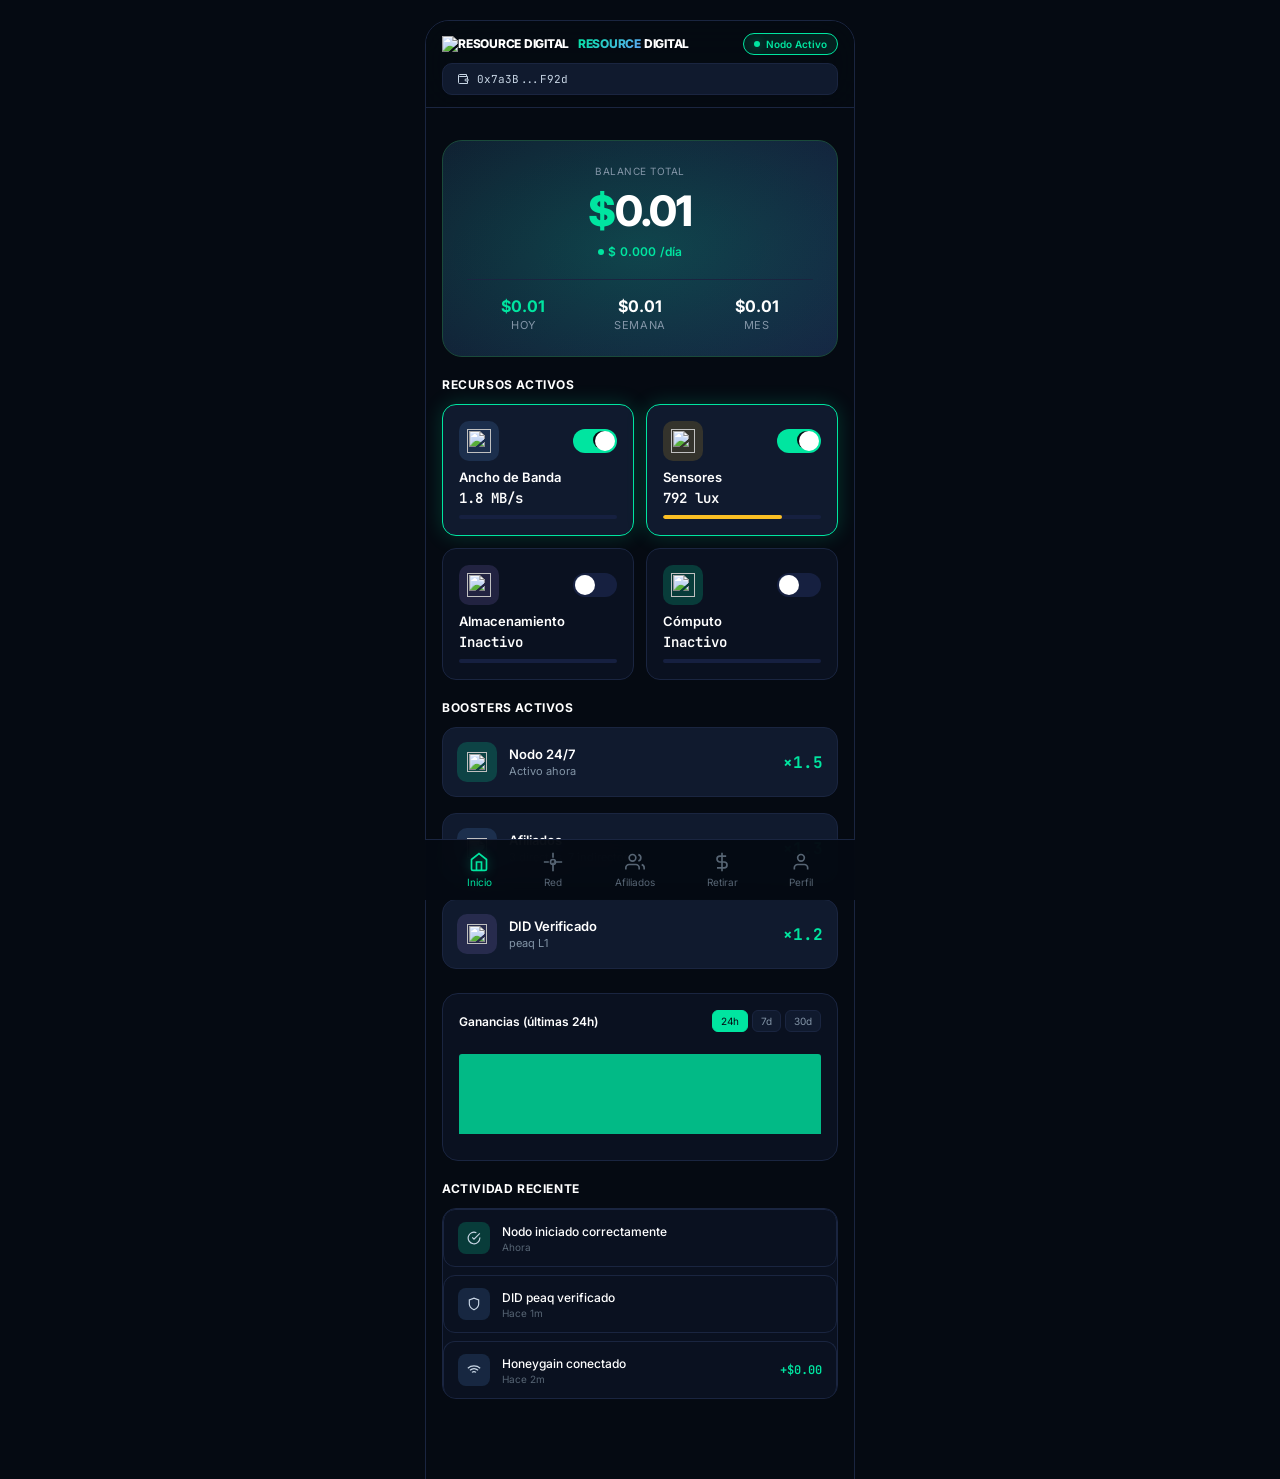
==== legal/app-simulator.html @ 9cc08b8c "style: comprehensive visual polish for app-simulator.html" ====
<!DOCTYPE html>
<html lang="es">
<head>
 <meta charset="UTF-8">
 <meta name="viewport" content="width=device-width, initial-scale=1.0, maximum-scale=1.0, user-scalable=no">
 <meta name="theme-color" content="#070b14">
 <meta name="description" content="Resource Digital - Demo App. Experimenta el poder del DePIN móvil.">
 <title>Resource Digital | Demo App</title>

 <link rel="icon" type="image/svg+xml" href="/Resource-digital/assets/images/favicon.svg">
 <link rel="preconnect" href="https://fonts.googleapis.com">
 <link rel="preconnect" href="https://fonts.gstatic.com" crossorigin>
 <link href="https://fonts.googleapis.com/css2?family=Inter:wght@400;500;600;700;800;900&family=JetBrains+Mono:wght@400;500;600;700&display=swap" rel="stylesheet">
 <style>


 *{margin:0;padding:0;box-sizing:border-box}
 :root {
 --bg-0: #050a12;
 --bg-1: #0a1120;
 --bg-2: #101a2e;
 --bg-3: #162040;
 --bg-4: #1c2d50;
 --border: #1a2540;
 --border-active: #1a4a3a;
 --text-0: #ffffff;
 --text-1: #c8d6e5;
 --text-2: #8395a7;
 --text-3: #576574;
 --accent: #00e5a0;
 --accent-dim: #00b884;
 --accent-glow: rgba(0, 229, 160, 0.2);
 --accent-glow2: rgba(0, 229, 160, 0.4);
 --blue: #60a5fa;
 --blue-glow: rgba(96, 165, 250, 0.15);
 --orange: #fbbf24;
 --orange-glow: rgba(251, 191, 36, 0.15);
 --purple: #a78bfa;
 --purple-glow: rgba(167, 139, 250, 0.15);
 --red: #f87171;
 --red-glow: rgba(248, 113, 113, 0.15);
 --font: 'Inter', sans-serif;
 --mono: 'JetBrains Mono', monospace;
 --ease: cubic-bezier(0.4, 0, 0.2, 1);
 }
 html { scroll-behavior: smooth; }
 body {
 font-family: var(--font);
 background: var(--bg-0);
 color: var(--text-1);
 min-height: 100vh;
 -webkit-font-smoothing: antialiased;
 }

 /* APP SHELL */
 .app {
 max-width: 430px;
 margin: 0 auto;
 min-height: 100vh;
 background: var(--bg-0);
 position: relative;
 overflow: hidden;
 }

 /* SCREENS */
 .screen {
 display: none;
 padding: 16px;
 padding-bottom: 100px;
 animation: fadeSlide 0.3s var(--ease);
 }
 .screen.active { display: block; }
 @keyframes fadeSlide {
 from { opacity: 0; transform: translateY(10px); }
 to { opacity: 1; transform: translateY(0); }
 }

 /* HEADER */
 .header {
 position: sticky;
 top: 0;
 z-index: 100;
 background: rgba(5, 10, 18, 0.9);
 backdrop-filter: blur(20px);
 border-bottom: 1px solid var(--border);
 padding: 12px 16px;
 }
 .header__top {
 display: flex;
 align-items: center;
 justify-content: space-between;
 }
 .header__brand {
 font-size: 12px;
 font-weight: 800;
 text-transform: uppercase;
 letter-spacing: -0.02em;
 color: var(--text-0);
 }
 .header__brand span {
 background: linear-gradient(135deg, var(--accent), var(--blue));
 -webkit-background-clip: text;
 -webkit-text-fill-color: transparent;
 }
 .header__status {
 display: flex;
 align-items: center;
 gap: 6px;
 padding: 4px 10px;
 background: rgba(0, 229, 160, 0.1);
 border: 1px solid var(--accent);
 border-radius: 999px;
 font-size: 10px;
 font-weight: 600;
 color: var(--accent);
 }
 .header__dot {
 width: 6px;
 height: 6px;
 border-radius: 50%;
 background: var(--accent);
 box-shadow: 0 0 8px var(--accent-glow2);
 animation: pulse 2s infinite;
 }
 @keyframes pulse {
 0%, 100% { transform: scale(1); opacity: 1; }
 50% { transform: scale(1.5); opacity: 0.5; }
 }
 .header__wallet {
 display: flex;
 align-items: center;
 gap: 6px;
 margin-top: 8px;
 padding: 6px 12px;
 background: var(--bg-2);
 border: 1px solid var(--border);
 border-radius: 999px;
 font-size: 10px;
 color: var(--text-2);
 font-family: var(--mono);
 cursor: pointer;
 transition: all 0.2s;
 }
 .header__wallet:hover { border-color: var(--accent); color: var(--accent); }

 /* BALANCE CARD */
 .balance {
 background: linear-gradient(135deg, var(--bg-2) 0%, var(--bg-3) 100%);
 border: 1px solid var(--border-active);
 border-radius: 20px;
 padding: 24px;
 margin: 16px 0;
 text-align: center;
 position: relative;
 overflow: hidden;
 }
 .balance::before {
 content: '';
 position: absolute;
 top: -50%;
 left: -50%;
 width: 200%;
 height: 200%;
 background: radial-gradient(ellipse, var(--accent-glow) 0%, transparent 60%);
 animation: rotate 15s linear infinite;
 }
 @keyframes rotate { to { transform: rotate(360deg); } }
 .balance__label {
 font-size: 10px;
 color: var(--text-2);
 text-transform: uppercase;
 letter-spacing: 0.05em;
 margin-bottom: 8px;
 position: relative;
 }
 .balance__amount {
 font-size: 36px;
 font-weight: 900;
 color: var(--text-0);
 letter-spacing: -0.03em;
 position: relative;
 }
 .balance__amount .currency { color: var(--accent); }
 .balance__rate {
 display: flex;
 align-items: center;
 justify-content: center;
 gap: 4px;
 margin-top: 8px;
 font-size: 12px;
 color: var(--accent);
 font-weight: 600;
 position: relative;
 }
 .balance__stats {
 display: flex;
 justify-content: space-around;
 margin-top: 20px;
 padding-top: 16px;
 border-top: 1px solid var(--border);
 position: relative;
 }
 .balance__stat-value {
 font-size: 18px;
 font-weight: 700;
 color: var(--text-0);
 }
 .balance__stat-value.accent { color: var(--accent); }
 .balance__stat-label {
 font-size: 10px;
 color: var(--text-3);
 text-transform: uppercase;
 letter-spacing: 0.05em;
 }

 /* LIVE INDICATOR */
 .live {
 display: flex;
 align-items: center;
 gap: 4px;
 font-size: 10px;
 color: var(--accent);
 }
 .live__dot {
 width: 6px;
 height: 6px;
 border-radius: 50%;
 background: var(--accent);
 animation: blink 1.5s infinite;
 }
 @keyframes blink {
 0%, 100% { opacity: 1; }
 50% { opacity: 0.3; }
 }

 /* SECTION TITLES */
 .section-title {
 display: flex;
 align-items: center;
 gap: 8px;
 font-size: 12px;
 font-weight: 700;
 color: var(--text-0);
 text-transform: uppercase;
 letter-spacing: 0.05em;
 margin: 20px 0 12px;
 }

 /* RESOURCE CARDS */
 .resources {
 display: grid;
 grid-template-columns: 1fr 1fr;
 gap: 12px;
 }
 .resource {
 background: var(--bg-1);
 border: 1px solid var(--border);
 border-radius: 14px;
 padding: 16px;
 cursor: pointer;
 transition: all 0.25s var(--ease);
 position: relative;
 }
 .resource:hover { transform: translateY(-2px); border-color: var(--accent); }
 .resource.active {
 border-color: var(--accent);
 background: var(--bg-2);
 box-shadow: 0 0 20px var(--accent-glow);
 }
 .resource__header {
 display: flex;
 align-items: center;
 justify-content: space-between;
 margin-bottom: 8px;
 }
 .resource__icon {
 width: 32px;
 height: 32px;
 border-radius: 8px;
 display: flex;
 align-items: center;
 justify-content: center;
 font-size: 16px;
 }
 .resource__icon.bandwidth { background: var(--blue-glow); }
 .resource__icon.sensors { background: var(--orange-glow); }
 .resource__icon.storage { background: var(--purple-glow); }
 .resource__icon.compute { background: var(--accent-glow); }
 .resource__icon img { width: 24px; height: 24px; }
 .booster__icon img { width: 20px; height: 20px; }
 .method__icon img { width: 20px; height: 20px; }
 .resource__toggle {
 position: relative;
 width: 40px;
 height: 22px;
 }
 .resource__toggle input { display: none; }
 .resource__toggle label {
 position: absolute;
 inset: 0;
 background: var(--bg-3);
 border-radius: 11px;
 cursor: pointer;
 transition: all 0.3s var(--ease);
 }
 .resource__toggle label::before {
 content: '';
 position: absolute;
 width: 18px;
 height: 18px;
 top: 2px;
 left: 2px;
 background: var(--text-2);
 border-radius: 50%;
 transition: all 0.3s var(--ease);
 }
 .resource__toggle input:checked + label { background: var(--accent); }
 .resource__toggle input:checked + label::before { transform: translateX(18px); background: var(--bg-0); }
 .resource__name {
 font-size: 13px;
 font-weight: 600;
 color: var(--text-0);
 margin-bottom: 4px;
 }
 .resource__value {
 font-size: 11px;
 color: var(--accent);
 font-family: var(--mono);
 font-weight: 500;
 }
 .resource__bar {
 height: 4px;
 background: var(--bg-3);
 border-radius: 2px;
 margin-top: 8px;
 overflow: hidden;
 }
 .resource__bar-fill {
 height: 100%;
 border-radius: 2px;
 transition: width 0.5s var(--ease);
 }
 .resource__bar-fill.bandwidth { background: var(--blue); }
 .resource__bar-fill.sensors { background: var(--orange); }
 .resource__bar-fill.storage { background: var(--purple); }
 .resource__bar-fill.compute { background: var(--accent); }

 /* BOOSTERS */
 .boosters {
 display: flex;
 flex-direction: column;
 gap: 8px;
 }
 .booster {
 display: flex;
 align-items: center;
 gap: 12px;
 padding: 12px;
 background: var(--bg-1);
 border: 1px solid var(--border);
 border-radius: 12px;
 }
 .booster__icon {
 width: 32px;
 height: 32px;
 border-radius: 8px;
 display: flex;
 align-items: center;
 justify-content: center;
 font-size: 14px;
 }
 .booster__info { flex: 1; }
 .booster__name {
 font-size: 12px;
 font-weight: 600;
 color: var(--text-0);
 }
 .booster__desc {
 font-size: 10px;
 color: var(--text-3);
 }
 .booster__multiplier {
 font-size: 14px;
 font-weight: 700;
 color: var(--accent);
 font-family: var(--mono);
 }

 /* CHART */
 .chart-card {
 background: var(--bg-1);
 border: 1px solid var(--border);
 border-radius: 16px;
 padding: 16px;
 margin: 16px 0;
 }
 .chart-card__header {
 display: flex;
 align-items: center;
 justify-content: space-between;
 margin-bottom: 12px;
 }
 .chart-card__title {
 font-size: 12px;
 font-weight: 600;
 color: var(--text-0);
 }
 .chart-card__period {
 display: flex;
 gap: 4px;
 }
 .chart-card__period button {
 padding: 4px 8px;
 background: var(--bg-2);
 border: 1px solid var(--border);
 border-radius: 6px;
 font-size: 10px;
 color: var(--text-2);
 cursor: pointer;
 font-family: var(--font);
 }
 .chart-card__period button.active {
 background: var(--accent);
 color: var(--bg-0);
 border-color: var(--accent);
 }
 .chart {
 height: 100px;
 display: flex;
 align-items: flex-end;
 gap: 3px;
 }
 .chart__bar {
 flex: 1;
 background: linear-gradient(to top, var(--accent), var(--blue));
 border-radius: 3px 3px 0 0;
 min-height: 4px;
 transition: height 0.5s var(--ease);
 opacity: 0.8;
 }
 .chart__bar:hover { opacity: 1; }

 /* ACTIVITY FEED */
 .activity {
 display: flex;
 flex-direction: column;
 gap: 8px;
 }
 .activity__item {
 display: flex;
 align-items: center;
 gap: 12px;
 padding: 12px;
 background: var(--bg-1);
 border: 1px solid var(--border);
 border-radius: 12px;
 animation: slideIn 0.3s var(--ease);
 }
 @keyframes slideIn {
 from { opacity: 0; transform: translateX(-10px); }
 to { opacity: 1; transform: translateX(0); }
 }
 .activity__icon {
 width: 28px;
 height: 28px;
 border-radius: 50%;
 display: flex;
 align-items: center;
 justify-content: center;
 font-size: 12px;
 flex-shrink: 0;
 }
 .activity__info { flex: 1; }
 .activity__text {
 font-size: 11px;
 color: var(--text-1);
 }
 .activity__time {
 font-size: 10px;
 color: var(--text-3);
 }
 .activity__amount {
 font-size: 12px;
 font-weight: 600;
 color: var(--accent);
 font-family: var(--mono);
 }

 /* NETWORK MAP */
 .network {
 background: var(--bg-1);
 border: 1px solid var(--border);
 border-radius: 16px;
 padding: 16px;
 margin: 16px 0;
 position: relative;
 height: 200px;
 overflow: hidden;
 }
 .network__title {
 font-size: 12px;
 font-weight: 600;
 color: var(--text-0);
 margin-bottom: 8px;
 position: relative;
 z-index: 2;
 }
 .network__canvas {
 position: absolute;
 inset: 0;
 }
 .network__stats {
 position: absolute;
 bottom: 12px;
 left: 12px;
 right: 12px;
 display: flex;
 justify-content: space-between;
 z-index: 2;
 }
 .network__stat {
 text-align: center;
 }
 .network__stat-value {
 font-size: 14px;
 font-weight: 700;
 color: var(--accent);
 font-family: var(--mono);
 }
 .network__stat-label {
 font-size: 9px;
 color: var(--text-3);
 text-transform: uppercase;
 }

 /* AFFILIATES */
 .affiliate-levels {
 display: flex;
 flex-direction: column;
 gap: 8px;
 }
 .affiliate-level {
 display: flex;
 align-items: center;
 gap: 12px;
 padding: 12px;
 background: var(--bg-1);
 border: 1px solid var(--border);
 border-radius: 12px;
 border-left: 3px solid var(--accent);
 }
 .affiliate-level:nth-child(2) { border-left-color: var(--blue); }
 .affiliate-level:nth-child(3) { border-left-color: var(--purple); }
 .affiliate-level__badge {
 width: 28px;
 height: 28px;
 border-radius: 50%;
 display: flex;
 align-items: center;
 justify-content: center;
 font-size: 12px;
 font-weight: 700;
 color: var(--bg-0);
 }
 .affiliate-level:nth-child(1) .affiliate-level__badge { background: var(--accent); }
 .affiliate-level:nth-child(2) .affiliate-level__badge { background: var(--blue); }
 .affiliate-level:nth-child(3) .affiliate-level__badge { background: var(--purple); }
 .affiliate-level__info { flex: 1; }
 .affiliate-level__name {
 font-size: 12px;
 font-weight: 600;
 color: var(--text-0);
 }
 .affiliate-level__count {
 font-size: 10px;
 color: var(--text-3);
 }
 .affiliate-level__commission {
 font-size: 14px;
 font-weight: 700;
 color: var(--accent);
 font-family: var(--mono);
 }

 /* WITHDRAWAL METHODS */
 .methods {
 display: flex;
 flex-direction: column;
 gap: 8px;
 }
 .method {
 display: flex;
 align-items: center;
 gap: 12px;
 padding: 12px;
 background: var(--bg-1);
 border: 1px solid var(--border);
 border-radius: 12px;
 cursor: pointer;
 transition: all 0.2s;
 }
 .method:hover { border-color: var(--accent); background: var(--bg-2); }
 .method__icon {
 width: 36px;
 height: 36px;
 border-radius: 8px;
 display: flex;
 align-items: center;
 justify-content: center;
 font-size: 16px;
 }
 .method__info { flex: 1; }
 .method__name {
 font-size: 12px;
 font-weight: 600;
 color: var(--text-0);
 }
 .method__detail {
 font-size: 10px;
 color: var(--text-3);
 }
 .method__fee {
 font-size: 11px;
 color: var(--orange);
 font-weight: 500;
 }

 /* PROFILE */
 .did-card {
 background: linear-gradient(135deg, var(--bg-2), var(--bg-3));
 border: 1px solid var(--border-active);
 border-radius: 16px;
 padding: 16px;
 margin: 16px 0;
 }
 .did-card__label {
 font-size: 10px;
 color: var(--text-3);
 text-transform: uppercase;
 letter-spacing: 0.05em;
 margin-bottom: 8px;
 }
 .did-card__address {
 font-family: var(--mono);
 font-size: 11px;
 color: var(--accent);
 word-break: break-all;
 line-height: 1.5;
 }
 .did-card__badges {
 display: flex;
 gap: 8px;
 margin-top: 12px;
 }
 .badge {
 padding: 4px 8px;
 border-radius: 999px;
 font-size: 10px;
 font-weight: 600;
 }
 .badge.accent { background: var(--accent-glow); color: var(--accent); }
 .badge.blue { background: var(--blue-glow); color: var(--blue); }

 .settings-row {
 display: flex;
 align-items: center;
 justify-content: space-between;
 padding: 12px 0;
 border-bottom: 1px solid var(--border);
 }
 .settings-row:last-child { border-bottom: none; }
 .settings-row__label {
 font-size: 12px;
 color: var(--text-1);
 }
 .settings-row__value {
 font-size: 12px;
 color: var(--text-0);
 font-weight: 500;
 }

 /* BOTTOM NAV */
 .nav {
 position: fixed;
 bottom: 0;
 left: 50%;
 transform: translateX(-50%);
 width: 100%;
 max-width: 430px;
 background: rgba(5, 10, 18, 0.95);
 backdrop-filter: blur(20px);
 border-top: 1px solid var(--border);
 padding: 8px 16px;
 z-index: 100;
 }
 .nav__list {
 display: flex;
 justify-content: space-around;
 }
 .nav__item {
 display: flex;
 flex-direction: column;
 align-items: center;
 gap: 4px;
 padding: 4px 12px;
 background: none;
 border: none;
 color: var(--text-3);
 font-size: 10px;
 font-family: var(--font);
 cursor: pointer;
 transition: all 0.2s;
 border-radius: 8px;
 }
 .nav__item svg {
 width: 20px;
 height: 20px;
 transition: all 0.2s;
 }
 .nav__item:hover { color: var(--text-2); }
 .nav__item.active { color: var(--accent); }
 .nav__item.active svg { filter: drop-shadow(0 0 6px var(--accent-glow2)); }

 /* TOAST */
 .toast {
 position: fixed;
 top: 20px;
 left: 50%;
 transform: translateX(-50%) translateY(-100px);
 background: var(--bg-2);
 border: 1px solid var(--accent);
 border-radius: 999px;
 padding: 10px 20px;
 font-size: 12px;
 color: var(--text-0);
 z-index: 9999;
 transition: transform 0.4s var(--ease);
 box-shadow: 0 0 20px var(--accent-glow);
 white-space: nowrap;
 }
 .toast.show { transform: translateX(-50%) translateY(0); }

 /* ANIMATIONS */
 .fade-up {
 animation: fadeUp 0.5s var(--ease) both;
 }
 @keyframes fadeUp {
 from { opacity: 0; transform: translateY(15px); }
 to { opacity: 1; transform: translateY(0); }
 }
 .delay-1 { animation-delay: 0.1s; }
 .delay-2 { animation-delay: 0.2s; }
 .delay-3 { animation-delay: 0.3s; }

 /* RESPONSIVE */
 @media (min-width: 768px) {
 .app { margin: 20px auto; border-radius: 24px; min-height: calc(100vh - 40px); border: 1px solid var(--border); }
 }

 /* SCROLLBAR */
 ::-webkit-scrollbar { width: 4px; }
 ::-webkit-scrollbar-track { background: var(--bg-0); }
 ::-webkit-scrollbar-thumb { background: var(--bg-3); border-radius: 2px; }

/* Helper classes */
.bg-accent-glow { background: var(--accent-glow); }
.bg-blue-glow { background: var(--blue-glow); }
.bg-orange-glow { background: var(--orange-glow); }
.bg-purple-glow { background: var(--purple-glow); }



/* ===== VISUAL FIXES ===== */

/* Asegurar que el balance sea prominente */
.balance__amount {
  font-size: 42px !important;
  font-weight: 800 !important;
  color: var(--text-0) !important;
  margin: 8px 0 !important;
}

/* Asegurar que las barras de progreso tengan fondo */
.resource__bar {
  height: 4px !important;
  background: var(--bg-3) !important;
  border-radius: 999px !important;
  overflow: hidden !important;
  margin-top: 8px !important;
}

.resource__bar-fill {
  height: 100% !important;
  border-radius: 999px !important;
  transition: width 0.3s ease !important;
}

/* Colores de las barras de progreso */
.resource__bar-fill.bandwidth {
  background: var(--blue) !important;
}

.resource__bar-fill.sensors {
  background: var(--orange) !important;
}

.resource__bar-fill.storage {
  background: var(--purple) !important;
}

.resource__bar-fill.compute {
  background: var(--accent) !important;
}

/* Asegurar que los iconos tengan tamaño y visibilidad */
.resource__icon {
  width: 40px !important;
  height: 40px !important;
  border-radius: 10px !important;
  display: flex !important;
  align-items: center !important;
  justify-content: center !important;
  flex-shrink: 0 !important;
}

.resource__icon.bandwidth {
  background: var(--blue-glow) !important;
}

.resource__icon.sensors {
  background: var(--orange-glow) !important;
}

.resource__icon.storage {
  background: var(--purple-glow) !important;
}

.resource__icon.compute {
  background: var(--accent-glow) !important;
}

/* Asegurar que los textos de valor sean visibles */
.resource__value {
  font-size: 14px !important;
  font-weight: 600 !important;
  color: var(--text-0) !important;
  margin: 4px 0 !important;
}

/* Asegurar que los nombres sean visibles */
.resource__name {
  font-size: 13px !important;
  font-weight: 600 !important;
  color: var(--text-0) !important;
  margin-bottom: 2px !important;
}

/* Asegurar que el nombre del recurso no se corte */
.resource__header {
  display: flex !important;
  align-items: center !important;
  justify-content: space-between !important;
  margin-bottom: 8px !important;
}

/* Mejorar apariencia de los toggle switches */
.resource__toggle {
  position: relative !important;
  width: 44px !important;
  height: 24px !important;
  flex-shrink: 0 !important;
}

.resource__toggle input {
  opacity: 0 !important;
  width: 0 !important;
  height: 0 !important;
  position: absolute !important;
}

.resource__toggle label {
  position: absolute !important;
  top: 0 !important;
  left: 0 !important;
  right: 0 !important;
  bottom: 0 !important;
  background: var(--bg-3) !important;
  border-radius: 999px !important;
  cursor: pointer !important;
  transition: all 0.3s ease !important;
}

.resource__toggle label::after {
  content: '' !important;
  position: absolute !important;
  top: 2px !important;
  left: 2px !important;
  width: 20px !important;
  height: 20px !important;
  background: var(--text-0) !important;
  border-radius: 50% !important;
  transition: all 0.3s ease !important;
}

.resource__toggle input:checked + label {
  background: var(--accent) !important;
}

.resource__toggle input:checked + label::after {
  transform: translateX(20px) !important;
}

/* Asegurar que el padding inferior sea suficiente para el nav */
.screen {
  padding-bottom: 120px !important;
}

/* Mejorar la apariencia de los booster cards */
.booster {
  display: flex !important;
  align-items: center !important;
  gap: 12px !important;
  padding: 14px !important;
  background: var(--bg-2) !important;
  border: 1px solid var(--border) !important;
  border-radius: 14px !important;
  margin-bottom: 8px !important;
}

.booster__icon {
  width: 40px !important;
  height: 40px !important;
  border-radius: 10px !important;
  display: flex !important;
  align-items: center !important;
  justify-content: center !important;
  flex-shrink: 0 !important;
}

.booster__info {
  flex: 1 !important;
  min-width: 0 !important;
}

.booster__name {
  font-size: 13px !important;
  font-weight: 600 !important;
  color: var(--text-0) !important;
}

.booster__desc {
  font-size: 11px !important;
  color: var(--text-2) !important;
  margin-top: 2px !important;
}

.booster__multiplier {
  font-size: 16px !important;
  font-weight: 700 !important;
  color: var(--accent) !important;
  flex-shrink: 0 !important;
}

/* Asegurar que el chart tenga altura */
.chart {
  height: 100px !important;
  display: flex !important;
  align-items: flex-end !important;
  gap: 3px !important;
  padding: 10px 0 !important;
}

.chart__bar {
  flex: 1 !important;
  background: var(--accent) !important;
  border-radius: 3px 3px 0 0 !important;
  min-height: 2px !important;
  transition: height 0.3s ease !important;
}

/* Mejorar la apariencia del activity feed */
.activity {
  background: var(--bg-1) !important;
  border: 1px solid var(--border) !important;
  border-radius: 14px !important;
  overflow: hidden !important;
}

.activity__item {
  display: flex !important;
  align-items: center !important;
  gap: 12px !important;
  padding: 12px 14px !important;
  border-bottom: 1px solid var(--border) !important;
}

.activity__item:last-child {
  border-bottom: none !important;
}

.activity__icon {
  width: 32px !important;
  height: 32px !important;
  border-radius: 8px !important;
  display: flex !important;
  align-items: center !important;
  justify-content: center !important;
  flex-shrink: 0 !important;
}

.activity__info {
  flex: 1 !important;
  min-width: 0 !important;
}

.activity__text {
  font-size: 12px !important;
  font-weight: 500 !important;
  color: var(--text-0) !important;
  white-space: nowrap !important;
  overflow: hidden !important;
  text-overflow: ellipsis !important;
}

.activity__time {
  font-size: 10px !important;
  color: var(--text-3) !important;
  margin-top: 2px !important;
}

.activity__amount {
  font-size: 12px !important;
  font-weight: 600 !important;
  color: var(--accent) !important;
  flex-shrink: 0 !important;
}

/* Mejorar la apariencia del DID card */
.did-card {
  background: linear-gradient(135deg, var(--bg-2), var(--bg-3)) !important;
  border: 1px solid var(--border-active) !important;
  border-radius: 16px !important;
  padding: 18px !important;
  margin-bottom: 16px !important;
}

.did-card__label {
  font-size: 10px !important;
  font-weight: 600 !important;
  text-transform: uppercase !important;
  letter-spacing: 0.05em !important;
  color: var(--accent) !important;
  margin-bottom: 8px !important;
}

.did-card__address {
  font-family: var(--mono) !important;
  font-size: 11px !important;
  color: var(--text-0) !important;
  word-break: break-all !important;
  line-height: 1.5 !important;
}

.did-card__badges {
  display: flex !important;
  gap: 8px !important;
  margin-top: 12px !important;
}

/* Mejorar la apariencia de affiliate levels */
.affiliate-level {
  display: flex !important;
  align-items: center !important;
  gap: 12px !important;
  padding: 14px !important;
  background: var(--bg-2) !important;
  border: 1px solid var(--border) !important;
  border-radius: 14px !important;
  margin-bottom: 8px !important;
}

.affiliate-level__badge {
  width: 36px !important;
  height: 36px !important;
  border-radius: 50% !important;
  background: var(--accent-glow) !important;
  color: var(--accent) !important;
  font-size: 16px !important;
  font-weight: 700 !important;
  display: flex !important;
  align-items: center !important;
  justify-content: center !important;
  flex-shrink: 0 !important;
}

.affiliate-level__info {
  flex: 1 !important;
}

.affiliate-level__name {
  font-size: 13px !important;
  font-weight: 600 !important;
  color: var(--text-0) !important;
}

.affiliate-level__count {
  font-size: 11px !important;
  color: var(--text-2) !important;
  margin-top: 2px !important;
}

.affiliate-level__commission {
  font-size: 20px !important;
  font-weight: 700 !important;
  color: var(--accent) !important;
  flex-shrink: 0 !important;
}

/* Mejorar la apariencia de methods */
.method {
  display: flex !important;
  align-items: center !important;
  gap: 12px !important;
  padding: 14px !important;
  background: var(--bg-2) !important;
  border: 1px solid var(--border) !important;
  border-radius: 14px !important;
  margin-bottom: 8px !important;
  cursor: pointer !important;
  transition: all 0.2s ease !important;
}

.method:hover {
  border-color: var(--accent) !important;
  transform: translateY(-1px) !important;
}

.method__icon {
  width: 40px !important;
  height: 40px !important;
  border-radius: 10px !important;
  display: flex !important;
  align-items: center !important;
  justify-content: center !important;
  flex-shrink: 0 !important;
}

.method__info {
  flex: 1 !important;
}

.method__name {
  font-size: 13px !important;
  font-weight: 600 !important;
  color: var(--text-0) !important;
}

.method__detail {
  font-size: 11px !important;
  color: var(--text-2) !important;
  margin-top: 2px !important;
}

.method__fee {
  font-size: 11px !important;
  font-weight: 600 !important;
  color: var(--text-2) !important;
  flex-shrink: 0 !important;
}

/* Mejorar la apariencia del toast */
.toast {
  position: fixed !important;
  bottom: 100px !important;
  left: 50% !important;
  transform: translateX(-50%) translateY(20px) !important;
  background: var(--bg-3) !important;
  border: 1px solid var(--accent) !important;
  color: var(--text-0) !important;
  padding: 12px 20px !important;
  border-radius: 12px !important;
  font-size: 13px !important;
  font-weight: 500 !important;
  opacity: 0 !important;
  visibility: hidden !important;
  transition: all 0.3s ease !important;
  z-index: 1000 !important;
  white-space: nowrap !important;
  box-shadow: 0 10px 40px rgba(0, 0, 0, 0.4) !important;
}

.toast.show {
  opacity: 1 !important;
  visibility: visible !important;
  transform: translateX(-50%) translateY(0) !important;
}

/* Mejorar la apariencia del wallet */
.header__wallet {
  display: flex !important;
  align-items: center !important;
  gap: 8px !important;
  background: var(--bg-2) !important;
  border: 1px solid var(--border) !important;
  border-radius: 10px !important;
  padding: 8px 14px !important;
  font-family: var(--mono) !important;
  font-size: 11px !important;
  color: var(--text-1) !important;
  cursor: pointer !important;
  transition: all 0.2s ease !important;
}

.header__wallet:hover {
  border-color: var(--accent) !important;
  background: var(--bg-3) !important;
}

/* Asegurar que el network stats sean visibles */
.network__stat-value {
  font-size: 20px !important;
  font-weight: 700 !important;
  color: var(--text-0) !important;
}

.network__stat-label {
  font-size: 11px !important;
  color: var(--text-2) !important;
  margin-top: 2px !important;
}

/* Asegurar que los badges sean visibles */
.badge {
  display: inline-flex !important;
  align-items: center !important;
  padding: 4px 10px !important;
  border-radius: 999px !important;
  font-size: 10px !important;
  font-weight: 600 !important;
  text-transform: uppercase !important;
  letter-spacing: 0.03em !important;
}

.badge.accent {
  background: var(--accent-glow) !important;
  color: var(--accent) !important;
  border: 1px solid rgba(0, 229, 160, 0.3) !important;
}

.badge.blue {
  background: var(--blue-glow) !important;
  color: var(--blue) !important;
  border: 1px solid rgba(96, 165, 250, 0.3) !important;
}

/* Asegurar que el impact shared sea visible */
#impact-shared {
  font-size: 24px !important;
  font-weight: 700 !important;
  color: var(--text-0) !important;
}

/* Asegurar que los valores de balance stats sean visibles */
.balance__stat-value {
  font-size: 16px !important;
  font-weight: 700 !important;
  color: var(--text-0) !important;
}

.balance__stat-value.accent {
  color: var(--accent) !important;
}

.balance__stat-label {
  font-size: 11px !important;
  color: var(--text-2) !important;
  margin-top: 2px !important;
}


</style>
 <meta property="og:title" content="Resource Digital | Demo App">
 <meta property="og:description" content="Simulador interactivo de Resource Digital. Experimenta el DePIN móvil del futuro.">
 <meta property="og:image" content="https://1inquisidor1.github.io/Resource-digital/assets/images/og-image.svg">
 <meta name="twitter:card" content="summary_large_image">
</head>
<body>
  <div class="app">
    <!-- HEADER -->
    <header class="header">
      <h1 style="position:absolute;left:-9999px">Resource Digital - Demo App Simulador</h1>
      <div class="header__top">
        <span class="header__brand">
          <img src="/Resource-digital/assets/images/favicon.svg" alt="Resource Digital" width="20" height="20" style="vertical-align:middle;margin-right:6px">
          <span>Resource</span> Digital
        </span>
        <div class="header__status">
          <span class="header__dot"></span>
          Nodo Activo
        </div>
      </div>
      <div class="header__wallet" id="walletAddress">
        <svg width="12" height="12" viewBox="0 0 24 24" fill="none" stroke="currentColor" stroke-width="2"><path d="M21 12V7H5a2 2 0 0 1 0-4h14v4"/><path d="M3 5v14a2 2 0 0 0 2 2h16v-5"/><path d="M18 12a2 2 0 1 0 0 4h4v-4h-4z"/></svg>
        <span>0x7a3B...F92d</span>
      </div>
    </header>

    <main>
      <!-- SCREEN: HOME -->
      <section class="screen active" id="screen-home">
        <div class="balance">
          <div class="balance__label">Balance Total</div>
          <div class="balance__amount"><span class="currency">$</span><span id="balance">0.00</span></div>
          <div class="balance__rate"><span class="live"><span class="live__dot"></span></span> $<span id="rate">0.000</span>/día</div>
          <div class="balance__stats">
            <div>
              <div class="balance__stat-value accent" id="today">$0.00</div>
              <div class="balance__stat-label">Hoy</div>
            </div>
            <div>
              <div class="balance__stat-value" id="week">$0.00</div>
              <div class="balance__stat-label">Semana</div>
            </div>
            <div>
              <div class="balance__stat-value" id="month">$0.00</div>
              <div class="balance__stat-label">Mes</div>
            </div>
          </div>
        </div>

        <div class="section-title">Recursos Activos</div>
        <div class="resources">
          <div class="resource active" id="res-bandwidth">
            <div class="resource__header">
              <div class="resource__icon bandwidth"><img src="/Resource-digital/assets/images/icon-bandwidth.svg" alt="" width="24" height="24"></div>
              <div class="resource__toggle">
                <input type="checkbox" id="toggle-bandwidth" checked onchange="toggleResource('bandwidth', this)">
                <label for="toggle-bandwidth"></label>
              </div>
            </div>
            <div class="resource__name">Ancho de Banda</div>
            <div class="resource__value" id="bandwidth-val">0.0 MB/s</div>
            <div class="resource__bar"><div class="resource__bar-fill bandwidth" id="bandwidth-bar" style="width:0%"></div></div>
          </div>
          <div class="resource active" id="res-sensors">
            <div class="resource__header">
              <div class="resource__icon sensors"><img src="/Resource-digital/assets/images/icon-sensors.svg" alt="" width="24" height="24"></div>
              <div class="resource__toggle">
                <input type="checkbox" id="toggle-sensors" checked onchange="toggleResource('sensors', this)">
                <label for="toggle-sensors"></label>
              </div>
            </div>
            <div class="resource__name">Sensores</div>
            <div class="resource__value" id="sensors-val">0 lux</div>
            <div class="resource__bar"><div class="resource__bar-fill sensors" id="sensors-bar" style="width:0%"></div></div>
          </div>
          <div class="resource" id="res-storage">
            <div class="resource__header">
              <div class="resource__icon storage"><img src="/Resource-digital/assets/images/icon-storage.svg" alt="" width="24" height="24"></div>
              <div class="resource__toggle">
                <input type="checkbox" id="toggle-storage" onchange="toggleResource('storage', this)">
                <label for="toggle-storage"></label>
              </div>
            </div>
            <div class="resource__name">Almacenamiento</div>
            <div class="resource__value" id="storage-val">Inactivo</div>
            <div class="resource__bar"><div class="resource__bar-fill storage" id="storage-bar" style="width:0%"></div></div>
          </div>
          <div class="resource" id="res-compute">
            <div class="resource__header">
              <div class="resource__icon compute"><img src="/Resource-digital/assets/images/icon-compute.svg" alt="" width="24" height="24"></div>
              <div class="resource__toggle">
                <input type="checkbox" id="toggle-compute" onchange="toggleResource('compute', this)">
                <label for="toggle-compute"></label>
              </div>
            </div>
            <div class="resource__name">Cómputo</div>
            <div class="resource__value" id="compute-val">Inactivo</div>
            <div class="resource__bar"><div class="resource__bar-fill compute" id="compute-bar" style="width:0%"></div></div>
          </div>
        </div>

        <div class="section-title">Boosters Activos</div>
        <div class="boosters">
          <div class="booster">
            <div class="booster__icon bg-accent-glow"><img src="/Resource-digital/assets/images/icon-compute.svg" alt="" width="20" height="20"></div>
            <div class="booster__info">
              <div class="booster__name">Nodo 24/7</div>
              <div class="booster__desc">Activo ahora</div>
            </div>
            <div class="booster__multiplier">×1.5</div>
          </div>
          <div class="booster">
            <div class="booster__icon bg-blue-glow"><img src="/Resource-digital/assets/images/icon-affiliates.svg" alt="" width="20" height="20"></div>
            <div class="booster__info">
              <div class="booster__name">Afiliados</div>
              <div class="booster__desc">3 directos, 7 indirectos</div>
            </div>
            <div class="booster__multiplier">×1.3</div>
          </div>
          <div class="booster">
            <div class="booster__icon bg-purple-glow"><img src="/Resource-digital/assets/images/icon-analytics.svg" alt="" width="20" height="20"></div>
            <div class="booster__info">
              <div class="booster__name">DID Verificado</div>
              <div class="booster__desc">peaq L1</div>
            </div>
            <div class="booster__multiplier">×1.2</div>
          </div>
        </div>

        <div class="chart-card">
          <div class="chart-card__header">
            <div class="chart-card__title">Ganancias (últimas 24h)</div>
            <div class="chart-card__period">
              <button class="active">24h</button>
              <button>7d</button>
              <button>30d</button>
            </div>
          </div>
          <div class="chart" id="chart"></div>
        </div>

        <div class="section-title">Actividad Reciente</div>
        <div class="activity" id="activity-feed">
          <div style="text-align:center;padding:16px;color:var(--text-3);font-size:11px">Esperando actividad...</div>
        </div>
      </section>

      <!-- SCREEN: NETWORK -->
      <section class="screen" id="screen-network">
        <div class="network">
          <div class="network__title">Red DePIN en Vivo</div>
          <canvas class="network__canvas" id="networkCanvas"></canvas>
          <div class="network__stats">
            <div class="network__stat">
              <div class="network__stat-value" id="net-nodes">1,200</div>
              <div class="network__stat-label">Nodos</div>
            </div>
            <div class="network__stat">
              <div class="network__stat-value" id="net-bandwidth">2.0 TB</div>
              <div class="network__stat-label">Compartido</div>
            </div>
            <div class="network__stat">
              <div class="network__stat-value" id="net-earnings">$12K</div>
              <div class="network__stat-label">Ganancias</div>
            </div>
          </div>
        </div>

        <div class="section-title">Impacto Colectivo</div>
        <div class="resources">
          <div class="resource" style="border-color:var(--blue)">
            <div class="resource__name">Ancho de Banda</div>
            <div class="resource__value" id="impact-shared">0.0 GB</div>
          </div>
          <div class="resource" style="border-color:var(--accent)">
            <div class="resource__name">Dispositivos</div>
            <div class="resource__value">1,247</div>
          </div>
        </div>
      </section>

      <!-- SCREEN: AFFILIATES -->
      <section class="screen" id="screen-affiliates">
        <div class="balance" style="padding:20px">
          <div class="balance__label">Ganancias por Afiliados</div>
          <div class="balance__amount" style="font-size:28px"><span class="currency">$</span><span id="aff-earnings">0.00</span></div>
          <div class="balance__stats">
            <div>
              <div class="balance__stat-value accent" id="aff-direct">3</div>
              <div class="balance__stat-label">Directos</div>
            </div>
            <div>
              <div class="balance__stat-value" id="aff-indirect">7</div>
              <div class="balance__stat-label">Indirectos</div>
            </div>
            <div>
              <div class="balance__stat-value" id="aff-total">$0.00</div>
              <div class="balance__stat-label">Total</div>
            </div>
          </div>
        </div>

        <div class="section-title">Niveles de Comisión</div>
        <div class="affiliate-levels">
          <div class="affiliate-level">
            <div class="affiliate-level__badge">1</div>
            <div class="affiliate-level__info">
              <div class="affiliate-level__name">Nivel Directo</div>
              <div class="affiliate-level__count">Referidos que tú invitas</div>
            </div>
            <div class="affiliate-level__commission">10%</div>
          </div>
          <div class="affiliate-level">
            <div class="affiliate-level__badge">2</div>
            <div class="affiliate-level__info">
              <div class="affiliate-level__name">Nivel Indirecto</div>
              <div class="affiliate-level__count">Referidos de tus referidos</div>
            </div>
            <div class="affiliate-level__commission">5%</div>
          </div>
          <div class="affiliate-level">
            <div class="affiliate-level__badge">3</div>
            <div class="affiliate-level__info">
              <div class="affiliate-level__name">Nivel Red</div>
              <div class="affiliate-level__count">Red extendida</div>
            </div>
            <div class="affiliate-level__commission">2%</div>
          </div>
        </div>
      </section>

      <!-- SCREEN: WITHDRAW -->
      <section class="screen" id="screen-withdraw">
        <div class="balance" style="padding:20px">
          <div class="balance__label">Disponible para Retiro</div>
          <div class="balance__amount" style="font-size:28px"><span class="currency">$</span><span id="withdraw-amount">0.00</span> <span style="font-size:14px;color:var(--text-3)">USD</span></div>
          <div style="margin-top:12px">
            <span class="badge accent">Min: $5.00</span>
            <span class="badge blue" style="margin-left:8px">USDC</span>
          </div>
        </div>

        <div class="section-title">Métodos de Retiro</div>
        <div class="methods">
          <div class="method" onclick="showToast('Retiro PayPal procesado')">
            <div class="method__icon bg-blue-glow"><img src="/Resource-digital/assets/images/icon-blockchain.svg" alt="" width="20" height="20"></div>
            <div class="method__info">
              <div class="method__name">PayPal</div>
              <div class="method__detail">Retiro directo a tu cuenta</div>
            </div>
            <div class="method__fee">1%</div>
          </div>
          <div class="method" onclick="showToast('Retiro SPEI procesado')">
            <div class="method__icon bg-orange-glow"><img src="/Resource-digital/assets/images/icon-wallet.svg" alt="" width="20" height="20"></div>
            <div class="method__info">
              <div class="method__name">SPEI (MX)</div>
              <div class="method__detail">Transferencia bancaria México</div>
            </div>
            <div class="method__fee">$10 MXN</div>
          </div>
          <div class="method" onclick="showToast('Retiro PIX procesado')">
            <div class="method__icon bg-accent-glow"><img src="/Resource-digital/assets/images/icon-shield.svg" alt="" width="20" height="20"></div>
            <div class="method__info">
              <div class="method__name">PIX (BR)</div>
              <div class="method__detail">Transferencia bancaria Brasil</div>
            </div>
            <div class="method__fee" style="color:var(--accent)">Gratis</div>
          </div>
          <div class="method" onclick="showToast('Retiro PSE procesado')">
            <div class="method__icon bg-purple-glow"><img src="/Resource-digital/assets/images/icon-auth.svg" alt="" width="20" height="20"></div>
            <div class="method__info">
              <div class="method__name">PSE (CO)</div>
              <div class="method__detail">Transferencia bancaria Colombia</div>
            </div>
            <div class="method__fee">$2.500 COP</div>
          </div>
        </div>
      </section>

      <!-- SCREEN: PROFILE -->
      <section class="screen" id="screen-profile">
        <div class="did-card">
          <div class="did-card__label">Identidad Descentralizada (peaq DID)</div>
          <div class="did-card__address">did:peaq:0x7a3B4c8E9F2d1A6b5C7D8E9F0a1B2c3D4e5F6a7B</div>
          <div class="did-card__badges">
            <span class="badge accent">Verificado</span>
            <span class="badge blue">peaq L1</span>
          </div>
        </div>

        <div class="section-title">Dispositivo</div>
        <div class="resource active" style="border-color:var(--accent)">
          <div class="resource__header">
            <div class="resource__icon bg-accent-glow"><img src="/Resource-digital/assets/images/icon-bandwidth.svg" alt="" width="20" height="20"></div>
            <div class="resource__toggle">
              <input type="checkbox" checked disabled>
              <label style="background:var(--accent)"></label>
            </div>
          </div>
          <div class="resource__name">Android - Pixel 7 Pro</div>
          <div class="resource__value">Principal • 23h 45m hoy</div>
        </div>
      </section>
    </main>

    <!-- BOTTOM NAV -->
    <nav class="nav">
      <div class="nav__list">
        <button class="nav__item active" onclick="goToScreen('home')" aria-label="Inicio">
          <svg viewBox="0 0 24 24" fill="none" stroke="currentColor" stroke-width="2"><path d="M3 9l9-7 9 7v11a2 2 0 0 1-2 2H5a2 2 0 0 1-2-2z"/><polyline points="9 22 9 12 15 12 15 22"/></svg>
          Inicio
        </button>
        <button class="nav__item" onclick="goToScreen('network')" aria-label="Red">
          <svg viewBox="0 0 24 24" fill="none" stroke="currentColor" stroke-width="2"><circle cx="12" cy="12" r="3"/><path d="M12 1v6m0 6v10M1 12h6m6 0h10"/></svg>
          Red
        </button>
        <button class="nav__item" onclick="goToScreen('affiliates')" aria-label="Afiliados">
          <svg viewBox="0 0 24 24" fill="none" stroke="currentColor" stroke-width="2"><path d="M17 21v-2a4 4 0 0 0-4-4H5a4 4 0 0 0-4 4v2"/><circle cx="9" cy="7" r="4"/><path d="M23 21v-2a4 4 0 0 0-3-3.87"/><path d="M16 3.13a4 4 0 0 1 0 7.75"/></svg>
          Afiliados
        </button>
        <button class="nav__item" onclick="goToScreen('withdraw')" aria-label="Retirar">
          <svg viewBox="0 0 24 24" fill="none" stroke="currentColor" stroke-width="2"><line x1="12" y1="1" x2="12" y2="23"/><path d="M17 5H9.5a3.5 3.5 0 0 0 0 7h5a3.5 3.5 0 0 1 0 7H6"/></svg>
          Retirar
        </button>
        <button class="nav__item" onclick="goToScreen('profile')" aria-label="Perfil">
          <svg viewBox="0 0 24 24" fill="none" stroke="currentColor" stroke-width="2"><path d="M20 21v-2a4 4 0 0 0-4-4H8a4 4 0 0 0-4 4v2"/><circle cx="12" cy="7" r="4"/></svg>
          Perfil
        </button>
      </div>
    </nav>
  </div>

  <!-- FOOTER -->
  <div style="text-align:center;padding:20px 16px;margin-top:20px;border-top:1px solid var(--border)">
    <div style="display:flex;justify-content:center;gap:20px;margin-bottom:12px;flex-wrap:wrap">
      <a href="https://1inquisidor1.github.io/Resource-digital/" style="color:var(--text-2);font-size:12px;text-decoration:none">← Inicio</a>
      <a href="beta.html" style="color:var(--text-2);font-size:12px;text-decoration:none">Beta</a>
      <a href="roadmap.html" style="color:var(--text-2);font-size:12px;text-decoration:none">Plan</a>
      <a href="privacy.html" style="color:var(--text-2);font-size:12px;text-decoration:none">Privacidad</a>
    </div>
    <p style="font-size:11px;color:var(--text-3)">© 2026 Resource Digital. Demo interactivo.</p>
  </div>

  <!-- TOAST -->
  <div class="toast" id="toast"></div>

  <script>
  // ========== STATE ==========
  const state = {
    balance: 0,
    today: 0,
    week: 0,
    month: 0,
    rate: 0,
    bandwidth: { active: true, speed: 0, todayGB: 0, earned: 0 },
    sensors: { active: true, lux: 0, noise: 0, earned: 0 },
    storage: { active: false, spaceGB: 0, maxGB: 5, earned: 0 },
    compute: { active: false, tasks: 0, cpu: 0, earned: 0 },
    boosters: [
      { name: 'Nodo 24/7', mult: 1.5, active: true },
      { name: 'Afiliados', mult: 1.3, active: true },
      { name: 'DID', mult: 1.2, active: true }
    ],
    affiliates: { direct: 3, indirect: 7, earnings: 0 },
    activity: [],
    chartData: [],
    totalShared: 0
  };

  // ========== NAVIGATION ==========
  function goToScreen(screen) {
    document.querySelectorAll('.screen').forEach(s => s.classList.remove('active'));
    document.querySelectorAll('.nav__item').forEach(b => b.classList.remove('active'));
    document.getElementById('screen-' + screen).classList.add('active');
    event.currentTarget.classList.add('active');
  }

  // ========== TOAST ==========
  function showToast(msg) {
    const t = document.getElementById('toast');
    t.textContent = msg;
    t.classList.add('show');
    setTimeout(() => t.classList.remove('show'), 2500);
  }

  // ========== RESOURCE TOGGLE ==========
  function toggleResource(res, el) {
    const checkbox = el;
    state[res].active = checkbox.checked;
    const resEl = document.getElementById('res-' + res);
    if (checkbox.checked) {
      resEl.classList.add('active');
      showToast(res + ' activado');
    } else {
      resEl.classList.remove('active');
      showToast(res + ' desactivado');
    }
    updateUI();
  }

  // ========== SIMULATION ==========
  function getMultiplier() {
    return state.boosters.filter(b => b.active).reduce((a, b) => a * b.mult, 1);
  }

  function simulate() {
    let earned = 0;

    if (state.bandwidth.active) {
      state.bandwidth.speed = Math.random() * 2.5 + 0.5;
      state.bandwidth.todayGB += state.bandwidth.speed * 0.001;
      const e = state.bandwidth.speed * 0.0008 * getMultiplier();
      state.bandwidth.earned += e;
      earned += e;
      state.totalShared += state.bandwidth.speed * 0.001;
    }

    if (state.sensors.active) {
      state.sensors.lux = Math.floor(Math.random() * 800 + 100);
      state.sensors.noise = Math.floor(Math.random() * 40 + 20);
      const e = 0.00015 * getMultiplier();
      state.sensors.earned += e;
      earned += e;
    }

    if (state.storage.active) {
      state.storage.spaceGB = Math.min(state.storage.spaceGB + 0.0005, state.storage.maxGB);
      const e = 0.0003 * getMultiplier();
      state.storage.earned += e;
      earned += e;
    }

    if (state.compute.active) {
      state.compute.cpu = Math.floor(Math.random() * 30 + 5);
      if (Math.random() > 0.7) state.compute.tasks++;
      const e = 0.0002 * getMultiplier();
      state.compute.earned += e;
      earned += e;
    }

    const affEarn = (state.affiliates.direct * 0.0005 + state.affiliates.indirect * 0.0002) * getMultiplier();
    state.affiliates.earnings += affEarn;
    earned += affEarn;

    state.balance += earned;
    state.today += earned;
    state.week += earned;
    state.month += earned;
    state.rate = state.balance * 0.04;

    state.chartData.push(earned);
    if (state.chartData.length > 24) state.chartData.shift();

    if (Math.random() > 0.8) addActivity();

    updateUI();
  }

  function addActivity() {
    const acts = [
      { icon: '<svg width="14" height="14" viewBox="0 0 24 24" fill="none" stroke="currentColor" stroke-width="2"><path d="M5 12.55a11 11 0 0 1 14.08 0"/><path d="M1.42 9a16 16 0 0 1 21.16 0"/><path d="M8.53 16.11a6 6 0 0 1 6.95 0"/><line x1="12" y1="20" x2="12.01" y2="20"/></svg>', bg: 'var(--blue-glow)', text: 'Ancho de banda compartido', amount: '+$0.00' },
      { icon: '<svg width="14" height="14" viewBox="0 0 24 24" fill="none" stroke="currentColor" stroke-width="2"><circle cx="12" cy="12" r="10"/></svg>', bg: 'var(--orange-glow)', text: 'Datos de sensores anonimizados', amount: '+$0.00' },
      { icon: '<svg width="14" height="14" viewBox="0 0 24 24" fill="none" stroke="currentColor" stroke-width="2"><path d="M22 11.08V12a10 10 0 1 1-5.93-9.14"/><polyline points="22 4 12 14.01 9 11.01"/></svg>', bg: 'var(--accent-glow)', text: 'DID verificado on-chain', amount: '' },
      { icon: '<svg width="14" height="14" viewBox="0 0 24 24" fill="none" stroke="currentColor" stroke-width="2"><line x1="12" y1="1" x2="12" y2="23"/><path d="M17 5H9.5a3.5 3.5 0 0 0 0 7h5a3.5 3.5 0 0 1 0 7H6"/></svg>', bg: 'var(--purple-glow)', text: 'Comisión de afiliado', amount: '+$0.00' },
      { icon: '<svg width="14" height="14" viewBox="0 0 24 24" fill="none" stroke="currentColor" stroke-width="2"><rect x="2" y="2" width="20" height="8" rx="2" ry="2"/><rect x="2" y="14" width="20" height="8" rx="2" ry="2"/></svg>', bg: 'var(--purple-glow)', text: 'Storage sincronizado', amount: '+$0.00' },
      { icon: '<svg width="14" height="14" viewBox="0 0 24 24" fill="none" stroke="currentColor" stroke-width="2"><path d="M12 2l3.09 6.26L22 9.27l-5 4.87 1.18 6.88L12 17.77l-6.18 3.25L7 14.14 2 9.27l6.91-1.01L12 2z"/></svg>', bg: 'var(--accent-glow)', text: 'Tarea Acurast completada', amount: '+$0.00' }
    ];
    const act = acts[Math.floor(Math.random() * acts.length)];
    const now = new Date();
    const time = now.getHours().toString().padStart(2, '0') + ':' + now.getMinutes().toString().padStart(2, '0');
    state.activity.unshift({ ...act, time });
    if (state.activity.length > 6) state.activity.pop();
  }

  // ========== UPDATE UI ==========
  function updateUI() {
    document.getElementById('balance').textContent = state.balance.toFixed(2);
    document.getElementById('rate').textContent = state.rate.toFixed(3);
    document.getElementById('today').textContent = '$' + state.today.toFixed(2);
    document.getElementById('week').textContent = '$' + state.week.toFixed(2);
    document.getElementById('month').textContent = '$' + state.month.toFixed(2);
    document.getElementById('withdraw-amount').textContent = state.balance.toFixed(2);

    document.getElementById('bandwidth-val').textContent = state.bandwidth.speed.toFixed(1) + ' MB/s';
    document.getElementById('bandwidth-bar').style.width = Math.min(state.bandwidth.speed / 3 * 100, 100) + '%';
    document.getElementById('sensors-val').textContent = state.sensors.active ? state.sensors.lux + ' lux' : 'Inactivo';
    document.getElementById('sensors-bar').style.width = state.sensors.active ? '75%' : '0%';
    document.getElementById('storage-val').textContent = state.storage.active ? state.storage.spaceGB.toFixed(1) + ' GB' : 'Inactivo';
    document.getElementById('storage-bar').style.width = (state.storage.spaceGB / state.storage.maxGB * 100) + '%';
    document.getElementById('compute-val').textContent = state.compute.active ? state.compute.cpu + '% CPU' : 'Inactivo';
    document.getElementById('compute-bar').style.width = state.compute.active ? state.compute.cpu + '%' : '0%';

    document.getElementById('aff-earnings').textContent = state.affiliates.earnings.toFixed(2);
    document.getElementById('aff-total').textContent = '$' + state.affiliates.earnings.toFixed(2);
    document.getElementById('impact-shared').textContent = state.totalShared.toFixed(1) + ' GB';

    const chart = document.getElementById('chart');
    const max = Math.max(...state.chartData, 0.001);
    chart.innerHTML = state.chartData.map(v =>
      '<div class="chart__bar" style="height:' + (v / max * 100) + '%"></div>'
    ).join('');

    const feed = document.getElementById('activity-feed');
    if (state.activity.length === 0) {
      feed.innerHTML = '<div style="text-align:center;padding:16px;color:var(--text-3);font-size:11px">Esperando actividad...</div>';
    } else {
      feed.innerHTML = state.activity.map(a => 
        '<div class="activity__item">' +
          '<div class="activity__icon" style="background:' + a.bg + '">' + a.icon + '</div>' +
          '<div class="activity__info">' +
            '<div class="activity__text">' + a.text + '</div>' +
            '<div class="activity__time">' + a.time + '</div>' +
          '</div>' +
          '<div class="activity__amount">' + a.amount + '</div>' +
        '</div>'
      ).join('');
    }
  }

  // ========== NETWORK CANVAS ==========
  function initNetwork() {
    const canvas = document.getElementById('networkCanvas');
    const ctx = canvas.getContext('2d');
    let nodes = [];

    function resize() {
      canvas.width = canvas.offsetWidth;
      canvas.height = canvas.offsetHeight;
    }
    resize();
    window.addEventListener('resize', resize);

    for (let i = 0; i < 30; i++) {
      nodes.push({
        x: Math.random() * canvas.width,
        y: Math.random() * canvas.height,
        vx: (Math.random() - 0.5) * 0.5,
        vy: (Math.random() - 0.5) * 0.5,
        size: Math.random() * 3 + 2,
        color: Math.random() > 0.7 ? '#00e5a0' : '#60a5fa'
      });
    }

    function draw() {
      ctx.clearRect(0, 0, canvas.width, canvas.height);

      for (let i = 0; i < nodes.length; i++) {
        for (let j = i + 1; j < nodes.length; j++) {
          const dx = nodes[i].x - nodes[j].x;
          const dy = nodes[i].y - nodes[j].y;
          const dist = Math.sqrt(dx * dx + dy * dy);
          if (dist < 80) {
            ctx.beginPath();
            ctx.moveTo(nodes[i].x, nodes[i].y);
            ctx.lineTo(nodes[j].x, nodes[j].y);
            ctx.strokeStyle = 'rgba(0, 229, 160, ' + (1 - dist / 80) * 0.3 + ')';
            ctx.lineWidth = 1;
            ctx.stroke();
          }
        }
      }

      nodes.forEach(n => {
        ctx.beginPath();
        ctx.arc(n.x, n.y, n.size, 0, Math.PI * 2);
        ctx.fillStyle = n.color;
        ctx.fill();
        ctx.beginPath();
        ctx.arc(n.x, n.y, n.size + 3, 0, Math.PI * 2);
        ctx.fillStyle = n.color + '33';
        ctx.fill();
      });

      nodes.forEach(n => {
        n.x += n.vx;
        n.y += n.vy;
        if (n.x < 0 || n.x > canvas.width) n.vx *= -1;
        if (n.y < 0 || n.y > canvas.height) n.vy *= -1;
      });

      requestAnimationFrame(draw);
    }
    draw();
  }

  // ========== INIT ==========
  function init() {
    updateUI();
    initNetwork();

    state.activity = [
      { icon: '<svg width="14" height="14" viewBox="0 0 24 24" fill="none" stroke="currentColor" stroke-width="2"><path d="M22 11.08V12a10 10 0 1 1-5.93-9.14"/><polyline points="22 4 12 14.01 9 11.01"/></svg>', bg: 'var(--accent-glow)', text: 'Nodo iniciado correctamente', amount: '', time: 'Ahora' },
      { icon: '<svg width="14" height="14" viewBox="0 0 24 24" fill="none" stroke="currentColor" stroke-width="2"><path d="M12 22s8-4 8-10V5l-8-3-8 3v7c0 6 8 10 8 10z"/></svg>', bg: 'var(--blue-glow)', text: 'DID peaq verificado', amount: '', time: 'Hace 1m' },
      { icon: '<svg width="14" height="14" viewBox="0 0 24 24" fill="none" stroke="currentColor" stroke-width="2"><path d="M5 12.55a11 11 0 0 1 14.08 0"/><path d="M1.42 9a16 16 0 0 1 21.16 0"/><path d="M8.53 16.11a6 6 0 0 1 6.95 0"/><line x1="12" y1="20" x2="12.01" y2="20"/></svg>', bg: 'var(--blue-glow)', text: 'Honeygain conectado', amount: '+$0.00', time: 'Hace 2m' }
    ];

    setInterval(simulate, 1500);

    setInterval(() => {
      document.getElementById('net-nodes').textContent = (1200 + Math.floor(Math.random() * 100)).toLocaleString();
      document.getElementById('net-bandwidth').textContent = (2 + Math.random() * 0.5).toFixed(1) + ' TB';
      document.getElementById('net-earnings').textContent = '$' + (12 + Math.random() * 2).toFixed(1) + 'K';
    }, 3000);
  }

  init();
  </script>
</body>
</html>
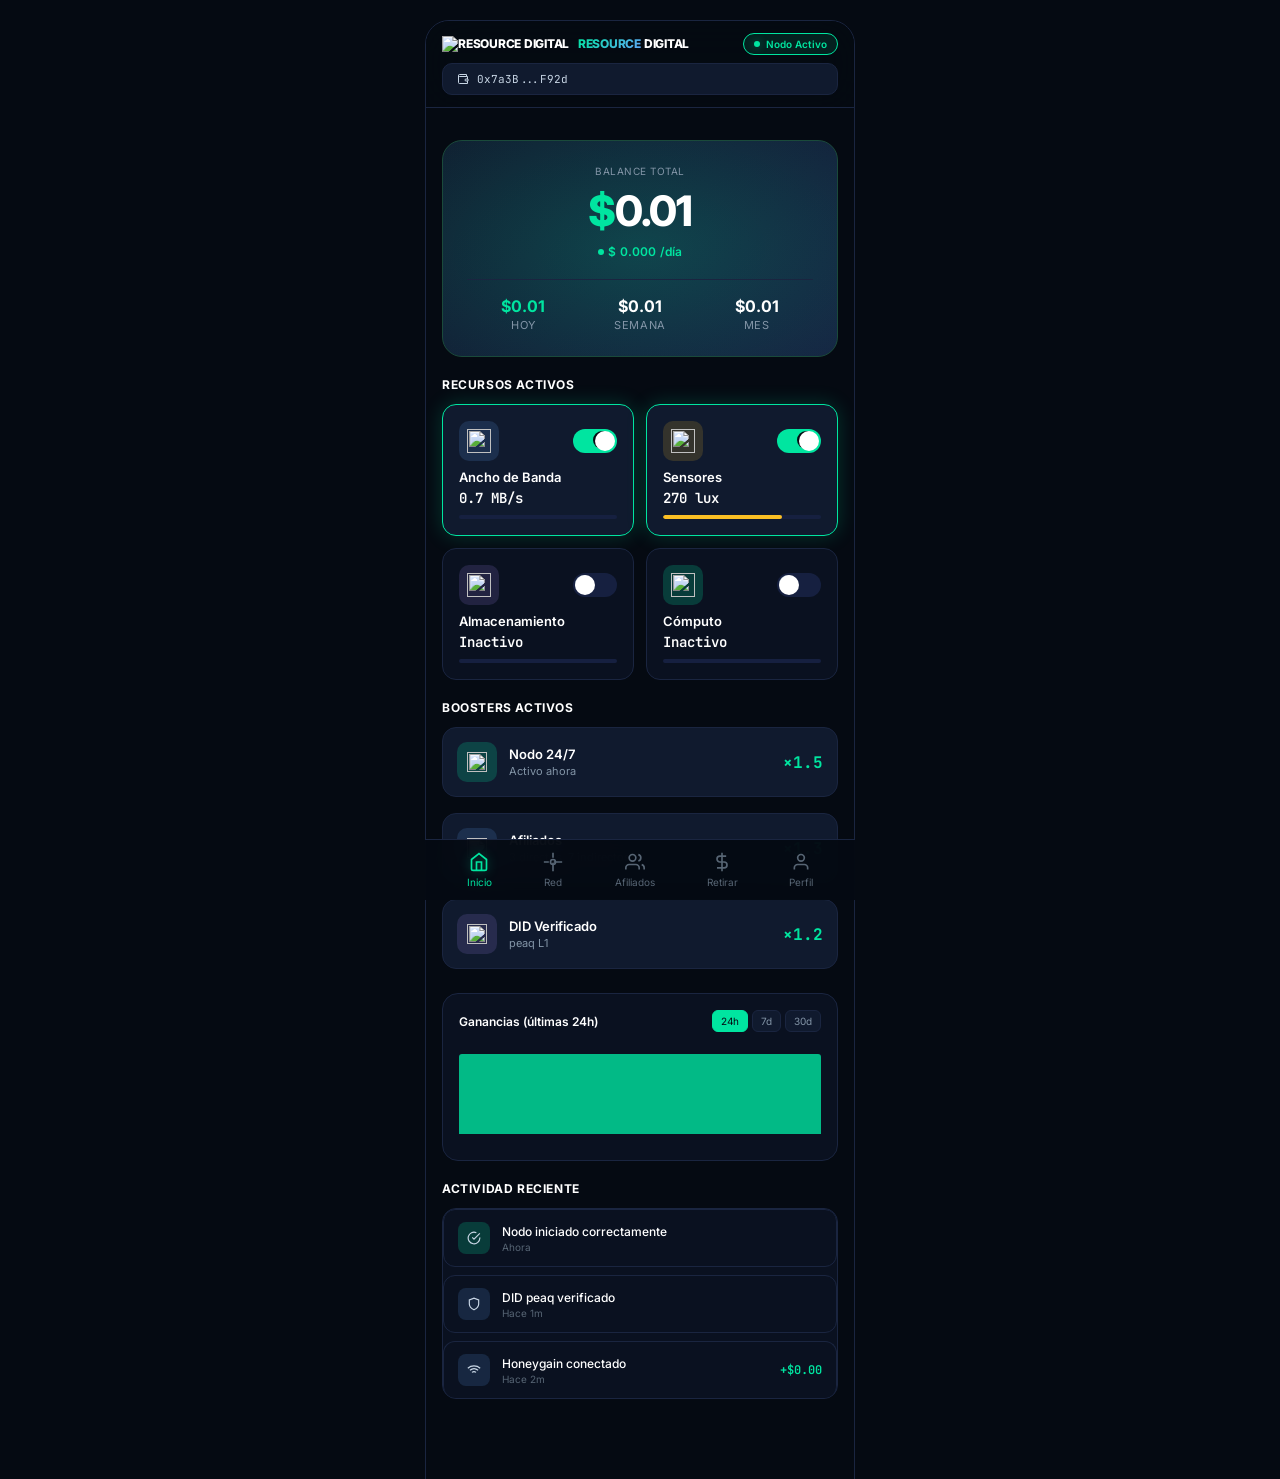
==== commit e8716f82: "style: polish all 4 remaining screens (Network, Affiliates, Withdraw, Profile)" ====
--- a/legal/app-simulator.html
+++ b/legal/app-simulator.html
@@ -12,6 +12,7 @@
  <link rel="preconnect" href="https://fonts.gstatic.com" crossorigin>
  <link href="https://fonts.googleapis.com/css2?family=Inter:wght@400;500;600;700;800;900&family=JetBrains+Mono:wght@400;500;600;700&display=swap" rel="stylesheet">
  <style>
+
 
 
  *{margin:0;padding:0;box-sizing:border-box}
@@ -1278,6 +1279,538 @@
 }
 
 
+
+
+/* ===== NETWORK SCREEN ===== */
+.network {
+  background: var(--bg-1);
+  border: 1px solid var(--border);
+  border-radius: 16px;
+  padding: 18px;
+  margin-bottom: 16px;
+  text-align: center;
+}
+
+.network__title {
+  font-size: 13px;
+  font-weight: 700;
+  color: var(--text-0);
+  text-transform: uppercase;
+  letter-spacing: 0.05em;
+  margin-bottom: 14px;
+}
+
+.network__canvas {
+  width: 100%;
+  height: 200px;
+  background: radial-gradient(ellipse at center, rgba(0, 229, 160, 0.03) 0%, transparent 70%);
+  border-radius: 12px;
+  margin-bottom: 14px;
+  border: 1px solid var(--border);
+}
+
+.network__stats {
+  display: flex;
+  justify-content: space-around;
+  gap: 8px;
+  padding-top: 14px;
+  border-top: 1px solid var(--border);
+}
+
+.network__stat {
+  flex: 1;
+  text-align: center;
+  padding: 8px;
+  background: var(--bg-2);
+  border-radius: 10px;
+}
+
+.network__stat-value {
+  font-size: 16px;
+  font-weight: 700;
+  color: var(--accent);
+  margin-bottom: 2px;
+}
+
+.network__stat-label {
+  font-size: 9px;
+  color: var(--text-2);
+  text-transform: uppercase;
+  letter-spacing: 0.03em;
+}
+
+
+
+/* ===== AFFILIATES SCREEN ===== */
+.affiliate-summary {
+  background: linear-gradient(135deg, var(--bg-2), var(--bg-3));
+  border: 1px solid var(--border-active);
+  border-radius: 16px;
+  padding: 18px;
+  margin-bottom: 16px;
+}
+
+.affiliate-summary__label {
+  font-size: 10px;
+  font-weight: 600;
+  text-transform: uppercase;
+  letter-spacing: 0.05em;
+  color: var(--text-2);
+  margin-bottom: 4px;
+}
+
+.affiliate-summary__amount {
+  font-size: 32px;
+  font-weight: 800;
+  color: var(--accent);
+  margin-bottom: 14px;
+}
+
+.affiliate-summary__stats {
+  display: flex;
+  gap: 8px;
+}
+
+.affiliate-summary__stat {
+  flex: 1;
+  text-align: center;
+  padding: 10px;
+  background: rgba(0, 0, 0, 0.2);
+  border-radius: 10px;
+}
+
+.affiliate-summary__stat-value {
+  font-size: 18px;
+  font-weight: 700;
+  color: var(--text-0);
+}
+
+.affiliate-summary__stat-value.accent {
+  color: var(--accent);
+}
+
+.affiliate-summary__stat-label {
+  font-size: 9px;
+  color: var(--text-2);
+  text-transform: uppercase;
+  letter-spacing: 0.03em;
+  margin-top: 2px;
+}
+
+.affiliate-levels {
+  background: var(--bg-1);
+  border: 1px solid var(--border);
+  border-radius: 14px;
+  overflow: hidden;
+  margin-bottom: 16px;
+}
+
+.affiliate-level {
+  display: flex;
+  align-items: center;
+  gap: 12px;
+  padding: 14px;
+  border-bottom: 1px solid var(--border);
+  transition: background 0.2s;
+}
+
+.affiliate-level:last-child {
+  border-bottom: none;
+}
+
+.affiliate-level:hover {
+  background: var(--bg-2);
+}
+
+.affiliate-level__badge {
+  width: 40px;
+  height: 40px;
+  border-radius: 50%;
+  background: linear-gradient(135deg, var(--accent), var(--accent-dim));
+  color: var(--bg-0);
+  font-size: 16px;
+  font-weight: 800;
+  display: flex;
+  align-items: center;
+  justify-content: center;
+  flex-shrink: 0;
+  box-shadow: 0 4px 12px var(--accent-glow);
+}
+
+.affiliate-level__info {
+  flex: 1;
+}
+
+.affiliate-level__name {
+  font-size: 13px;
+  font-weight: 600;
+  color: var(--text-0);
+}
+
+.affiliate-level__count {
+  font-size: 10px;
+  color: var(--text-2);
+  margin-top: 2px;
+}
+
+.affiliate-level__commission {
+  font-size: 20px;
+  font-weight: 800;
+  color: var(--accent);
+  flex-shrink: 0;
+  background: var(--accent-glow);
+  padding: 6px 12px;
+  border-radius: 10px;
+}
+
+.referral-link {
+  background: var(--bg-1);
+  border: 1px solid var(--border);
+  border-radius: 14px;
+  padding: 14px;
+}
+
+.referral-link__label {
+  font-size: 10px;
+  font-weight: 600;
+  text-transform: uppercase;
+  letter-spacing: 0.05em;
+  color: var(--text-2);
+  margin-bottom: 10px;
+}
+
+.referral-link__box {
+  display: flex;
+  gap: 8px;
+}
+
+.referral-link__input {
+  flex: 1;
+  padding: 10px 14px;
+  background: var(--bg-2);
+  border: 1px solid var(--border);
+  border-radius: 10px;
+  color: var(--text-1);
+  font-family: var(--mono);
+  font-size: 11px;
+  outline: none;
+  transition: border-color 0.2s;
+}
+
+.referral-link__input:focus {
+  border-color: var(--accent);
+}
+
+.referral-link__btn {
+  padding: 10px 18px;
+  background: linear-gradient(135deg, var(--accent), var(--accent-dim));
+  color: var(--bg-0);
+  border: none;
+  border-radius: 10px;
+  font-size: 12px;
+  font-weight: 700;
+  cursor: pointer;
+  transition: all 0.2s;
+  white-space: nowrap;
+}
+
+.referral-link__btn:hover {
+  transform: translateY(-1px);
+  box-shadow: 0 4px 12px var(--accent-glow);
+}
+
+
+
+/* ===== WITHDRAW SCREEN ===== */
+.withdraw-balance {
+  background: linear-gradient(135deg, var(--accent-glow), var(--blue-glow));
+  border: 1px solid var(--accent);
+  border-radius: 16px;
+  padding: 18px;
+  margin-bottom: 16px;
+  text-align: center;
+}
+
+.withdraw-balance__label {
+  font-size: 10px;
+  font-weight: 600;
+  text-transform: uppercase;
+  letter-spacing: 0.05em;
+  color: var(--text-0);
+  margin-bottom: 4px;
+}
+
+.withdraw-balance__amount {
+  font-size: 36px;
+  font-weight: 800;
+  color: var(--text-0);
+  margin-bottom: 8px;
+}
+
+.withdraw-balance__currency {
+  font-size: 14px;
+  color: var(--text-2);
+  font-weight: 500;
+}
+
+.withdraw-balance__badges {
+  display: flex;
+  justify-content: center;
+  gap: 8px;
+  margin-top: 8px;
+}
+
+.methods {
+  display: flex;
+  flex-direction: column;
+  gap: 8px;
+  margin-bottom: 16px;
+}
+
+.method {
+  display: flex;
+  align-items: center;
+  gap: 14px;
+  padding: 14px;
+  background: var(--bg-2);
+  border: 1px solid var(--border);
+  border-radius: 14px;
+  cursor: pointer;
+  transition: all 0.2s;
+}
+
+.method:hover {
+  border-color: var(--accent);
+  transform: translateY(-1px);
+  box-shadow: 0 4px 12px rgba(0, 0, 0, 0.2);
+}
+
+.method__icon {
+  width: 44px;
+  height: 44px;
+  border-radius: 12px;
+  display: flex;
+  align-items: center;
+  justify-content: center;
+  flex-shrink: 0;
+}
+
+.method__info {
+  flex: 1;
+}
+
+.method__name {
+  font-size: 13px;
+  font-weight: 600;
+  color: var(--text-0);
+}
+
+.method__detail {
+  font-size: 10px;
+  color: var(--text-2);
+  margin-top: 2px;
+}
+
+.method__fee {
+  font-size: 11px;
+  font-weight: 600;
+  color: var(--text-2);
+  flex-shrink: 0;
+  padding: 4px 10px;
+  background: var(--bg-3);
+  border-radius: 8px;
+}
+
+.withdraw-history {
+  background: var(--bg-1);
+  border: 1px solid var(--border);
+  border-radius: 14px;
+  padding: 14px;
+  min-height: 100px;
+}
+
+.withdraw-history__empty {
+  text-align: center;
+  padding: 30px 0;
+  color: var(--text-3);
+  font-size: 12px;
+}
+
+.withdraw-history__empty-icon {
+  font-size: 24px;
+  margin-bottom: 8px;
+  opacity: 0.5;
+}
+
+
+
+/* ===== PROFILE SCREEN ===== */
+.did-card {
+  background: linear-gradient(135deg, rgba(0, 229, 160, 0.1), rgba(96, 165, 250, 0.1));
+  border: 1px solid var(--accent);
+  border-radius: 16px;
+  padding: 18px;
+  margin-bottom: 16px;
+  position: relative;
+  overflow: hidden;
+}
+
+.did-card::before {
+  content: '';
+  position: absolute;
+  top: -50%;
+  right: -50%;
+  width: 100px;
+  height: 100px;
+  background: radial-gradient(circle, var(--accent-glow) 0%, transparent 70%);
+  border-radius: 50%;
+}
+
+.did-card__label {
+  font-size: 9px;
+  font-weight: 700;
+  text-transform: uppercase;
+  letter-spacing: 0.08em;
+  color: var(--accent);
+  margin-bottom: 10px;
+  display: flex;
+  align-items: center;
+  gap: 6px;
+}
+
+.did-card__address {
+  font-family: var(--mono);
+  font-size: 11px;
+  color: var(--text-0);
+  word-break: break-all;
+  line-height: 1.6;
+  position: relative;
+  z-index: 1;
+}
+
+.did-card__badges {
+  display: flex;
+  gap: 8px;
+  margin-top: 12px;
+}
+
+.device-card {
+  background: var(--bg-1);
+  border: 1px solid var(--border);
+  border-radius: 14px;
+  padding: 14px;
+  margin-bottom: 16px;
+  display: flex;
+  align-items: center;
+  gap: 14px;
+}
+
+.device-card__icon {
+  width: 44px;
+  height: 44px;
+  border-radius: 12px;
+  background: var(--accent-glow);
+  display: flex;
+  align-items: center;
+  justify-content: center;
+  flex-shrink: 0;
+}
+
+.device-card__info {
+  flex: 1;
+}
+
+.device-card__name {
+  font-size: 13px;
+  font-weight: 600;
+  color: var(--text-0);
+}
+
+.device-card__detail {
+  font-size: 10px;
+  color: var(--text-2);
+  margin-top: 2px;
+}
+
+.device-card__status {
+  display: flex;
+  align-items: center;
+  gap: 4px;
+  font-size: 10px;
+  color: var(--accent);
+  font-weight: 600;
+}
+
+.device-card__status-dot {
+  width: 6px;
+  height: 6px;
+  background: var(--accent);
+  border-radius: 50%;
+  animation: pulse 2s infinite;
+}
+
+.settings-list {
+  background: var(--bg-1);
+  border: 1px solid var(--border);
+  border-radius: 14px;
+  overflow: hidden;
+  margin-bottom: 16px;
+}
+
+.settings-row {
+  display: flex;
+  align-items: center;
+  justify-content: space-between;
+  padding: 14px;
+  border-bottom: 1px solid var(--border);
+  transition: background 0.2s;
+}
+
+.settings-row:last-child {
+  border-bottom: none;
+}
+
+.settings-row:hover {
+  background: var(--bg-2);
+}
+
+.settings-row__label {
+  font-size: 13px;
+  color: var(--text-0);
+  font-weight: 500;
+}
+
+.settings-row__value {
+  font-size: 12px;
+  color: var(--text-2);
+  font-family: var(--mono);
+}
+
+.about-card {
+  background: var(--bg-1);
+  border: 1px solid var(--border);
+  border-radius: 14px;
+  padding: 14px;
+  margin-bottom: 16px;
+}
+
+.about-card p {
+  font-size: 11px;
+  color: var(--text-2);
+  line-height: 1.6;
+  margin-bottom: 6px;
+}
+
+.about-card p:last-child {
+  margin-bottom: 0;
+}
+
+.about-card strong {
+  color: var(--text-0);
+  font-weight: 600;
+}
+
+
 </style>
  <meta property="og:title" content="Resource Digital | Demo App">
  <meta property="og:description" content="Simulador interactivo de Resource Digital. Experimenta el DePIN móvil del futuro.">
@@ -1427,6 +1960,7 @@
       </section>
 
       <!-- SCREEN: NETWORK -->
+      <!-- SCREEN: NETWORK -->
       <section class="screen" id="screen-network">
         <div class="network">
           <div class="network__title">Red DePIN en Vivo</div>
@@ -1450,33 +1984,64 @@
         <div class="section-title">Impacto Colectivo</div>
         <div class="resources">
           <div class="resource" style="border-color:var(--blue)">
-            <div class="resource__name">Ancho de Banda</div>
-            <div class="resource__value" id="impact-shared">0.0 GB</div>
+            <div class="resource__icon bandwidth" style="width:32px;height:32px;background:var(--blue-glow);border-radius:8px;display:flex;align-items:center;justify-content:center">
+              <img src="/Resource-digital/assets/images/icon-bandwidth.svg" alt="" width="18" height="18">
+            </div>
+            <div>
+              <div class="resource__name">Ancho de Banda</div>
+              <div class="resource__value" id="impact-shared" style="font-size:20px;font-weight:700;color:var(--text-0)">0.0 GB</div>
+            </div>
           </div>
           <div class="resource" style="border-color:var(--accent)">
-            <div class="resource__name">Dispositivos</div>
-            <div class="resource__value">1,247</div>
+            <div class="resource__icon" style="width:32px;height:32px;background:var(--accent-glow);border-radius:8px;display:flex;align-items:center;justify-content:center">
+              <img src="/Resource-digital/assets/images/icon-compute.svg" alt="" width="18" height="18">
+            </div>
+            <div>
+              <div class="resource__name">Dispositivos</div>
+              <div class="resource__value" style="font-size:20px;font-weight:700;color:var(--text-0)">1,247</div>
+            </div>
+          </div>
+        </div>
+
+        <div class="section-title">Estadísticas Globales</div>
+        <div class="resources">
+          <div class="resource" style="border-color:var(--orange)">
+            <div class="resource__icon" style="width:32px;height:32px;background:var(--orange-glow);border-radius:8px;display:flex;align-items:center;justify-content:center">
+              <img src="/Resource-digital/assets/images/icon-affiliates.svg" alt="" width="18" height="18">
+            </div>
+            <div>
+              <div class="resource__name">Uptime Red</div>
+              <div class="resource__value" style="font-size:20px;font-weight:700;color:var(--text-0)">99.7%</div>
+            </div>
+          </div>
+          <div class="resource" style="border-color:var(--purple)">
+            <div class="resource__icon" style="width:32px;height:32px;background:var(--purple-glow);border-radius:8px;display:flex;align-items:center;justify-content:center">
+              <img src="/Resource-digital/assets/images/icon-shield.svg" alt="" width="18" height="18">
+            </div>
+            <div>
+              <div class="resource__name">Países</div>
+              <div class="resource__value" style="font-size:20px;font-weight:700;color:var(--text-0)">18</div>
+            </div>
           </div>
         </div>
       </section>
-
-      <!-- SCREEN: AFFILIATES -->
+      <section class="screen"       <!-- SCREEN: AFFILIATES -->
       <section class="screen" id="screen-affiliates">
-        <div class="balance" style="padding:20px">
-          <div class="balance__label">Ganancias por Afiliados</div>
-          <div class="balance__amount" style="font-size:28px"><span class="currency">$</span><span id="aff-earnings">0.00</span></div>
-          <div class="balance__stats">
-            <div>
-              <div class="balance__stat-value accent" id="aff-direct">3</div>
-              <div class="balance__stat-label">Directos</div>
-            </div>
-            <div>
-              <div class="balance__stat-value" id="aff-indirect">7</div>
-              <div class="balance__stat-label">Indirectos</div>
-            </div>
-            <div>
-              <div class="balance__stat-value" id="aff-total">$0.00</div>
-              <div class="balance__stat-label">Total</div>
+        <div class="affiliate-summary">
+          <div class="affiliate-summary__label">Ganancias por Afiliados</div>
+          <div class="affiliate-summary__amount"><span class="currency" style="font-size:20px;color:var(--text-2)">$</span><span id="aff-earnings">0.00</span></div>
+          <div class="affiliate-summary__stats">
+            <div class="affiliate-summary__stat">
+              <div class="affiliate-summary__stat-value accent" id="aff-direct">3</div>
+              <div class="affiliate-summary__stat-label">Directos</div>
+            </div>
+            <div class="affiliate-summary__stat">
+              <div class="affiliate-summary__stat-value" id="aff-indirect">7</div>
+              <div class="affiliate-summary__stat-label">Indirectos</div>
+            </div>
+            <div class="affiliate-summary__stat">
+              <div class="affiliate-summary__stat-value" id="aff-total">$0.00</div>
+              <div class="affiliate-summary__stat-label">Total</div>
             </div>
           </div>
         </div>
@@ -1508,23 +2073,32 @@
             <div class="affiliate-level__commission">2%</div>
           </div>
         </div>
-      </section>
-
-      <!-- SCREEN: WITHDRAW -->
+
+        <div class="section-title">Tu Link de Referido</div>
+        <div class="referral-link">
+          <div class="referral-link__label">Comparte y gana comisiones</div>
+          <div class="referral-link__box">
+            <input type="text" class="referral-link__input" value="https://rd.app/ref/0x7a3B" readonly id="referralInput">
+            <button class="referral-link__btn" onclick="copyReferral()">Copiar</button>
+          </div>
+        </div>
+      </section>      <!-- SCREEN: WITHDRAW -->
       <section class="screen" id="screen-withdraw">
-        <div class="balance" style="padding:20px">
-          <div class="balance__label">Disponible para Retiro</div>
-          <div class="balance__amount" style="font-size:28px"><span class="currency">$</span><span id="withdraw-amount">0.00</span> <span style="font-size:14px;color:var(--text-3)">USD</span></div>
-          <div style="margin-top:12px">
+        <div class="withdraw-balance">
+          <div class="withdraw-balance__label">Disponible para Retiro</div>
+          <div class="withdraw-balance__amount"><span class="currency" style="font-size:18px;color:var(--text-2)">$</span><span id="withdraw-amount">0.00</span> <span class="withdraw-balance__currency">USD</span></div>
+          <div class="withdraw-balance__badges">
             <span class="badge accent">Min: $5.00</span>
-            <span class="badge blue" style="margin-left:8px">USDC</span>
+            <span class="badge blue">USDC</span>
           </div>
         </div>
 
         <div class="section-title">Métodos de Retiro</div>
         <div class="methods">
           <div class="method" onclick="showToast('Retiro PayPal procesado')">
-            <div class="method__icon bg-blue-glow"><img src="/Resource-digital/assets/images/icon-blockchain.svg" alt="" width="20" height="20"></div>
+            <div class="method__icon bg-blue-glow">
+              <img src="/Resource-digital/assets/images/icon-blockchain.svg" alt="" width="22" height="22">
+            </div>
             <div class="method__info">
               <div class="method__name">PayPal</div>
               <div class="method__detail">Retiro directo a tu cuenta</div>
@@ -1532,7 +2106,9 @@
             <div class="method__fee">1%</div>
           </div>
           <div class="method" onclick="showToast('Retiro SPEI procesado')">
-            <div class="method__icon bg-orange-glow"><img src="/Resource-digital/assets/images/icon-wallet.svg" alt="" width="20" height="20"></div>
+            <div class="method__icon bg-orange-glow">
+              <img src="/Resource-digital/assets/images/icon-wallet.svg" alt="" width="22" height="22">
+            </div>
             <div class="method__info">
               <div class="method__name">SPEI (MX)</div>
               <div class="method__detail">Transferencia bancaria México</div>
@@ -1540,7 +2116,9 @@
             <div class="method__fee">$10 MXN</div>
           </div>
           <div class="method" onclick="showToast('Retiro PIX procesado')">
-            <div class="method__icon bg-accent-glow"><img src="/Resource-digital/assets/images/icon-shield.svg" alt="" width="20" height="20"></div>
+            <div class="method__icon bg-accent-glow">
+              <img src="/Resource-digital/assets/images/icon-shield.svg" alt="" width="22" height="22">
+            </div>
             <div class="method__info">
               <div class="method__name">PIX (BR)</div>
               <div class="method__detail">Transferencia bancaria Brasil</div>
@@ -1548,7 +2126,9 @@
             <div class="method__fee" style="color:var(--accent)">Gratis</div>
           </div>
           <div class="method" onclick="showToast('Retiro PSE procesado')">
-            <div class="method__icon bg-purple-glow"><img src="/Resource-digital/assets/images/icon-auth.svg" alt="" width="20" height="20"></div>
+            <div class="method__icon bg-purple-glow">
+              <img src="/Resource-digital/assets/images/icon-auth.svg" alt="" width="22" height="22">
+            </div>
             <div class="method__info">
               <div class="method__name">PSE (CO)</div>
               <div class="method__detail">Transferencia bancaria Colombia</div>
@@ -1556,12 +2136,21 @@
             <div class="method__fee">$2.500 COP</div>
           </div>
         </div>
-      </section>
-
-      <!-- SCREEN: PROFILE -->
+
+        <div class="section-title">Historial de Retiros</div>
+        <div class="withdraw-history" id="withdraw-history">
+          <div class="withdraw-history__empty">
+            <div class="withdraw-history__empty-icon">📋</div>
+            Sin retiros aún
+          </div>
+        </div>
+      </section>      <!-- SCREEN: PROFILE -->
       <section class="screen" id="screen-profile">
         <div class="did-card">
-          <div class="did-card__label">Identidad Descentralizada (peaq DID)</div>
+          <div class="did-card__label">
+            <svg width="12" height="12" viewBox="0 0 24 24" fill="none" stroke="currentColor" stroke-width="2"><path d="M22 11.08V12a10 10 0 1 1-5.93-9.14"/><polyline points="22 4 12 14.01 9 11.01"/></svg>
+            Identidad Descentralizada
+          </div>
           <div class="did-card__address">did:peaq:0x7a3B4c8E9F2d1A6b5C7D8E9F0a1B2c3D4e5F6a7B</div>
           <div class="did-card__badges">
             <span class="badge accent">Verificado</span>
@@ -1569,20 +2158,57 @@
           </div>
         </div>
 
-        <div class="section-title">Dispositivo</div>
-        <div class="resource active" style="border-color:var(--accent)">
-          <div class="resource__header">
-            <div class="resource__icon bg-accent-glow"><img src="/Resource-digital/assets/images/icon-bandwidth.svg" alt="" width="20" height="20"></div>
-            <div class="resource__toggle">
-              <input type="checkbox" checked disabled>
-              <label style="background:var(--accent)"></label>
-            </div>
-          </div>
-          <div class="resource__name">Android - Pixel 7 Pro</div>
-          <div class="resource__value">Principal • 23h 45m hoy</div>
+        <div class="section-title">Dispositivo Vinculado</div>
+        <div class="device-card">
+          <div class="device-card__icon">
+            <img src="/Resource-digital/assets/images/icon-bandwidth.svg" alt="" width="22" height="22">
+          </div>
+          <div class="device-card__info">
+            <div class="device-card__name">Android - Pixel 7 Pro</div>
+            <div class="device-card__detail">Principal • 23h 45m hoy</div>
+          </div>
+          <div class="device-card__status">
+            <span class="device-card__status-dot"></span>
+            Activo
+          </div>
         </div>
-      </section>
-    </main>
+
+        <div class="section-title">Configuración</div>
+        <div class="settings-list">
+          <div class="settings-row">
+            <span class="settings-row__label">Notificaciones</span>
+            <span class="settings-row__value" style="color:var(--accent)">Activadas</span>
+          </div>
+          <div class="settings-row">
+            <span class="settings-row__label">Cifrado</span>
+            <span class="settings-row__value">AES-256</span>
+          </div>
+          <div class="settings-row">
+            <span class="settings-row__label">Buffer</span>
+            <span class="settings-row__value">SQLite WAL</span>
+          </div>
+          <div class="settings-row">
+            <span class="settings-row__label">Idioma</span>
+            <span class="settings-row__value">Español</span>
+          </div>
+          <div class="settings-row">
+            <span class="settings-row__label">País</span>
+            <span class="settings-row__value">Ecuador</span>
+          </div>
+          <div class="settings-row">
+            <span class="settings-row__label">Versión</span>
+            <span class="settings-row__value">v5.1.0</span>
+          </div>
+        </div>
+
+        <div class="section-title">Acerca de</div>
+        <div class="about-card">
+          <p><strong>Versión:</strong> v5.1.0-alpha</p>
+          <p><strong>Repositorio:</strong> git@github.com:1inquisidor1/Resource-digital.git</p>
+          <p><strong>Contacto:</strong> andy@resourcedigital.dpdns.org</p>
+          <p><strong>Licencia:</strong> MIT License</p>
+        </div>
+      </section></main>
 
     <!-- BOTTOM NAV -->
     <nav class="nav">
@@ -1865,7 +2491,26 @@
   }
 
   // ========== INIT ==========
-  function init() {
+    // ========== REFERRAL ==========
+  function copyReferral() {
+    const input = document.getElementById('referralInput');
+    if (navigator.clipboard && navigator.clipboard.writeText) {
+      navigator.clipboard.writeText(input.value).then(() => {
+        showToast('Link de referido copiado');
+      }).catch(() => {
+        // Fallback
+        input.select();
+        document.execCommand('copy');
+        showToast('Link de referido copiado');
+      });
+    } else {
+      input.select();
+      document.execCommand('copy');
+      showToast('Link de referido copiado');
+    }
+  }
+
+function init() {
     updateUI();
     initNetwork();
 
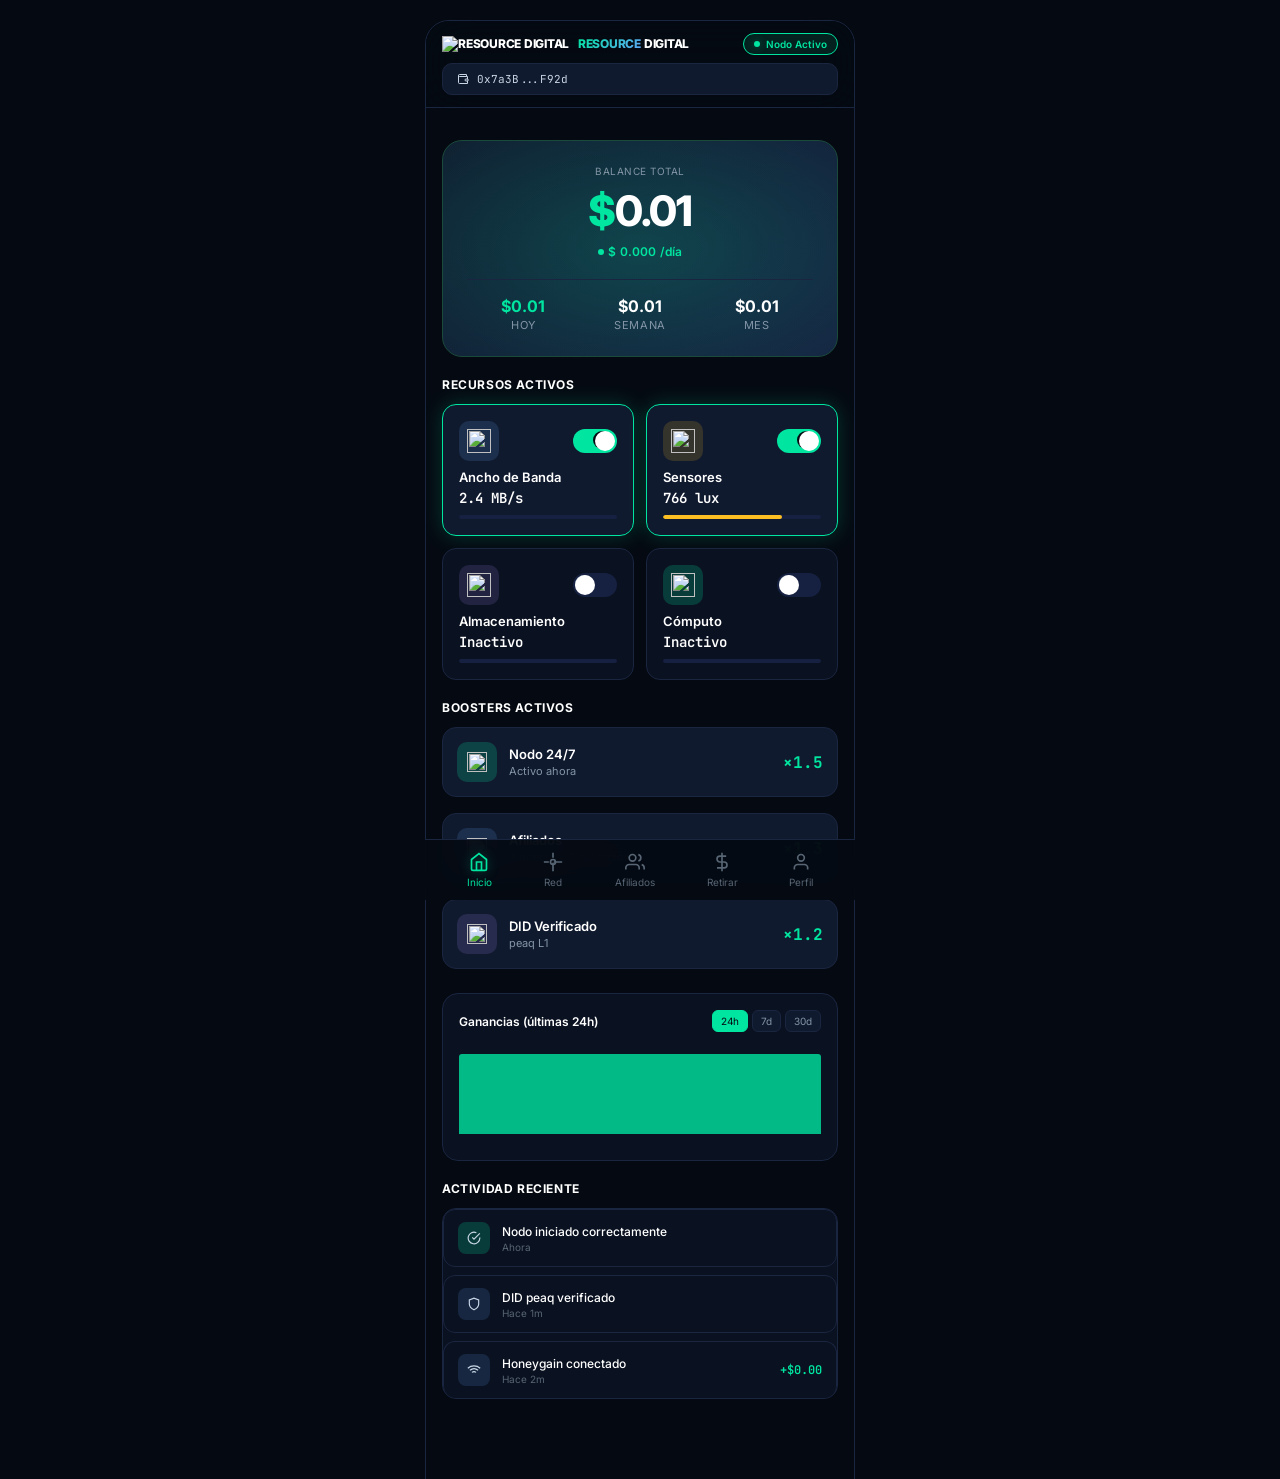
==== commit 744a72a7: "fix: pass event parameter to goToScreen function" ====
--- a/legal/app-simulator.html
+++ b/legal/app-simulator.html
@@ -2213,23 +2213,23 @@
     <!-- BOTTOM NAV -->
     <nav class="nav">
       <div class="nav__list">
-        <button class="nav__item active" onclick="goToScreen('home')" aria-label="Inicio">
+        <button class="nav__item active" onclick="goToScreen('home', event)" aria-label="Inicio">
           <svg viewBox="0 0 24 24" fill="none" stroke="currentColor" stroke-width="2"><path d="M3 9l9-7 9 7v11a2 2 0 0 1-2 2H5a2 2 0 0 1-2-2z"/><polyline points="9 22 9 12 15 12 15 22"/></svg>
           Inicio
         </button>
-        <button class="nav__item" onclick="goToScreen('network')" aria-label="Red">
+        <button class="nav__item" onclick="goToScreen('network', event)" aria-label="Red">
           <svg viewBox="0 0 24 24" fill="none" stroke="currentColor" stroke-width="2"><circle cx="12" cy="12" r="3"/><path d="M12 1v6m0 6v10M1 12h6m6 0h10"/></svg>
           Red
         </button>
-        <button class="nav__item" onclick="goToScreen('affiliates')" aria-label="Afiliados">
+        <button class="nav__item" onclick="goToScreen('affiliates', event)" aria-label="Afiliados">
           <svg viewBox="0 0 24 24" fill="none" stroke="currentColor" stroke-width="2"><path d="M17 21v-2a4 4 0 0 0-4-4H5a4 4 0 0 0-4 4v2"/><circle cx="9" cy="7" r="4"/><path d="M23 21v-2a4 4 0 0 0-3-3.87"/><path d="M16 3.13a4 4 0 0 1 0 7.75"/></svg>
           Afiliados
         </button>
-        <button class="nav__item" onclick="goToScreen('withdraw')" aria-label="Retirar">
+        <button class="nav__item" onclick="goToScreen('withdraw', event)" aria-label="Retirar">
           <svg viewBox="0 0 24 24" fill="none" stroke="currentColor" stroke-width="2"><line x1="12" y1="1" x2="12" y2="23"/><path d="M17 5H9.5a3.5 3.5 0 0 0 0 7h5a3.5 3.5 0 0 1 0 7H6"/></svg>
           Retirar
         </button>
-        <button class="nav__item" onclick="goToScreen('profile')" aria-label="Perfil">
+        <button class="nav__item" onclick="goToScreen('profile', event)" aria-label="Perfil">
           <svg viewBox="0 0 24 24" fill="none" stroke="currentColor" stroke-width="2"><path d="M20 21v-2a4 4 0 0 0-4-4H8a4 4 0 0 0-4 4v2"/><circle cx="12" cy="7" r="4"/></svg>
           Perfil
         </button>
@@ -2275,7 +2275,7 @@
   };
 
   // ========== NAVIGATION ==========
-  function goToScreen(screen) {
+  function goToScreen(screen, event) {
     document.querySelectorAll('.screen').forEach(s => s.classList.remove('active'));
     document.querySelectorAll('.nav__item').forEach(b => b.classList.remove('active'));
     document.getElementById('screen-' + screen).classList.add('active');
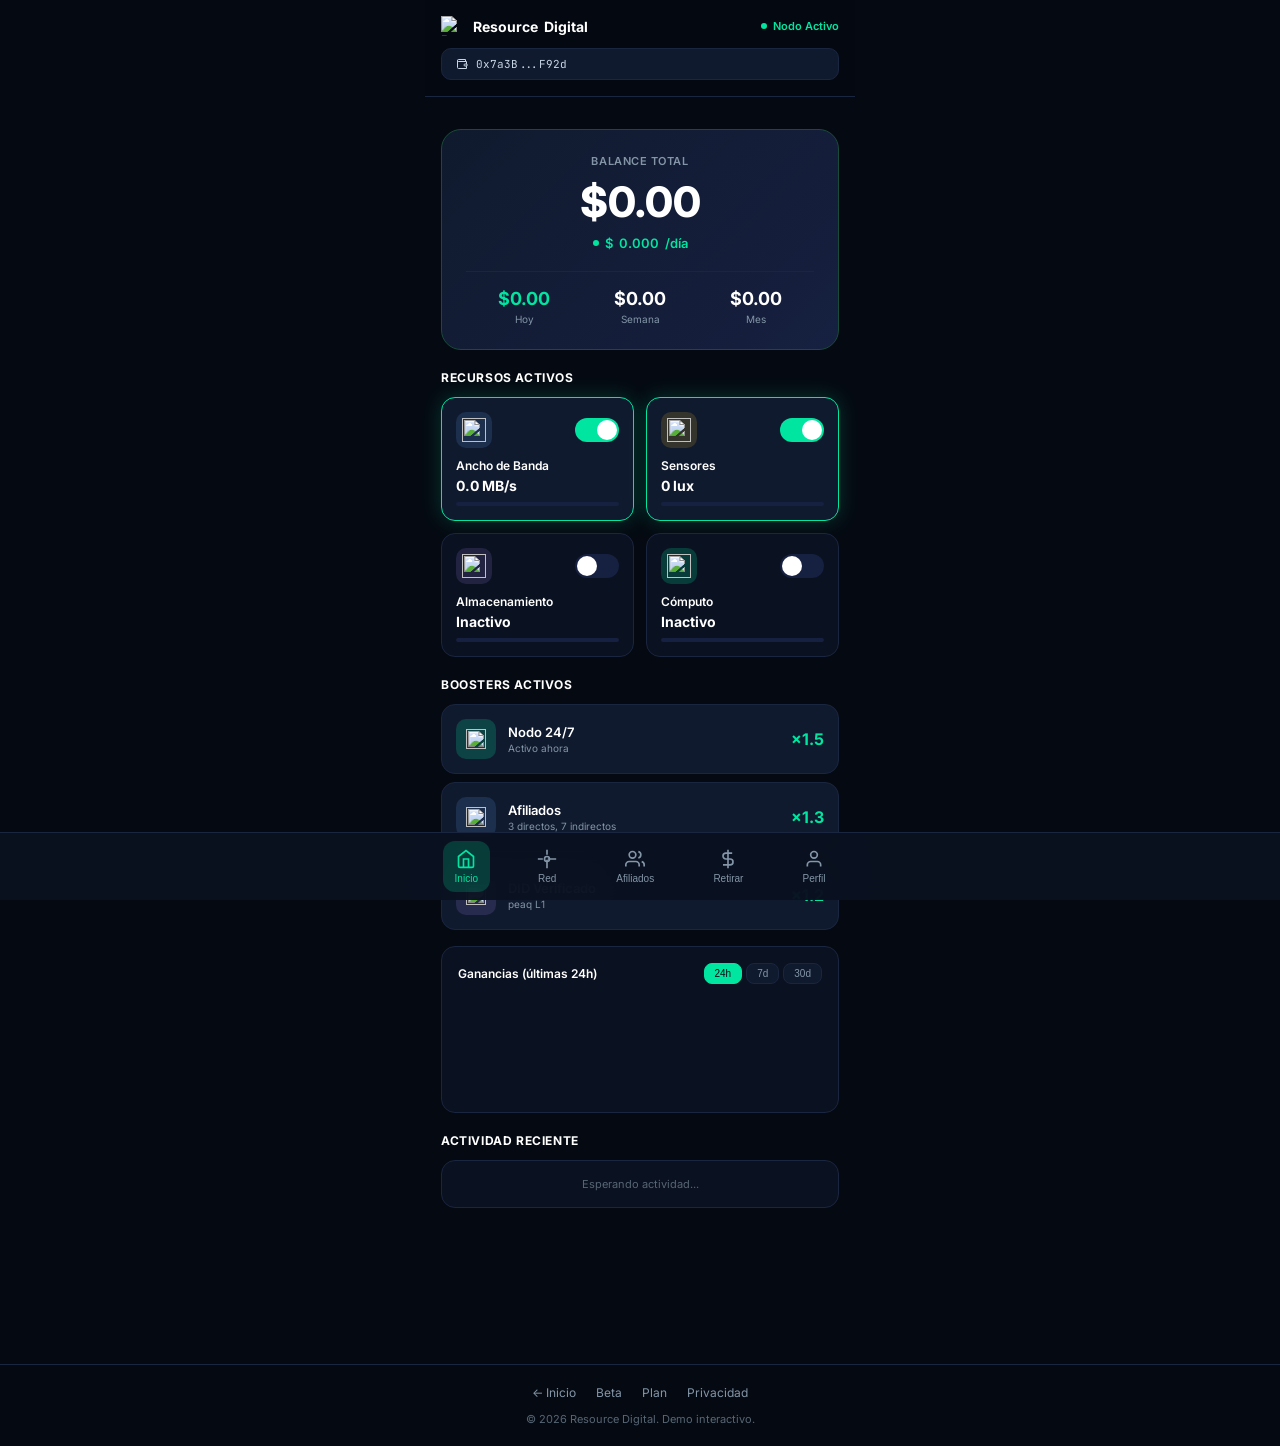
==== commit afe1cf2e: "fix: rebuild CSS from scratch and fix duplicate setInterval code" ====
--- a/legal/app-simulator.html
+++ b/legal/app-simulator.html
@@ -13,1273 +13,504 @@
  <link href="https://fonts.googleapis.com/css2?family=Inter:wght@400;500;600;700;800;900&family=JetBrains+Mono:wght@400;500;600;700&display=swap" rel="stylesheet">
  <style>
 
-
-
- *{margin:0;padding:0;box-sizing:border-box}
- :root {
- --bg-0: #050a12;
- --bg-1: #0a1120;
- --bg-2: #101a2e;
- --bg-3: #162040;
- --bg-4: #1c2d50;
- --border: #1a2540;
- --border-active: #1a4a3a;
- --text-0: #ffffff;
- --text-1: #c8d6e5;
- --text-2: #8395a7;
- --text-3: #576574;
- --accent: #00e5a0;
- --accent-dim: #00b884;
- --accent-glow: rgba(0, 229, 160, 0.2);
- --accent-glow2: rgba(0, 229, 160, 0.4);
- --blue: #60a5fa;
- --blue-glow: rgba(96, 165, 250, 0.15);
- --orange: #fbbf24;
- --orange-glow: rgba(251, 191, 36, 0.15);
- --purple: #a78bfa;
- --purple-glow: rgba(167, 139, 250, 0.15);
- --red: #f87171;
- --red-glow: rgba(248, 113, 113, 0.15);
- --font: 'Inter', sans-serif;
- --mono: 'JetBrains Mono', monospace;
- --ease: cubic-bezier(0.4, 0, 0.2, 1);
- }
- html { scroll-behavior: smooth; }
- body {
- font-family: var(--font);
- background: var(--bg-0);
- color: var(--text-1);
- min-height: 100vh;
- -webkit-font-smoothing: antialiased;
- }
-
- /* APP SHELL */
- .app {
- max-width: 430px;
- margin: 0 auto;
- min-height: 100vh;
- background: var(--bg-0);
- position: relative;
- overflow: hidden;
- }
-
- /* SCREENS */
- .screen {
- display: none;
- padding: 16px;
- padding-bottom: 100px;
- animation: fadeSlide 0.3s var(--ease);
- }
- .screen.active { display: block; }
- @keyframes fadeSlide {
- from { opacity: 0; transform: translateY(10px); }
- to { opacity: 1; transform: translateY(0); }
- }
-
- /* HEADER */
- .header {
- position: sticky;
- top: 0;
- z-index: 100;
- background: rgba(5, 10, 18, 0.9);
- backdrop-filter: blur(20px);
- border-bottom: 1px solid var(--border);
- padding: 12px 16px;
- }
- .header__top {
- display: flex;
- align-items: center;
- justify-content: space-between;
- }
- .header__brand {
- font-size: 12px;
- font-weight: 800;
- text-transform: uppercase;
- letter-spacing: -0.02em;
- color: var(--text-0);
- }
- .header__brand span {
- background: linear-gradient(135deg, var(--accent), var(--blue));
- -webkit-background-clip: text;
- -webkit-text-fill-color: transparent;
- }
- .header__status {
- display: flex;
- align-items: center;
- gap: 6px;
- padding: 4px 10px;
- background: rgba(0, 229, 160, 0.1);
- border: 1px solid var(--accent);
- border-radius: 999px;
- font-size: 10px;
- font-weight: 600;
- color: var(--accent);
- }
- .header__dot {
- width: 6px;
- height: 6px;
- border-radius: 50%;
- background: var(--accent);
- box-shadow: 0 0 8px var(--accent-glow2);
- animation: pulse 2s infinite;
- }
- @keyframes pulse {
- 0%, 100% { transform: scale(1); opacity: 1; }
- 50% { transform: scale(1.5); opacity: 0.5; }
- }
- .header__wallet {
- display: flex;
- align-items: center;
- gap: 6px;
- margin-top: 8px;
- padding: 6px 12px;
- background: var(--bg-2);
- border: 1px solid var(--border);
- border-radius: 999px;
- font-size: 10px;
- color: var(--text-2);
- font-family: var(--mono);
- cursor: pointer;
- transition: all 0.2s;
- }
- .header__wallet:hover { border-color: var(--accent); color: var(--accent); }
-
- /* BALANCE CARD */
- .balance {
- background: linear-gradient(135deg, var(--bg-2) 0%, var(--bg-3) 100%);
- border: 1px solid var(--border-active);
- border-radius: 20px;
- padding: 24px;
- margin: 16px 0;
- text-align: center;
- position: relative;
- overflow: hidden;
- }
- .balance::before {
- content: '';
- position: absolute;
- top: -50%;
- left: -50%;
- width: 200%;
- height: 200%;
- background: radial-gradient(ellipse, var(--accent-glow) 0%, transparent 60%);
- animation: rotate 15s linear infinite;
- }
- @keyframes rotate { to { transform: rotate(360deg); } }
- .balance__label {
- font-size: 10px;
- color: var(--text-2);
- text-transform: uppercase;
- letter-spacing: 0.05em;
- margin-bottom: 8px;
- position: relative;
- }
- .balance__amount {
- font-size: 36px;
- font-weight: 900;
- color: var(--text-0);
- letter-spacing: -0.03em;
- position: relative;
- }
- .balance__amount .currency { color: var(--accent); }
- .balance__rate {
- display: flex;
- align-items: center;
- justify-content: center;
- gap: 4px;
- margin-top: 8px;
- font-size: 12px;
- color: var(--accent);
- font-weight: 600;
- position: relative;
- }
- .balance__stats {
- display: flex;
- justify-content: space-around;
- margin-top: 20px;
- padding-top: 16px;
- border-top: 1px solid var(--border);
- position: relative;
- }
- .balance__stat-value {
- font-size: 18px;
- font-weight: 700;
- color: var(--text-0);
- }
- .balance__stat-value.accent { color: var(--accent); }
- .balance__stat-label {
- font-size: 10px;
- color: var(--text-3);
- text-transform: uppercase;
- letter-spacing: 0.05em;
- }
-
- /* LIVE INDICATOR */
- .live {
- display: flex;
- align-items: center;
- gap: 4px;
- font-size: 10px;
- color: var(--accent);
- }
- .live__dot {
- width: 6px;
- height: 6px;
- border-radius: 50%;
- background: var(--accent);
- animation: blink 1.5s infinite;
- }
- @keyframes blink {
- 0%, 100% { opacity: 1; }
- 50% { opacity: 0.3; }
- }
-
- /* SECTION TITLES */
- .section-title {
- display: flex;
- align-items: center;
- gap: 8px;
- font-size: 12px;
- font-weight: 700;
- color: var(--text-0);
- text-transform: uppercase;
- letter-spacing: 0.05em;
- margin: 20px 0 12px;
- }
-
- /* RESOURCE CARDS */
- .resources {
- display: grid;
- grid-template-columns: 1fr 1fr;
- gap: 12px;
- }
- .resource {
- background: var(--bg-1);
- border: 1px solid var(--border);
- border-radius: 14px;
- padding: 16px;
- cursor: pointer;
- transition: all 0.25s var(--ease);
- position: relative;
- }
- .resource:hover { transform: translateY(-2px); border-color: var(--accent); }
- .resource.active {
- border-color: var(--accent);
- background: var(--bg-2);
- box-shadow: 0 0 20px var(--accent-glow);
- }
- .resource__header {
- display: flex;
- align-items: center;
- justify-content: space-between;
- margin-bottom: 8px;
- }
- .resource__icon {
- width: 32px;
- height: 32px;
- border-radius: 8px;
- display: flex;
- align-items: center;
- justify-content: center;
- font-size: 16px;
- }
- .resource__icon.bandwidth { background: var(--blue-glow); }
- .resource__icon.sensors { background: var(--orange-glow); }
- .resource__icon.storage { background: var(--purple-glow); }
- .resource__icon.compute { background: var(--accent-glow); }
- .resource__icon img { width: 24px; height: 24px; }
- .booster__icon img { width: 20px; height: 20px; }
- .method__icon img { width: 20px; height: 20px; }
- .resource__toggle {
- position: relative;
- width: 40px;
- height: 22px;
- }
- .resource__toggle input { display: none; }
- .resource__toggle label {
- position: absolute;
- inset: 0;
- background: var(--bg-3);
- border-radius: 11px;
- cursor: pointer;
- transition: all 0.3s var(--ease);
- }
- .resource__toggle label::before {
- content: '';
- position: absolute;
- width: 18px;
- height: 18px;
- top: 2px;
- left: 2px;
- background: var(--text-2);
- border-radius: 50%;
- transition: all 0.3s var(--ease);
- }
- .resource__toggle input:checked + label { background: var(--accent); }
- .resource__toggle input:checked + label::before { transform: translateX(18px); background: var(--bg-0); }
- .resource__name {
- font-size: 13px;
- font-weight: 600;
- color: var(--text-0);
- margin-bottom: 4px;
- }
- .resource__value {
- font-size: 11px;
- color: var(--accent);
- font-family: var(--mono);
- font-weight: 500;
- }
- .resource__bar {
- height: 4px;
- background: var(--bg-3);
- border-radius: 2px;
- margin-top: 8px;
- overflow: hidden;
- }
- .resource__bar-fill {
- height: 100%;
- border-radius: 2px;
- transition: width 0.5s var(--ease);
- }
- .resource__bar-fill.bandwidth { background: var(--blue); }
- .resource__bar-fill.sensors { background: var(--orange); }
- .resource__bar-fill.storage { background: var(--purple); }
- .resource__bar-fill.compute { background: var(--accent); }
-
- /* BOOSTERS */
- .boosters {
- display: flex;
- flex-direction: column;
- gap: 8px;
- }
- .booster {
- display: flex;
- align-items: center;
- gap: 12px;
- padding: 12px;
- background: var(--bg-1);
- border: 1px solid var(--border);
- border-radius: 12px;
- }
- .booster__icon {
- width: 32px;
- height: 32px;
- border-radius: 8px;
- display: flex;
- align-items: center;
- justify-content: center;
- font-size: 14px;
- }
- .booster__info { flex: 1; }
- .booster__name {
- font-size: 12px;
- font-weight: 600;
- color: var(--text-0);
- }
- .booster__desc {
- font-size: 10px;
- color: var(--text-3);
- }
- .booster__multiplier {
- font-size: 14px;
- font-weight: 700;
- color: var(--accent);
- font-family: var(--mono);
- }
-
- /* CHART */
- .chart-card {
- background: var(--bg-1);
- border: 1px solid var(--border);
- border-radius: 16px;
- padding: 16px;
- margin: 16px 0;
- }
- .chart-card__header {
- display: flex;
- align-items: center;
- justify-content: space-between;
- margin-bottom: 12px;
- }
- .chart-card__title {
- font-size: 12px;
- font-weight: 600;
- color: var(--text-0);
- }
- .chart-card__period {
- display: flex;
- gap: 4px;
- }
- .chart-card__period button {
- padding: 4px 8px;
- background: var(--bg-2);
- border: 1px solid var(--border);
- border-radius: 6px;
- font-size: 10px;
- color: var(--text-2);
- cursor: pointer;
- font-family: var(--font);
- }
- .chart-card__period button.active {
- background: var(--accent);
- color: var(--bg-0);
- border-color: var(--accent);
- }
- .chart {
- height: 100px;
- display: flex;
- align-items: flex-end;
- gap: 3px;
- }
- .chart__bar {
- flex: 1;
- background: linear-gradient(to top, var(--accent), var(--blue));
- border-radius: 3px 3px 0 0;
- min-height: 4px;
- transition: height 0.5s var(--ease);
- opacity: 0.8;
- }
- .chart__bar:hover { opacity: 1; }
-
- /* ACTIVITY FEED */
- .activity {
- display: flex;
- flex-direction: column;
- gap: 8px;
- }
- .activity__item {
- display: flex;
- align-items: center;
- gap: 12px;
- padding: 12px;
- background: var(--bg-1);
- border: 1px solid var(--border);
- border-radius: 12px;
- animation: slideIn 0.3s var(--ease);
- }
- @keyframes slideIn {
- from { opacity: 0; transform: translateX(-10px); }
- to { opacity: 1; transform: translateX(0); }
- }
- .activity__icon {
- width: 28px;
- height: 28px;
- border-radius: 50%;
- display: flex;
- align-items: center;
- justify-content: center;
- font-size: 12px;
- flex-shrink: 0;
- }
- .activity__info { flex: 1; }
- .activity__text {
- font-size: 11px;
- color: var(--text-1);
- }
- .activity__time {
- font-size: 10px;
- color: var(--text-3);
- }
- .activity__amount {
- font-size: 12px;
- font-weight: 600;
- color: var(--accent);
- font-family: var(--mono);
- }
-
- /* NETWORK MAP */
- .network {
- background: var(--bg-1);
- border: 1px solid var(--border);
- border-radius: 16px;
- padding: 16px;
- margin: 16px 0;
- position: relative;
- height: 200px;
- overflow: hidden;
- }
- .network__title {
- font-size: 12px;
- font-weight: 600;
- color: var(--text-0);
- margin-bottom: 8px;
- position: relative;
- z-index: 2;
- }
- .network__canvas {
- position: absolute;
- inset: 0;
- }
- .network__stats {
- position: absolute;
- bottom: 12px;
- left: 12px;
- right: 12px;
- display: flex;
- justify-content: space-between;
- z-index: 2;
- }
- .network__stat {
- text-align: center;
- }
- .network__stat-value {
- font-size: 14px;
- font-weight: 700;
- color: var(--accent);
- font-family: var(--mono);
- }
- .network__stat-label {
- font-size: 9px;
- color: var(--text-3);
- text-transform: uppercase;
- }
-
- /* AFFILIATES */
- .affiliate-levels {
- display: flex;
- flex-direction: column;
- gap: 8px;
- }
- .affiliate-level {
- display: flex;
- align-items: center;
- gap: 12px;
- padding: 12px;
- background: var(--bg-1);
- border: 1px solid var(--border);
- border-radius: 12px;
- border-left: 3px solid var(--accent);
- }
- .affiliate-level:nth-child(2) { border-left-color: var(--blue); }
- .affiliate-level:nth-child(3) { border-left-color: var(--purple); }
- .affiliate-level__badge {
- width: 28px;
- height: 28px;
- border-radius: 50%;
- display: flex;
- align-items: center;
- justify-content: center;
- font-size: 12px;
- font-weight: 700;
- color: var(--bg-0);
- }
- .affiliate-level:nth-child(1) .affiliate-level__badge { background: var(--accent); }
- .affiliate-level:nth-child(2) .affiliate-level__badge { background: var(--blue); }
- .affiliate-level:nth-child(3) .affiliate-level__badge { background: var(--purple); }
- .affiliate-level__info { flex: 1; }
- .affiliate-level__name {
- font-size: 12px;
- font-weight: 600;
- color: var(--text-0);
- }
- .affiliate-level__count {
- font-size: 10px;
- color: var(--text-3);
- }
- .affiliate-level__commission {
- font-size: 14px;
- font-weight: 700;
- color: var(--accent);
- font-family: var(--mono);
- }
-
- /* WITHDRAWAL METHODS */
- .methods {
- display: flex;
- flex-direction: column;
- gap: 8px;
- }
- .method {
- display: flex;
- align-items: center;
- gap: 12px;
- padding: 12px;
- background: var(--bg-1);
- border: 1px solid var(--border);
- border-radius: 12px;
- cursor: pointer;
- transition: all 0.2s;
- }
- .method:hover { border-color: var(--accent); background: var(--bg-2); }
- .method__icon {
- width: 36px;
- height: 36px;
- border-radius: 8px;
- display: flex;
- align-items: center;
- justify-content: center;
- font-size: 16px;
- }
- .method__info { flex: 1; }
- .method__name {
- font-size: 12px;
- font-weight: 600;
- color: var(--text-0);
- }
- .method__detail {
- font-size: 10px;
- color: var(--text-3);
- }
- .method__fee {
- font-size: 11px;
- color: var(--orange);
- font-weight: 500;
- }
-
- /* PROFILE */
- .did-card {
- background: linear-gradient(135deg, var(--bg-2), var(--bg-3));
- border: 1px solid var(--border-active);
- border-radius: 16px;
- padding: 16px;
- margin: 16px 0;
- }
- .did-card__label {
- font-size: 10px;
- color: var(--text-3);
- text-transform: uppercase;
- letter-spacing: 0.05em;
- margin-bottom: 8px;
- }
- .did-card__address {
- font-family: var(--mono);
- font-size: 11px;
- color: var(--accent);
- word-break: break-all;
- line-height: 1.5;
- }
- .did-card__badges {
- display: flex;
- gap: 8px;
- margin-top: 12px;
- }
- .badge {
- padding: 4px 8px;
- border-radius: 999px;
- font-size: 10px;
- font-weight: 600;
- }
- .badge.accent { background: var(--accent-glow); color: var(--accent); }
- .badge.blue { background: var(--blue-glow); color: var(--blue); }
-
- .settings-row {
- display: flex;
- align-items: center;
- justify-content: space-between;
- padding: 12px 0;
- border-bottom: 1px solid var(--border);
- }
- .settings-row:last-child { border-bottom: none; }
- .settings-row__label {
- font-size: 12px;
- color: var(--text-1);
- }
- .settings-row__value {
- font-size: 12px;
- color: var(--text-0);
- font-weight: 500;
- }
-
- /* BOTTOM NAV */
- .nav {
- position: fixed;
- bottom: 0;
- left: 50%;
- transform: translateX(-50%);
- width: 100%;
- max-width: 430px;
- background: rgba(5, 10, 18, 0.95);
- backdrop-filter: blur(20px);
- border-top: 1px solid var(--border);
- padding: 8px 16px;
- z-index: 100;
- }
- .nav__list {
- display: flex;
- justify-content: space-around;
- }
- .nav__item {
- display: flex;
- flex-direction: column;
- align-items: center;
- gap: 4px;
- padding: 4px 12px;
- background: none;
- border: none;
- color: var(--text-3);
- font-size: 10px;
- font-family: var(--font);
- cursor: pointer;
- transition: all 0.2s;
- border-radius: 8px;
- }
- .nav__item svg {
- width: 20px;
- height: 20px;
- transition: all 0.2s;
- }
- .nav__item:hover { color: var(--text-2); }
- .nav__item.active { color: var(--accent); }
- .nav__item.active svg { filter: drop-shadow(0 0 6px var(--accent-glow2)); }
-
- /* TOAST */
- .toast {
- position: fixed;
- top: 20px;
- left: 50%;
- transform: translateX(-50%) translateY(-100px);
- background: var(--bg-2);
- border: 1px solid var(--accent);
- border-radius: 999px;
- padding: 10px 20px;
- font-size: 12px;
- color: var(--text-0);
- z-index: 9999;
- transition: transform 0.4s var(--ease);
- box-shadow: 0 0 20px var(--accent-glow);
- white-space: nowrap;
- }
- .toast.show { transform: translateX(-50%) translateY(0); }
-
- /* ANIMATIONS */
- .fade-up {
- animation: fadeUp 0.5s var(--ease) both;
- }
- @keyframes fadeUp {
- from { opacity: 0; transform: translateY(15px); }
- to { opacity: 1; transform: translateY(0); }
- }
- .delay-1 { animation-delay: 0.1s; }
- .delay-2 { animation-delay: 0.2s; }
- .delay-3 { animation-delay: 0.3s; }
-
- /* RESPONSIVE */
- @media (min-width: 768px) {
- .app { margin: 20px auto; border-radius: 24px; min-height: calc(100vh - 40px); border: 1px solid var(--border); }
- }
-
- /* SCROLLBAR */
- ::-webkit-scrollbar { width: 4px; }
- ::-webkit-scrollbar-track { background: var(--bg-0); }
- ::-webkit-scrollbar-thumb { background: var(--bg-3); border-radius: 2px; }
-
-/* Helper classes */
-.bg-accent-glow { background: var(--accent-glow); }
-.bg-blue-glow { background: var(--blue-glow); }
-.bg-orange-glow { background: var(--orange-glow); }
-.bg-purple-glow { background: var(--purple-glow); }
-
-
-
-/* ===== VISUAL FIXES ===== */
-
-/* Asegurar que el balance sea prominente */
+/* ===== RESET & BASE ===== */
+* { margin: 0; padding: 0; box-sizing: border-box; }
+
+:root {
+  --bg-0: #050a12;
+  --bg-1: #0a1120;
+  --bg-2: #101a2e;
+  --bg-3: #162040;
+  --border: #1a2540;
+  --border-active: #1a4a3a;
+  --text-0: #ffffff;
+  --text-1: #c8d6e5;
+  --text-2: #8395a7;
+  --text-3: #576574;
+  --accent: #00e5a0;
+  --accent-dim: #00b884;
+  --accent-glow: rgba(0, 229, 160, 0.2);
+  --blue: #60a5fa;
+  --blue-glow: rgba(96, 165, 250, 0.15);
+  --orange: #fbbf24;
+  --orange-glow: rgba(251, 191, 36, 0.15);
+  --purple: #a78bfa;
+  --purple-glow: rgba(167, 139, 250, 0.15);
+  --font: 'Inter', sans-serif;
+  --mono: 'JetBrains Mono', monospace;
+}
+
+html { scroll-behavior: smooth; }
+
+body {
+  font-family: var(--font);
+  background: var(--bg-0);
+  color: var(--text-1);
+  min-height: 100vh;
+}
+
+/* ===== APP SHELL ===== */
+.app {
+  max-width: 430px;
+  margin: 0 auto;
+  min-height: 100vh;
+  background: var(--bg-0);
+  position: relative;
+}
+
+/* ===== SCREENS ===== */
+.screen {
+  display: none;
+  padding: 16px;
+  padding-bottom: 120px;
+  animation: fadeSlide 0.3s ease;
+}
+
+.screen.active {
+  display: block;
+}
+
+@keyframes fadeSlide {
+  from { opacity: 0; transform: translateY(10px); }
+  to { opacity: 1; transform: translateY(0); }
+}
+
+/* ===== HEADER ===== */
+.header {
+  position: sticky;
+  top: 0;
+  z-index: 100;
+  background: rgba(5, 10, 18, 0.95);
+  backdrop-filter: blur(20px);
+  border-bottom: 1px solid var(--border);
+  padding: 16px;
+}
+
+.header__top {
+  display: flex;
+  justify-content: space-between;
+  align-items: center;
+  margin-bottom: 12px;
+}
+
+.header__brand {
+  font-size: 14px;
+  font-weight: 700;
+  color: var(--text-0);
+  display: flex;
+  align-items: center;
+  gap: 6px;
+}
+
+.header__status {
+  display: flex;
+  align-items: center;
+  gap: 6px;
+  font-size: 11px;
+  color: var(--accent);
+  font-weight: 600;
+}
+
+.header__dot {
+  width: 6px;
+  height: 6px;
+  background: var(--accent);
+  border-radius: 50%;
+  animation: pulse 2s infinite;
+}
+
+@keyframes pulse {
+  0%, 100% { opacity: 1; }
+  50% { opacity: 0.5; }
+}
+
+.header__wallet {
+  display: flex;
+  align-items: center;
+  gap: 8px;
+  background: var(--bg-2);
+  border: 1px solid var(--border);
+  border-radius: 10px;
+  padding: 8px 14px;
+  font-family: var(--mono);
+  font-size: 11px;
+  color: var(--text-1);
+  cursor: pointer;
+}
+
+/* ===== BALANCE ===== */
+.balance {
+  background: linear-gradient(135deg, var(--bg-2) 0%, var(--bg-3) 100%);
+  border: 1px solid var(--border-active);
+  border-radius: 20px;
+  padding: 24px;
+  margin: 16px 0;
+  text-align: center;
+}
+
+.balance__label {
+  font-size: 11px;
+  font-weight: 600;
+  text-transform: uppercase;
+  letter-spacing: 0.05em;
+  color: var(--text-2);
+  margin-bottom: 8px;
+}
+
 .balance__amount {
-  font-size: 42px !important;
-  font-weight: 800 !important;
-  color: var(--text-0) !important;
-  margin: 8px 0 !important;
-}
-
-/* Asegurar que las barras de progreso tengan fondo */
+  font-size: 42px;
+  font-weight: 800;
+  color: var(--text-0);
+  margin: 8px 0;
+}
+
+.balance__rate {
+  font-size: 13px;
+  color: var(--accent);
+  font-weight: 600;
+  display: flex;
+  align-items: center;
+  justify-content: center;
+  gap: 6px;
+  margin-top: 8px;
+}
+
+.balance__stats {
+  display: flex;
+  justify-content: space-around;
+  margin-top: 20px;
+  padding-top: 16px;
+  border-top: 1px solid var(--border);
+}
+
+.balance__stat-value {
+  font-size: 18px;
+  font-weight: 700;
+  color: var(--text-0);
+}
+
+.balance__stat-value.accent {
+  color: var(--accent);
+}
+
+.balance__stat-label {
+  font-size: 10px;
+  color: var(--text-2);
+  margin-top: 4px;
+}
+
+/* ===== LIVE INDICATOR ===== */
+.live {
+  display: flex;
+  align-items: center;
+  gap: 4px;
+  font-size: 10px;
+  color: var(--accent);
+}
+
+.live__dot {
+  width: 6px;
+  height: 6px;
+  background: var(--accent);
+  border-radius: 50%;
+  animation: pulse 1.5s infinite;
+}
+
+/* ===== SECTION TITLES ===== */
+.section-title {
+  font-size: 12px;
+  font-weight: 700;
+  color: var(--text-0);
+  text-transform: uppercase;
+  letter-spacing: 0.05em;
+  margin: 20px 0 12px;
+}
+
+/* ===== RESOURCE CARDS ===== */
+.resources {
+  display: grid;
+  grid-template-columns: 1fr 1fr;
+  gap: 12px;
+  margin-bottom: 16px;
+}
+
+.resource {
+  background: var(--bg-1);
+  border: 1px solid var(--border);
+  border-radius: 14px;
+  padding: 14px;
+  transition: all 0.2s;
+}
+
+.resource.active {
+  border-color: var(--accent);
+  background: var(--bg-2);
+  box-shadow: 0 0 20px var(--accent-glow);
+}
+
+.resource__header {
+  display: flex;
+  align-items: center;
+  justify-content: space-between;
+  margin-bottom: 10px;
+}
+
+.resource__icon {
+  width: 36px;
+  height: 36px;
+  border-radius: 10px;
+  display: flex;
+  align-items: center;
+  justify-content: center;
+}
+
+.resource__icon.bandwidth { background: var(--blue-glow); }
+.resource__icon.sensors { background: var(--orange-glow); }
+.resource__icon.storage { background: var(--purple-glow); }
+.resource__icon.compute { background: var(--accent-glow); }
+
+.resource__name {
+  font-size: 12px;
+  font-weight: 600;
+  color: var(--text-0);
+  margin-bottom: 4px;
+}
+
+.resource__value {
+  font-size: 14px;
+  font-weight: 700;
+  color: var(--text-0);
+}
+
 .resource__bar {
-  height: 4px !important;
-  background: var(--bg-3) !important;
-  border-radius: 999px !important;
-  overflow: hidden !important;
-  margin-top: 8px !important;
+  height: 4px;
+  background: var(--bg-3);
+  border-radius: 999px;
+  margin-top: 8px;
+  overflow: hidden;
 }
 
 .resource__bar-fill {
-  height: 100% !important;
-  border-radius: 999px !important;
-  transition: width 0.3s ease !important;
-}
-
-/* Colores de las barras de progreso */
-.resource__bar-fill.bandwidth {
-  background: var(--blue) !important;
-}
-
-.resource__bar-fill.sensors {
-  background: var(--orange) !important;
-}
-
-.resource__bar-fill.storage {
-  background: var(--purple) !important;
-}
-
-.resource__bar-fill.compute {
-  background: var(--accent) !important;
-}
-
-/* Asegurar que los iconos tengan tamaño y visibilidad */
-.resource__icon {
-  width: 40px !important;
-  height: 40px !important;
-  border-radius: 10px !important;
-  display: flex !important;
-  align-items: center !important;
-  justify-content: center !important;
-  flex-shrink: 0 !important;
-}
-
-.resource__icon.bandwidth {
-  background: var(--blue-glow) !important;
-}
-
-.resource__icon.sensors {
-  background: var(--orange-glow) !important;
-}
-
-.resource__icon.storage {
-  background: var(--purple-glow) !important;
-}
-
-.resource__icon.compute {
-  background: var(--accent-glow) !important;
-}
-
-/* Asegurar que los textos de valor sean visibles */
-.resource__value {
-  font-size: 14px !important;
-  font-weight: 600 !important;
-  color: var(--text-0) !important;
-  margin: 4px 0 !important;
-}
-
-/* Asegurar que los nombres sean visibles */
-.resource__name {
-  font-size: 13px !important;
-  font-weight: 600 !important;
-  color: var(--text-0) !important;
-  margin-bottom: 2px !important;
-}
-
-/* Asegurar que el nombre del recurso no se corte */
-.resource__header {
-  display: flex !important;
-  align-items: center !important;
-  justify-content: space-between !important;
-  margin-bottom: 8px !important;
-}
-
-/* Mejorar apariencia de los toggle switches */
+  height: 100%;
+  border-radius: 999px;
+  transition: width 0.3s ease;
+}
+
+.resource__bar-fill.bandwidth { background: var(--blue); }
+.resource__bar-fill.sensors { background: var(--orange); }
+.resource__bar-fill.storage { background: var(--purple); }
+.resource__bar-fill.compute { background: var(--accent); }
+
+/* ===== TOGGLE SWITCH ===== */
 .resource__toggle {
-  position: relative !important;
-  width: 44px !important;
-  height: 24px !important;
-  flex-shrink: 0 !important;
+  position: relative;
+  width: 44px;
+  height: 24px;
 }
 
 .resource__toggle input {
-  opacity: 0 !important;
-  width: 0 !important;
-  height: 0 !important;
-  position: absolute !important;
+  opacity: 0;
+  width: 0;
+  height: 0;
+  position: absolute;
 }
 
 .resource__toggle label {
-  position: absolute !important;
-  top: 0 !important;
-  left: 0 !important;
-  right: 0 !important;
-  bottom: 0 !important;
-  background: var(--bg-3) !important;
-  border-radius: 999px !important;
-  cursor: pointer !important;
-  transition: all 0.3s ease !important;
+  position: absolute;
+  top: 0;
+  left: 0;
+  right: 0;
+  bottom: 0;
+  background: var(--bg-3);
+  border-radius: 999px;
+  cursor: pointer;
+  transition: all 0.3s ease;
 }
 
 .resource__toggle label::after {
-  content: '' !important;
-  position: absolute !important;
-  top: 2px !important;
-  left: 2px !important;
-  width: 20px !important;
-  height: 20px !important;
-  background: var(--text-0) !important;
-  border-radius: 50% !important;
-  transition: all 0.3s ease !important;
+  content: '';
+  position: absolute;
+  top: 2px;
+  left: 2px;
+  width: 20px;
+  height: 20px;
+  background: var(--text-0);
+  border-radius: 50%;
+  transition: all 0.3s ease;
 }
 
 .resource__toggle input:checked + label {
-  background: var(--accent) !important;
+  background: var(--accent);
 }
 
 .resource__toggle input:checked + label::after {
-  transform: translateX(20px) !important;
-}
-
-/* Asegurar que el padding inferior sea suficiente para el nav */
-.screen {
-  padding-bottom: 120px !important;
-}
-
-/* Mejorar la apariencia de los booster cards */
+  transform: translateX(20px);
+}
+
+/* ===== BOOSTERS ===== */
+.boosters {
+  display: flex;
+  flex-direction: column;
+  gap: 8px;
+  margin-bottom: 16px;
+}
+
 .booster {
-  display: flex !important;
-  align-items: center !important;
-  gap: 12px !important;
-  padding: 14px !important;
-  background: var(--bg-2) !important;
-  border: 1px solid var(--border) !important;
-  border-radius: 14px !important;
-  margin-bottom: 8px !important;
+  display: flex;
+  align-items: center;
+  gap: 12px;
+  padding: 14px;
+  background: var(--bg-2);
+  border: 1px solid var(--border);
+  border-radius: 14px;
 }
 
 .booster__icon {
-  width: 40px !important;
-  height: 40px !important;
-  border-radius: 10px !important;
-  display: flex !important;
-  align-items: center !important;
-  justify-content: center !important;
-  flex-shrink: 0 !important;
+  width: 40px;
+  height: 40px;
+  border-radius: 10px;
+  display: flex;
+  align-items: center;
+  justify-content: center;
 }
 
 .booster__info {
-  flex: 1 !important;
-  min-width: 0 !important;
+  flex: 1;
 }
 
 .booster__name {
-  font-size: 13px !important;
-  font-weight: 600 !important;
-  color: var(--text-0) !important;
+  font-size: 13px;
+  font-weight: 600;
+  color: var(--text-0);
 }
 
 .booster__desc {
-  font-size: 11px !important;
-  color: var(--text-2) !important;
-  margin-top: 2px !important;
+  font-size: 10px;
+  color: var(--text-2);
+  margin-top: 2px;
 }
 
 .booster__multiplier {
-  font-size: 16px !important;
-  font-weight: 700 !important;
-  color: var(--accent) !important;
-  flex-shrink: 0 !important;
-}
-
-/* Asegurar que el chart tenga altura */
+  font-size: 16px;
+  font-weight: 700;
+  color: var(--accent);
+}
+
+/* ===== CHART ===== */
+.chart-card {
+  background: var(--bg-1);
+  border: 1px solid var(--border);
+  border-radius: 14px;
+  padding: 16px;
+  margin-bottom: 16px;
+}
+
+.chart-card__header {
+  display: flex;
+  justify-content: space-between;
+  align-items: center;
+  margin-bottom: 12px;
+}
+
+.chart-card__title {
+  font-size: 12px;
+  font-weight: 600;
+  color: var(--text-0);
+}
+
+.chart-card__period {
+  display: flex;
+  gap: 4px;
+}
+
+.chart-card__period button {
+  padding: 4px 10px;
+  background: var(--bg-2);
+  border: 1px solid var(--border);
+  border-radius: 8px;
+  font-size: 10px;
+  color: var(--text-2);
+  cursor: pointer;
+}
+
+.chart-card__period button.active {
+  background: var(--accent);
+  color: var(--bg-0);
+  border-color: var(--accent);
+}
+
 .chart {
-  height: 100px !important;
-  display: flex !important;
-  align-items: flex-end !important;
-  gap: 3px !important;
-  padding: 10px 0 !important;
+  height: 100px;
+  display: flex;
+  align-items: flex-end;
+  gap: 3px;
 }
 
 .chart__bar {
-  flex: 1 !important;
-  background: var(--accent) !important;
-  border-radius: 3px 3px 0 0 !important;
-  min-height: 2px !important;
-  transition: height 0.3s ease !important;
-}
-
-/* Mejorar la apariencia del activity feed */
+  flex: 1;
+  background: var(--accent);
+  border-radius: 3px 3px 0 0;
+  min-height: 2px;
+  transition: height 0.3s ease;
+}
+
+/* ===== ACTIVITY FEED ===== */
 .activity {
-  background: var(--bg-1) !important;
-  border: 1px solid var(--border) !important;
-  border-radius: 14px !important;
-  overflow: hidden !important;
+  background: var(--bg-1);
+  border: 1px solid var(--border);
+  border-radius: 14px;
+  overflow: hidden;
+  margin-bottom: 16px;
 }
 
 .activity__item {
-  display: flex !important;
-  align-items: center !important;
-  gap: 12px !important;
-  padding: 12px 14px !important;
-  border-bottom: 1px solid var(--border) !important;
+  display: flex;
+  align-items: center;
+  gap: 12px;
+  padding: 12px 14px;
+  border-bottom: 1px solid var(--border);
 }
 
 .activity__item:last-child {
-  border-bottom: none !important;
+  border-bottom: none;
 }
 
 .activity__icon {
-  width: 32px !important;
-  height: 32px !important;
-  border-radius: 8px !important;
-  display: flex !important;
-  align-items: center !important;
-  justify-content: center !important;
-  flex-shrink: 0 !important;
+  width: 32px;
+  height: 32px;
+  border-radius: 8px;
+  display: flex;
+  align-items: center;
+  justify-content: center;
+  flex-shrink: 0;
 }
 
 .activity__info {
-  flex: 1 !important;
-  min-width: 0 !important;
+  flex: 1;
+  min-width: 0;
 }
 
 .activity__text {
-  font-size: 12px !important;
-  font-weight: 500 !important;
-  color: var(--text-0) !important;
-  white-space: nowrap !important;
-  overflow: hidden !important;
-  text-overflow: ellipsis !important;
+  font-size: 12px;
+  font-weight: 500;
+  color: var(--text-0);
+  white-space: nowrap;
+  overflow: hidden;
+  text-overflow: ellipsis;
 }
 
 .activity__time {
-  font-size: 10px !important;
-  color: var(--text-3) !important;
-  margin-top: 2px !important;
+  font-size: 10px;
+  color: var(--text-3);
+  margin-top: 2px;
 }
 
 .activity__amount {
-  font-size: 12px !important;
-  font-weight: 600 !important;
-  color: var(--accent) !important;
-  flex-shrink: 0 !important;
-}
-
-/* Mejorar la apariencia del DID card */
-.did-card {
-  background: linear-gradient(135deg, var(--bg-2), var(--bg-3)) !important;
-  border: 1px solid var(--border-active) !important;
-  border-radius: 16px !important;
-  padding: 18px !important;
-  margin-bottom: 16px !important;
-}
-
-.did-card__label {
-  font-size: 10px !important;
-  font-weight: 600 !important;
-  text-transform: uppercase !important;
-  letter-spacing: 0.05em !important;
-  color: var(--accent) !important;
-  margin-bottom: 8px !important;
-}
-
-.did-card__address {
-  font-family: var(--mono) !important;
-  font-size: 11px !important;
-  color: var(--text-0) !important;
-  word-break: break-all !important;
-  line-height: 1.5 !important;
-}
-
-.did-card__badges {
-  display: flex !important;
-  gap: 8px !important;
-  margin-top: 12px !important;
-}
-
-/* Mejorar la apariencia de affiliate levels */
-.affiliate-level {
-  display: flex !important;
-  align-items: center !important;
-  gap: 12px !important;
-  padding: 14px !important;
-  background: var(--bg-2) !important;
-  border: 1px solid var(--border) !important;
-  border-radius: 14px !important;
-  margin-bottom: 8px !important;
-}
-
-.affiliate-level__badge {
-  width: 36px !important;
-  height: 36px !important;
-  border-radius: 50% !important;
-  background: var(--accent-glow) !important;
-  color: var(--accent) !important;
-  font-size: 16px !important;
-  font-weight: 700 !important;
-  display: flex !important;
-  align-items: center !important;
-  justify-content: center !important;
-  flex-shrink: 0 !important;
-}
-
-.affiliate-level__info {
-  flex: 1 !important;
-}
-
-.affiliate-level__name {
-  font-size: 13px !important;
-  font-weight: 600 !important;
-  color: var(--text-0) !important;
-}
-
-.affiliate-level__count {
-  font-size: 11px !important;
-  color: var(--text-2) !important;
-  margin-top: 2px !important;
-}
-
-.affiliate-level__commission {
-  font-size: 20px !important;
-  font-weight: 700 !important;
-  color: var(--accent) !important;
-  flex-shrink: 0 !important;
-}
-
-/* Mejorar la apariencia de methods */
-.method {
-  display: flex !important;
-  align-items: center !important;
-  gap: 12px !important;
-  padding: 14px !important;
-  background: var(--bg-2) !important;
-  border: 1px solid var(--border) !important;
-  border-radius: 14px !important;
-  margin-bottom: 8px !important;
-  cursor: pointer !important;
-  transition: all 0.2s ease !important;
-}
-
-.method:hover {
-  border-color: var(--accent) !important;
-  transform: translateY(-1px) !important;
-}
-
-.method__icon {
-  width: 40px !important;
-  height: 40px !important;
-  border-radius: 10px !important;
-  display: flex !important;
-  align-items: center !important;
-  justify-content: center !important;
-  flex-shrink: 0 !important;
-}
-
-.method__info {
-  flex: 1 !important;
-}
-
-.method__name {
-  font-size: 13px !important;
-  font-weight: 600 !important;
-  color: var(--text-0) !important;
-}
-
-.method__detail {
-  font-size: 11px !important;
-  color: var(--text-2) !important;
-  margin-top: 2px !important;
-}
-
-.method__fee {
-  font-size: 11px !important;
-  font-weight: 600 !important;
-  color: var(--text-2) !important;
-  flex-shrink: 0 !important;
-}
-
-/* Mejorar la apariencia del toast */
-.toast {
-  position: fixed !important;
-  bottom: 100px !important;
-  left: 50% !important;
-  transform: translateX(-50%) translateY(20px) !important;
-  background: var(--bg-3) !important;
-  border: 1px solid var(--accent) !important;
-  color: var(--text-0) !important;
-  padding: 12px 20px !important;
-  border-radius: 12px !important;
-  font-size: 13px !important;
-  font-weight: 500 !important;
-  opacity: 0 !important;
-  visibility: hidden !important;
-  transition: all 0.3s ease !important;
-  z-index: 1000 !important;
-  white-space: nowrap !important;
-  box-shadow: 0 10px 40px rgba(0, 0, 0, 0.4) !important;
-}
-
-.toast.show {
-  opacity: 1 !important;
-  visibility: visible !important;
-  transform: translateX(-50%) translateY(0) !important;
-}
-
-/* Mejorar la apariencia del wallet */
-.header__wallet {
-  display: flex !important;
-  align-items: center !important;
-  gap: 8px !important;
-  background: var(--bg-2) !important;
-  border: 1px solid var(--border) !important;
-  border-radius: 10px !important;
-  padding: 8px 14px !important;
-  font-family: var(--mono) !important;
-  font-size: 11px !important;
-  color: var(--text-1) !important;
-  cursor: pointer !important;
-  transition: all 0.2s ease !important;
-}
-
-.header__wallet:hover {
-  border-color: var(--accent) !important;
-  background: var(--bg-3) !important;
-}
-
-/* Asegurar que el network stats sean visibles */
-.network__stat-value {
-  font-size: 20px !important;
-  font-weight: 700 !important;
-  color: var(--text-0) !important;
-}
-
-.network__stat-label {
-  font-size: 11px !important;
-  color: var(--text-2) !important;
-  margin-top: 2px !important;
-}
-
-/* Asegurar que los badges sean visibles */
-.badge {
-  display: inline-flex !important;
-  align-items: center !important;
-  padding: 4px 10px !important;
-  border-radius: 999px !important;
-  font-size: 10px !important;
-  font-weight: 600 !important;
-  text-transform: uppercase !important;
-  letter-spacing: 0.03em !important;
-}
-
-.badge.accent {
-  background: var(--accent-glow) !important;
-  color: var(--accent) !important;
-  border: 1px solid rgba(0, 229, 160, 0.3) !important;
-}
-
-.badge.blue {
-  background: var(--blue-glow) !important;
-  color: var(--blue) !important;
-  border: 1px solid rgba(96, 165, 250, 0.3) !important;
-}
-
-/* Asegurar que el impact shared sea visible */
-#impact-shared {
-  font-size: 24px !important;
-  font-weight: 700 !important;
-  color: var(--text-0) !important;
-}
-
-/* Asegurar que los valores de balance stats sean visibles */
-.balance__stat-value {
-  font-size: 16px !important;
-  font-weight: 700 !important;
-  color: var(--text-0) !important;
-}
-
-.balance__stat-value.accent {
-  color: var(--accent) !important;
-}
-
-.balance__stat-label {
-  font-size: 11px !important;
-  color: var(--text-2) !important;
-  margin-top: 2px !important;
-}
-
-
-
+  font-size: 12px;
+  font-weight: 600;
+  color: var(--accent);
+  flex-shrink: 0;
+}
 
 /* ===== NETWORK SCREEN ===== */
 .network {
@@ -1339,12 +570,10 @@
   letter-spacing: 0.03em;
 }
 
-
-
 /* ===== AFFILIATES SCREEN ===== */
 .affiliate-summary {
-  background: linear-gradient(135deg, var(--bg-2), var(--bg-3));
-  border: 1px solid var(--border-active);
+  background: linear-gradient(135deg, rgba(0, 229, 160, 0.1), rgba(96, 165, 250, 0.1));
+  border: 1px solid var(--accent);
   border-radius: 16px;
   padding: 18px;
   margin-bottom: 16px;
@@ -1411,15 +640,10 @@
   gap: 12px;
   padding: 14px;
   border-bottom: 1px solid var(--border);
-  transition: background 0.2s;
 }
 
 .affiliate-level:last-child {
   border-bottom: none;
-}
-
-.affiliate-level:hover {
-  background: var(--bg-2);
 }
 
 .affiliate-level__badge {
@@ -1468,6 +692,7 @@
   border: 1px solid var(--border);
   border-radius: 14px;
   padding: 14px;
+  margin-bottom: 16px;
 }
 
 .referral-link__label {
@@ -1494,11 +719,6 @@
   font-family: var(--mono);
   font-size: 11px;
   outline: none;
-  transition: border-color 0.2s;
-}
-
-.referral-link__input:focus {
-  border-color: var(--accent);
 }
 
 .referral-link__btn {
@@ -1510,16 +730,7 @@
   font-size: 12px;
   font-weight: 700;
   cursor: pointer;
-  transition: all 0.2s;
-  white-space: nowrap;
-}
-
-.referral-link__btn:hover {
-  transform: translateY(-1px);
-  box-shadow: 0 4px 12px var(--accent-glow);
-}
-
-
+}
 
 /* ===== WITHDRAW SCREEN ===== */
 .withdraw-balance {
@@ -1582,7 +793,6 @@
 .method:hover {
   border-color: var(--accent);
   transform: translateY(-1px);
-  box-shadow: 0 4px 12px rgba(0, 0, 0, 0.2);
 }
 
 .method__icon {
@@ -1635,14 +845,6 @@
   color: var(--text-3);
   font-size: 12px;
 }
-
-.withdraw-history__empty-icon {
-  font-size: 24px;
-  margin-bottom: 8px;
-  opacity: 0.5;
-}
-
-
 
 /* ===== PROFILE SCREEN ===== */
 .did-card {
@@ -1763,15 +965,10 @@
   justify-content: space-between;
   padding: 14px;
   border-bottom: 1px solid var(--border);
-  transition: background 0.2s;
 }
 
 .settings-row:last-child {
   border-bottom: none;
-}
-
-.settings-row:hover {
-  background: var(--bg-2);
 }
 
 .settings-row__label {
@@ -1810,6 +1007,109 @@
   font-weight: 600;
 }
 
+/* ===== BADGES ===== */
+.badge {
+  display: inline-flex;
+  align-items: center;
+  padding: 4px 10px;
+  border-radius: 999px;
+  font-size: 10px;
+  font-weight: 600;
+  text-transform: uppercase;
+  letter-spacing: 0.03em;
+}
+
+.badge.accent {
+  background: var(--accent-glow);
+  color: var(--accent);
+  border: 1px solid rgba(0, 229, 160, 0.3);
+}
+
+.badge.blue {
+  background: var(--blue-glow);
+  color: var(--blue);
+  border: 1px solid rgba(96, 165, 250, 0.3);
+}
+
+/* ===== NAVIGATION ===== */
+.nav {
+  position: fixed;
+  bottom: 0;
+  left: 0;
+  right: 0;
+  background: rgba(10, 17, 32, 0.95);
+  backdrop-filter: blur(20px);
+  border-top: 1px solid var(--border);
+  padding: 8px 0;
+  z-index: 100;
+}
+
+.nav__list {
+  display: flex;
+  justify-content: space-around;
+  align-items: center;
+  max-width: 430px;
+  margin: 0 auto;
+}
+
+.nav__item {
+  display: flex;
+  flex-direction: column;
+  align-items: center;
+  gap: 4px;
+  background: none;
+  border: none;
+  color: var(--text-2);
+  font-size: 10px;
+  font-weight: 500;
+  cursor: pointer;
+  padding: 8px 12px;
+  border-radius: 12px;
+  transition: all 0.2s ease;
+}
+
+.nav__item svg {
+  width: 20px;
+  height: 20px;
+}
+
+.nav__item.active {
+  color: var(--accent);
+  background: var(--accent-glow);
+}
+
+/* ===== TOAST ===== */
+.toast {
+  position: fixed;
+  bottom: 100px;
+  left: 50%;
+  transform: translateX(-50%) translateY(20px);
+  background: var(--bg-3);
+  border: 1px solid var(--accent);
+  color: var(--text-0);
+  padding: 12px 20px;
+  border-radius: 12px;
+  font-size: 13px;
+  font-weight: 500;
+  opacity: 0;
+  visibility: hidden;
+  transition: all 0.3s ease;
+  z-index: 1000;
+  white-space: nowrap;
+  box-shadow: 0 10px 40px rgba(0, 0, 0, 0.4);
+}
+
+.toast.show {
+  opacity: 1;
+  visibility: visible;
+  transform: translateX(-50%) translateY(0);
+}
+
+/* ===== BACKGROUND GLOW UTILITIES ===== */
+.bg-accent-glow { background: var(--accent-glow); }
+.bg-blue-glow { background: var(--blue-glow); }
+.bg-orange-glow { background: var(--orange-glow); }
+.bg-purple-glow { background: var(--purple-glow); }
 
 </style>
  <meta property="og:title" content="Resource Digital | Demo App">
@@ -2525,6 +1825,8 @@
     setInterval(() => {
       document.getElementById('net-nodes').textContent = (1200 + Math.floor(Math.random() * 100)).toLocaleString();
       document.getElementById('net-bandwidth').textContent = (2 + Math.random() * 0.5).toFixed(1) + ' TB';
+      document.getElementById('net-earnings').textContent = '
+      document.getElementById('net-bandwidth').textContent = (2 + Math.random() * 0.5).toFixed(1) + ' TB';
       document.getElementById('net-earnings').textContent = '$' + (12 + Math.random() * 2).toFixed(1) + 'K';
     }, 3000);
   }
@@ -2532,4 +1834,4 @@
   init();
   </script>
 </body>
-</html>
+</html>
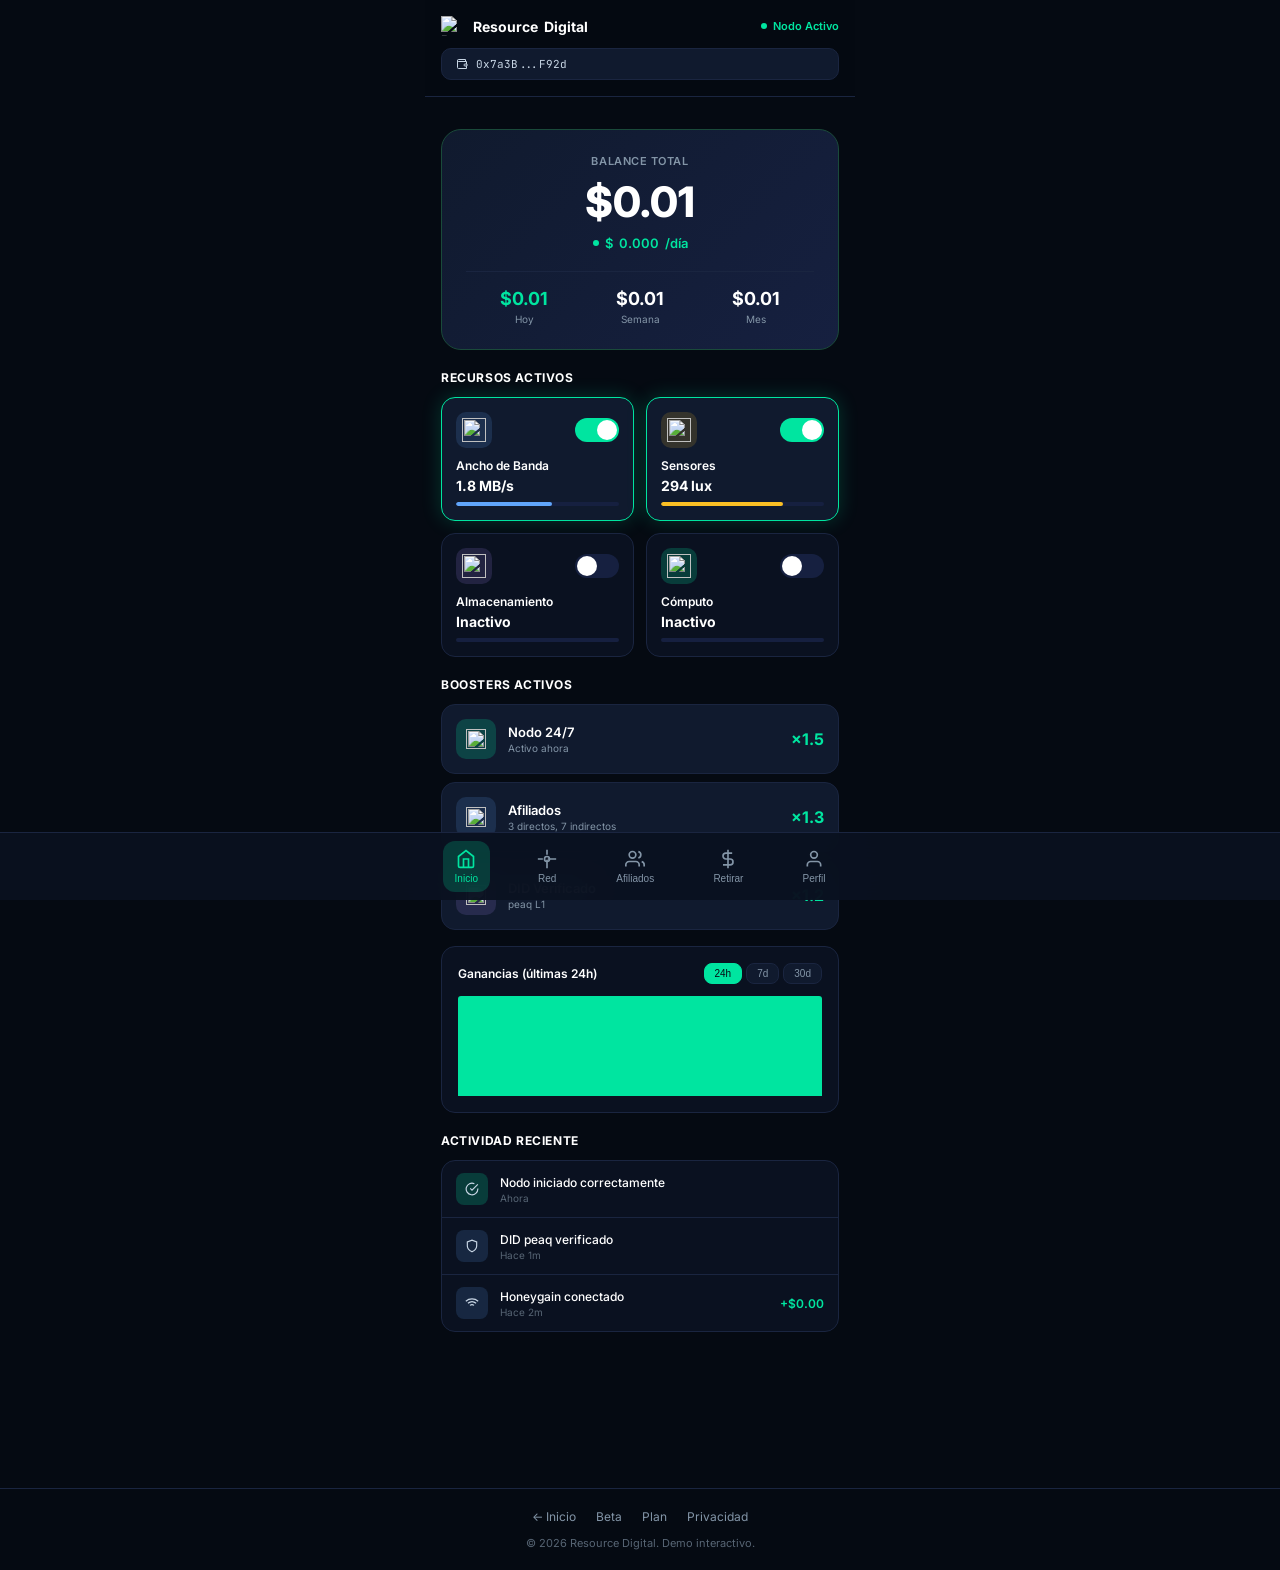
==== commit 9d87941a: "fix: complete rebuild of app-simulator.html - all screens working" ====
--- a/legal/app-simulator.html
+++ b/legal/app-simulator.html
@@ -1260,7 +1260,6 @@
       </section>
 
       <!-- SCREEN: NETWORK -->
-      <!-- SCREEN: NETWORK -->
       <section class="screen" id="screen-network">
         <div class="network">
           <div class="network__title">Red DePIN en Vivo</div>
@@ -1325,7 +1324,8 @@
           </div>
         </div>
       </section>
-      <section class="screen"       <!-- SCREEN: AFFILIATES -->
+
+      <!-- SCREEN: AFFILIATES -->
       <section class="screen" id="screen-affiliates">
         <div class="affiliate-summary">
           <div class="affiliate-summary__label">Ganancias por Afiliados</div>
@@ -1382,7 +1382,9 @@
             <button class="referral-link__btn" onclick="copyReferral()">Copiar</button>
           </div>
         </div>
-      </section>      <!-- SCREEN: WITHDRAW -->
+      </section>
+
+      <!-- SCREEN: WITHDRAW -->
       <section class="screen" id="screen-withdraw">
         <div class="withdraw-balance">
           <div class="withdraw-balance__label">Disponible para Retiro</div>
@@ -1444,7 +1446,9 @@
             Sin retiros aún
           </div>
         </div>
-      </section>      <!-- SCREEN: PROFILE -->
+      </section>
+
+      <!-- SCREEN: PROFILE -->
       <section class="screen" id="screen-profile">
         <div class="did-card">
           <div class="did-card__label">
@@ -1508,7 +1512,8 @@
           <p><strong>Contacto:</strong> andy@resourcedigital.dpdns.org</p>
           <p><strong>Licencia:</strong> MIT License</p>
         </div>
-      </section></main>
+      </section>
+    </main>
 
     <!-- BOTTOM NAV -->
     <nav class="nav">
@@ -1576,25 +1581,32 @@
 
   // ========== NAVIGATION ==========
   function goToScreen(screen, event) {
-    document.querySelectorAll('.screen').forEach(s => s.classList.remove('active'));
-    document.querySelectorAll('.nav__item').forEach(b => b.classList.remove('active'));
-    document.getElementById('screen-' + screen).classList.add('active');
-    event.currentTarget.classList.add('active');
+    try {
+      var btn = (event && event.currentTarget) ? event.currentTarget : document.querySelector('.nav__item[onclick*="' + screen + '"]');
+      var screens = document.querySelectorAll('.screen');
+      var navItems = document.querySelectorAll('.nav__item');
+      var i;
+      for (i = 0; i < screens.length; i++) { screens[i].classList.remove('active'); }
+      for (i = 0; i < navItems.length; i++) { navItems[i].classList.remove('active'); }
+      var target = document.getElementById('screen-' + screen);
+      if (target) { target.classList.add('active'); }
+      if (btn) { btn.classList.add('active'); }
+    } catch(e) { console.log(e); }
   }
 
   // ========== TOAST ==========
   function showToast(msg) {
-    const t = document.getElementById('toast');
+    var t = document.getElementById('toast');
     t.textContent = msg;
     t.classList.add('show');
-    setTimeout(() => t.classList.remove('show'), 2500);
+    setTimeout(function() { t.classList.remove('show'); }, 2500);
   }
 
   // ========== RESOURCE TOGGLE ==========
   function toggleResource(res, el) {
-    const checkbox = el;
+    var checkbox = el;
     state[res].active = checkbox.checked;
-    const resEl = document.getElementById('res-' + res);
+    var resEl = document.getElementById('res-' + res);
     if (checkbox.checked) {
       resEl.classList.add('active');
       showToast(res + ' activado');
@@ -1607,16 +1619,16 @@
 
   // ========== SIMULATION ==========
   function getMultiplier() {
-    return state.boosters.filter(b => b.active).reduce((a, b) => a * b.mult, 1);
+    return state.boosters.filter(function(b) { return b.active; }).reduce(function(a, b) { return a * b.mult; }, 1);
   }
 
   function simulate() {
-    let earned = 0;
+    var earned = 0;
 
     if (state.bandwidth.active) {
       state.bandwidth.speed = Math.random() * 2.5 + 0.5;
       state.bandwidth.todayGB += state.bandwidth.speed * 0.001;
-      const e = state.bandwidth.speed * 0.0008 * getMultiplier();
+      var e = state.bandwidth.speed * 0.0008 * getMultiplier();
       state.bandwidth.earned += e;
       earned += e;
       state.totalShared += state.bandwidth.speed * 0.001;
@@ -1625,14 +1637,14 @@
     if (state.sensors.active) {
       state.sensors.lux = Math.floor(Math.random() * 800 + 100);
       state.sensors.noise = Math.floor(Math.random() * 40 + 20);
-      const e = 0.00015 * getMultiplier();
+      var e = 0.00015 * getMultiplier();
       state.sensors.earned += e;
       earned += e;
     }
 
     if (state.storage.active) {
       state.storage.spaceGB = Math.min(state.storage.spaceGB + 0.0005, state.storage.maxGB);
-      const e = 0.0003 * getMultiplier();
+      var e = 0.0003 * getMultiplier();
       state.storage.earned += e;
       earned += e;
     }
@@ -1640,12 +1652,12 @@
     if (state.compute.active) {
       state.compute.cpu = Math.floor(Math.random() * 30 + 5);
       if (Math.random() > 0.7) state.compute.tasks++;
-      const e = 0.0002 * getMultiplier();
+      var e = 0.0002 * getMultiplier();
       state.compute.earned += e;
       earned += e;
     }
 
-    const affEarn = (state.affiliates.direct * 0.0005 + state.affiliates.indirect * 0.0002) * getMultiplier();
+    var affEarn = (state.affiliates.direct * 0.0005 + state.affiliates.indirect * 0.0002) * getMultiplier();
     state.affiliates.earnings += affEarn;
     earned += affEarn;
 
@@ -1664,7 +1676,7 @@
   }
 
   function addActivity() {
-    const acts = [
+    var acts = [
       { icon: '<svg width="14" height="14" viewBox="0 0 24 24" fill="none" stroke="currentColor" stroke-width="2"><path d="M5 12.55a11 11 0 0 1 14.08 0"/><path d="M1.42 9a16 16 0 0 1 21.16 0"/><path d="M8.53 16.11a6 6 0 0 1 6.95 0"/><line x1="12" y1="20" x2="12.01" y2="20"/></svg>', bg: 'var(--blue-glow)', text: 'Ancho de banda compartido', amount: '+$0.00' },
       { icon: '<svg width="14" height="14" viewBox="0 0 24 24" fill="none" stroke="currentColor" stroke-width="2"><circle cx="12" cy="12" r="10"/></svg>', bg: 'var(--orange-glow)', text: 'Datos de sensores anonimizados', amount: '+$0.00' },
       { icon: '<svg width="14" height="14" viewBox="0 0 24 24" fill="none" stroke="currentColor" stroke-width="2"><path d="M22 11.08V12a10 10 0 1 1-5.93-9.14"/><polyline points="22 4 12 14.01 9 11.01"/></svg>', bg: 'var(--accent-glow)', text: 'DID verificado on-chain', amount: '' },
@@ -1672,10 +1684,10 @@
       { icon: '<svg width="14" height="14" viewBox="0 0 24 24" fill="none" stroke="currentColor" stroke-width="2"><rect x="2" y="2" width="20" height="8" rx="2" ry="2"/><rect x="2" y="14" width="20" height="8" rx="2" ry="2"/></svg>', bg: 'var(--purple-glow)', text: 'Storage sincronizado', amount: '+$0.00' },
       { icon: '<svg width="14" height="14" viewBox="0 0 24 24" fill="none" stroke="currentColor" stroke-width="2"><path d="M12 2l3.09 6.26L22 9.27l-5 4.87 1.18 6.88L12 17.77l-6.18 3.25L7 14.14 2 9.27l6.91-1.01L12 2z"/></svg>', bg: 'var(--accent-glow)', text: 'Tarea Acurast completada', amount: '+$0.00' }
     ];
-    const act = acts[Math.floor(Math.random() * acts.length)];
-    const now = new Date();
-    const time = now.getHours().toString().padStart(2, '0') + ':' + now.getMinutes().toString().padStart(2, '0');
-    state.activity.unshift({ ...act, time });
+    var act = acts[Math.floor(Math.random() * acts.length)];
+    var now = new Date();
+    var time = now.getHours().toString().padStart(2, '0') + ':' + now.getMinutes().toString().padStart(2, '0');
+    state.activity.unshift({ icon: act.icon, bg: act.bg, text: act.text, amount: act.amount, time: time });
     if (state.activity.length > 6) state.activity.pop();
   }
 
@@ -1701,34 +1713,34 @@
     document.getElementById('aff-total').textContent = '$' + state.affiliates.earnings.toFixed(2);
     document.getElementById('impact-shared').textContent = state.totalShared.toFixed(1) + ' GB';
 
-    const chart = document.getElementById('chart');
-    const max = Math.max(...state.chartData, 0.001);
-    chart.innerHTML = state.chartData.map(v =>
-      '<div class="chart__bar" style="height:' + (v / max * 100) + '%"></div>'
-    ).join('');
-
-    const feed = document.getElementById('activity-feed');
+    var chart = document.getElementById('chart');
+    var max = Math.max.apply(null, state.chartData.concat([0.001]));
+    chart.innerHTML = state.chartData.map(function(v) {
+      return '<div class="chart__bar" style="height:' + (v / max * 100) + '%"></div>';
+    }).join('');
+
+    var feed = document.getElementById('activity-feed');
     if (state.activity.length === 0) {
       feed.innerHTML = '<div style="text-align:center;padding:16px;color:var(--text-3);font-size:11px">Esperando actividad...</div>';
     } else {
-      feed.innerHTML = state.activity.map(a => 
-        '<div class="activity__item">' +
+      feed.innerHTML = state.activity.map(function(a) {
+        return '<div class="activity__item">' +
           '<div class="activity__icon" style="background:' + a.bg + '">' + a.icon + '</div>' +
           '<div class="activity__info">' +
             '<div class="activity__text">' + a.text + '</div>' +
             '<div class="activity__time">' + a.time + '</div>' +
           '</div>' +
           '<div class="activity__amount">' + a.amount + '</div>' +
-        '</div>'
-      ).join('');
+        '</div>';
+      }).join('');
     }
   }
 
   // ========== NETWORK CANVAS ==========
   function initNetwork() {
-    const canvas = document.getElementById('networkCanvas');
-    const ctx = canvas.getContext('2d');
-    let nodes = [];
+    var canvas = document.getElementById('networkCanvas');
+    var ctx = canvas.getContext('2d');
+    var nodes = [];
 
     function resize() {
       canvas.width = canvas.offsetWidth;
@@ -1737,7 +1749,7 @@
     resize();
     window.addEventListener('resize', resize);
 
-    for (let i = 0; i < 30; i++) {
+    for (var i = 0; i < 30; i++) {
       nodes.push({
         x: Math.random() * canvas.width,
         y: Math.random() * canvas.height,
@@ -1751,11 +1763,11 @@
     function draw() {
       ctx.clearRect(0, 0, canvas.width, canvas.height);
 
-      for (let i = 0; i < nodes.length; i++) {
-        for (let j = i + 1; j < nodes.length; j++) {
-          const dx = nodes[i].x - nodes[j].x;
-          const dy = nodes[i].y - nodes[j].y;
-          const dist = Math.sqrt(dx * dx + dy * dy);
+      for (var i = 0; i < nodes.length; i++) {
+        for (var j = i + 1; j < nodes.length; j++) {
+          var dx = nodes[i].x - nodes[j].x;
+          var dy = nodes[i].y - nodes[j].y;
+          var dist = Math.sqrt(dx * dx + dy * dy);
           if (dist < 80) {
             ctx.beginPath();
             ctx.moveTo(nodes[i].x, nodes[i].y);
@@ -1767,7 +1779,7 @@
         }
       }
 
-      nodes.forEach(n => {
+      nodes.forEach(function(n) {
         ctx.beginPath();
         ctx.arc(n.x, n.y, n.size, 0, Math.PI * 2);
         ctx.fillStyle = n.color;
@@ -1778,7 +1790,7 @@
         ctx.fill();
       });
 
-      nodes.forEach(n => {
+      nodes.forEach(function(n) {
         n.x += n.vx;
         n.y += n.vy;
         if (n.x < 0 || n.x > canvas.width) n.vx *= -1;
@@ -1790,15 +1802,13 @@
     draw();
   }
 
-  // ========== INIT ==========
-    // ========== REFERRAL ==========
+  // ========== REFERRAL ==========
   function copyReferral() {
-    const input = document.getElementById('referralInput');
+    var input = document.getElementById('referralInput');
     if (navigator.clipboard && navigator.clipboard.writeText) {
-      navigator.clipboard.writeText(input.value).then(() => {
+      navigator.clipboard.writeText(input.value).then(function() {
         showToast('Link de referido copiado');
-      }).catch(() => {
-        // Fallback
+      }).catch(function() {
         input.select();
         document.execCommand('copy');
         showToast('Link de referido copiado');
@@ -1810,7 +1820,8 @@
     }
   }
 
-function init() {
+  // ========== INIT ==========
+  function init() {
     updateUI();
     initNetwork();
 
@@ -1822,10 +1833,8 @@
 
     setInterval(simulate, 1500);
 
-    setInterval(() => {
+    setInterval(function() {
       document.getElementById('net-nodes').textContent = (1200 + Math.floor(Math.random() * 100)).toLocaleString();
-      document.getElementById('net-bandwidth').textContent = (2 + Math.random() * 0.5).toFixed(1) + ' TB';
-      document.getElementById('net-earnings').textContent = '
       document.getElementById('net-bandwidth').textContent = (2 + Math.random() * 0.5).toFixed(1) + ' TB';
       document.getElementById('net-earnings').textContent = '$' + (12 + Math.random() * 2).toFixed(1) + 'K';
     }, 3000);
@@ -1834,4 +1843,4 @@
   init();
   </script>
 </body>
-</html>+</html>
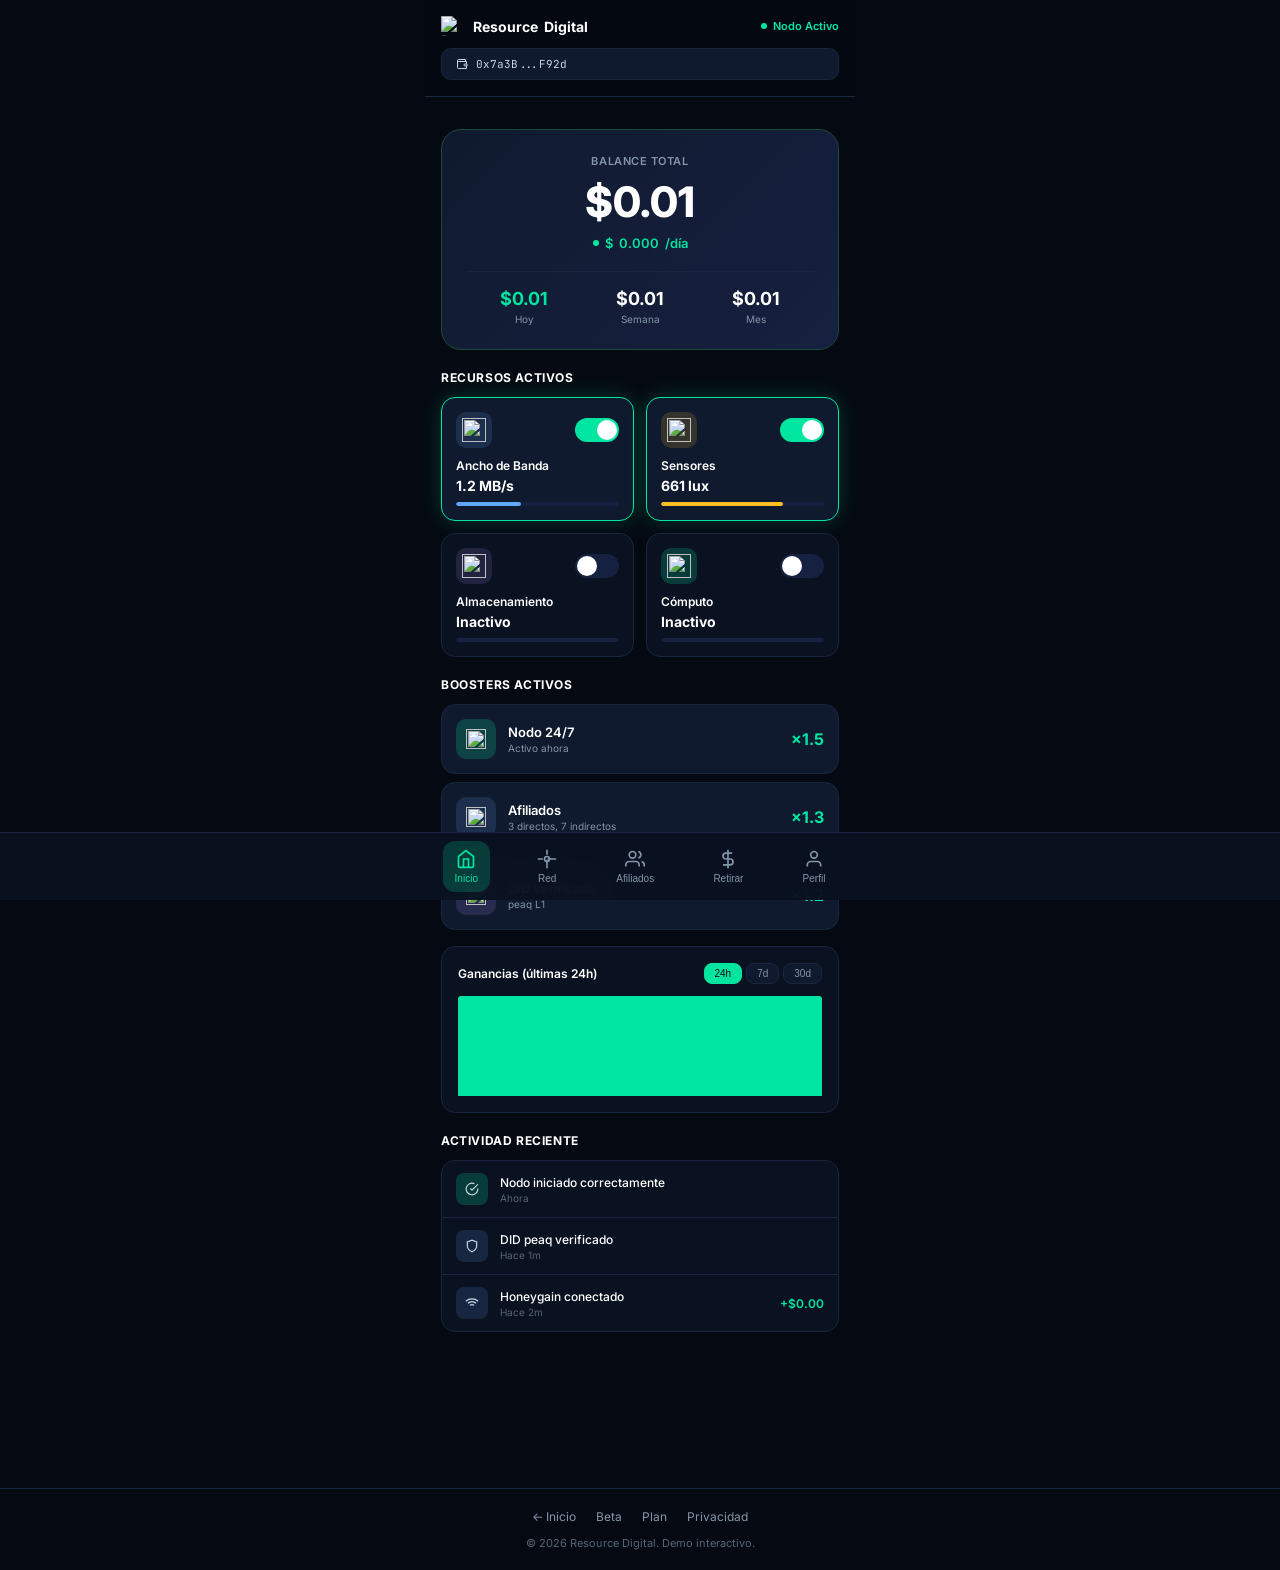
==== commit 785be5dd: "fix: network canvas animation now visible and working" ====
--- a/legal/app-simulator.html
+++ b/legal/app-simulator.html
@@ -1263,7 +1263,7 @@
       <section class="screen" id="screen-network">
         <div class="network">
           <div class="network__title">Red DePIN en Vivo</div>
-          <canvas class="network__canvas" id="networkCanvas"></canvas>
+          <canvas class="network__canvas" id="networkCanvas" width="400" height="200"></canvas>
           <div class="network__stats">
             <div class="network__stat">
               <div class="network__stat-value" id="net-nodes">1,200</div>
@@ -1741,28 +1741,33 @@
     var canvas = document.getElementById('networkCanvas');
     var ctx = canvas.getContext('2d');
     var nodes = [];
-
-    function resize() {
-      canvas.width = canvas.offsetWidth;
-      canvas.height = canvas.offsetHeight;
-    }
-    resize();
-    window.addEventListener('resize', resize);
-
+    var animId = null;
+
+    // Inicializar nodos
     for (var i = 0; i < 30; i++) {
       nodes.push({
-        x: Math.random() * canvas.width,
-        y: Math.random() * canvas.height,
-        vx: (Math.random() - 0.5) * 0.5,
-        vy: (Math.random() - 0.5) * 0.5,
+        x: Math.random() * 400,
+        y: Math.random() * 200,
+        vx: (Math.random() - 0.5) * 0.8,
+        vy: (Math.random() - 0.5) * 0.8,
         size: Math.random() * 3 + 2,
         color: Math.random() > 0.7 ? '#00e5a0' : '#60a5fa'
       });
     }
 
+    function resize() {
+      var rect = canvas.parentElement.getBoundingClientRect();
+      if (rect.width > 0) {
+        canvas.width = rect.width - 4;
+        canvas.height = 200;
+      }
+    }
+
     function draw() {
+      if (!ctx) return;
       ctx.clearRect(0, 0, canvas.width, canvas.height);
 
+      // Dibujar conexiones
       for (var i = 0; i < nodes.length; i++) {
         for (var j = i + 1; j < nodes.length; j++) {
           var dx = nodes[i].x - nodes[j].x;
@@ -1772,24 +1777,27 @@
             ctx.beginPath();
             ctx.moveTo(nodes[i].x, nodes[i].y);
             ctx.lineTo(nodes[j].x, nodes[j].y);
-            ctx.strokeStyle = 'rgba(0, 229, 160, ' + (1 - dist / 80) * 0.3 + ')';
+            ctx.strokeStyle = 'rgba(0, 229, 160, ' + (1 - dist / 80) * 0.4 + ')';
             ctx.lineWidth = 1;
             ctx.stroke();
           }
         }
       }
 
+      // Dibujar nodos
       nodes.forEach(function(n) {
         ctx.beginPath();
         ctx.arc(n.x, n.y, n.size, 0, Math.PI * 2);
         ctx.fillStyle = n.color;
         ctx.fill();
+        // Glow
         ctx.beginPath();
-        ctx.arc(n.x, n.y, n.size + 3, 0, Math.PI * 2);
-        ctx.fillStyle = n.color + '33';
+        ctx.arc(n.x, n.y, n.size + 4, 0, Math.PI * 2);
+        ctx.fillStyle = n.color + '22';
         ctx.fill();
       });
 
+      // Mover nodos
       nodes.forEach(function(n) {
         n.x += n.vx;
         n.y += n.vy;
@@ -1797,12 +1805,17 @@
         if (n.y < 0 || n.y > canvas.height) n.vy *= -1;
       });
 
-      requestAnimationFrame(draw);
+      animId = requestAnimationFrame(draw);
     }
+
+    // Iniciar animación
+    resize();
     draw();
+
+    // Redibujar cuando se haga visible
+    window.addEventListener('resize', resize);
   }
 
-  // ========== REFERRAL ==========
   function copyReferral() {
     var input = document.getElementById('referralInput');
     if (navigator.clipboard && navigator.clipboard.writeText) {
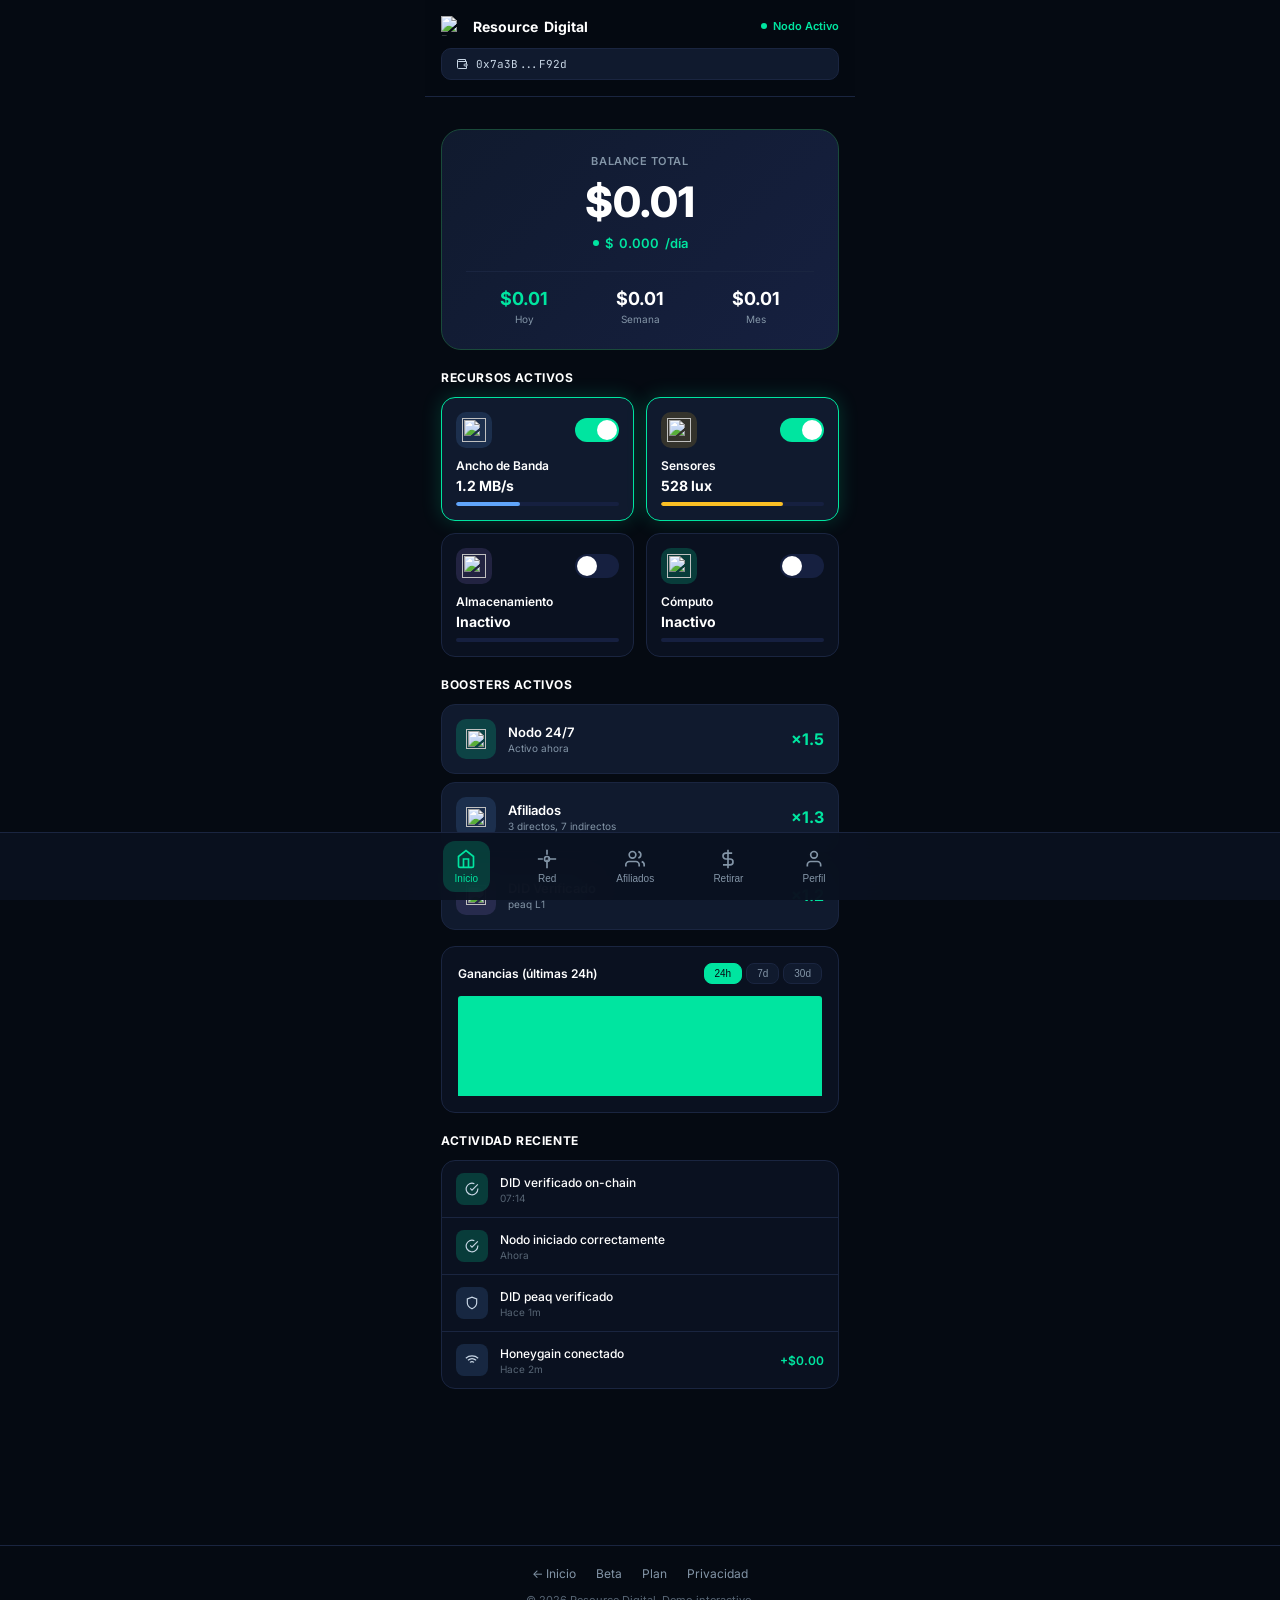
==== commit c9ffb301: "fix: AGENTS.md compliance - accessibility, no emojis, no !important" ====
--- a/legal/app-simulator.html
+++ b/legal/app-simulator.html
@@ -1110,6 +1110,16 @@
 .bg-blue-glow { background: var(--blue-glow); }
 .bg-orange-glow { background: var(--orange-glow); }
 .bg-purple-glow { background: var(--purple-glow); }
+    *:focus-visible {
+      outline: 2px solid var(--accent);
+      outline-offset: 2px;
+    }
+    @media (prefers-reduced-motion: reduce) {
+      * {
+        animation-duration: 0.01ms;
+        transition-duration: 0.01ms;
+      }
+    }
 
 </style>
  <meta property="og:title" content="Resource Digital | Demo App">
@@ -1442,7 +1452,7 @@
         <div class="section-title">Historial de Retiros</div>
         <div class="withdraw-history" id="withdraw-history">
           <div class="withdraw-history__empty">
-            <div class="withdraw-history__empty-icon">📋</div>
+            <div class="withdraw-history__empty-icon"></div>
             Sin retiros aún
           </div>
         </div>
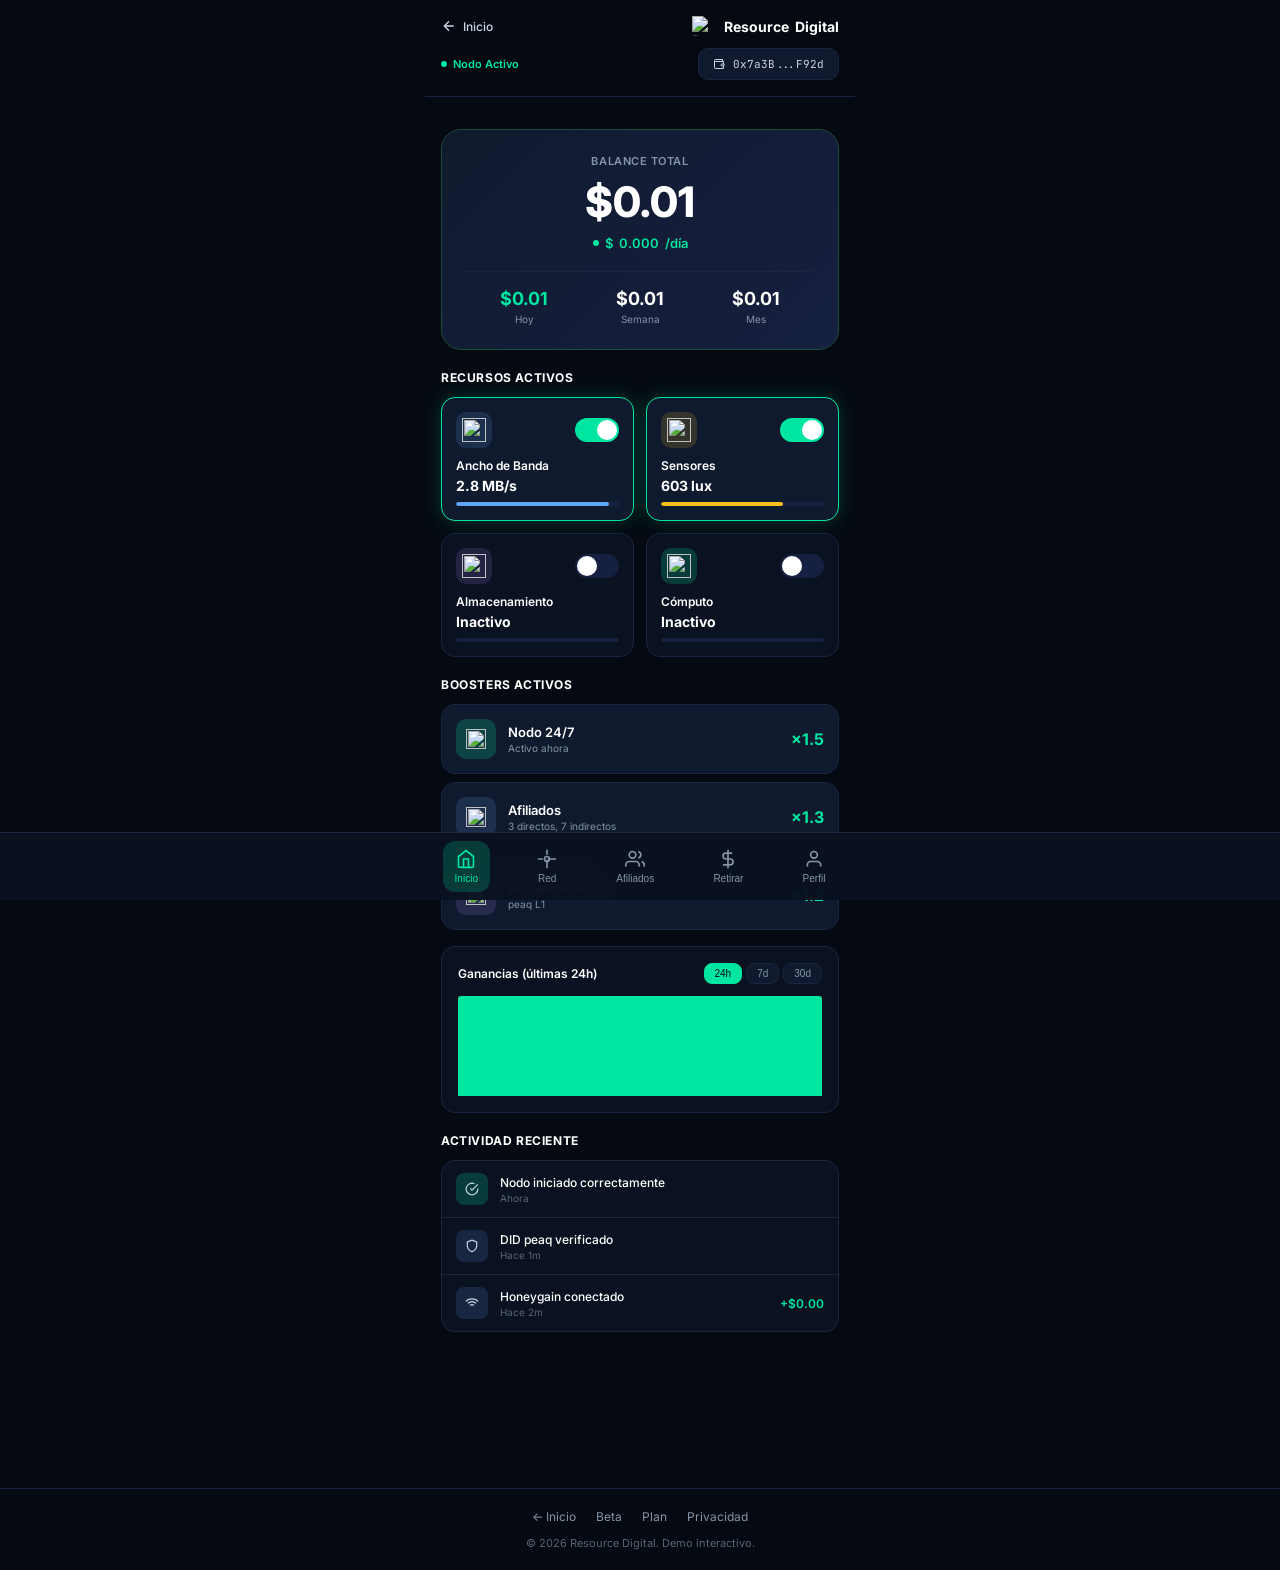
==== commit 85ea3c60: "feat: add back to home button in header" ====
--- a/legal/app-simulator.html
+++ b/legal/app-simulator.html
@@ -138,6 +138,30 @@
   cursor: pointer;
 }
 
+
+/* ===== HEADER BACK BUTTON ===== */
+.header__back {
+  display: flex;
+  align-items: center;
+  gap: 6px;
+  color: var(--text-1);
+  text-decoration: none;
+  font-size: 12px;
+  font-weight: 500;
+  transition: color 0.2s;
+}
+
+.header__back:hover {
+  color: var(--accent);
+}
+
+.header__bar {
+  display: flex;
+  justify-content: space-between;
+  align-items: center;
+  margin-top: 12px;
+}
+
 /* ===== BALANCE ===== */
 .balance {
   background: linear-gradient(135deg, var(--bg-2) 0%, var(--bg-3) 100%);
@@ -1133,18 +1157,24 @@
     <header class="header">
       <h1 style="position:absolute;left:-9999px">Resource Digital - Demo App Simulador</h1>
       <div class="header__top">
+        <a href="https://1inquisidor1.github.io/Resource-digital/" class="header__back" aria-label="Volver a la página principal">
+          <svg width="16" height="16" viewBox="0 0 24 24" fill="none" stroke="currentColor" stroke-width="2"><path d="M19 12H5M12 19l-7-7 7-7"/></svg>
+          <span>Inicio</span>
+        </a>
         <span class="header__brand">
           <img src="/Resource-digital/assets/images/favicon.svg" alt="Resource Digital" width="20" height="20" style="vertical-align:middle;margin-right:6px">
           <span>Resource</span> Digital
         </span>
+      </div>
+      <div class="header__bar">
         <div class="header__status">
           <span class="header__dot"></span>
           Nodo Activo
         </div>
-      </div>
-      <div class="header__wallet" id="walletAddress">
-        <svg width="12" height="12" viewBox="0 0 24 24" fill="none" stroke="currentColor" stroke-width="2"><path d="M21 12V7H5a2 2 0 0 1 0-4h14v4"/><path d="M3 5v14a2 2 0 0 0 2 2h16v-5"/><path d="M18 12a2 2 0 1 0 0 4h4v-4h-4z"/></svg>
-        <span>0x7a3B...F92d</span>
+        <div class="header__wallet" id="walletAddress">
+          <svg width="12" height="12" viewBox="0 0 24 24" fill="none" stroke="currentColor" stroke-width="2"><path d="M21 12V7H5a2 2 0 0 1 0-4h14v4"/><path d="M3 5v14a2 2 0 0 0 2 2h16v-5"/><path d="M18 12a2 2 0 1 0 0 4h4v-4h-4z"/></svg>
+          <span>0x7a3B...F92d</span>
+        </div>
       </div>
     </header>
 
